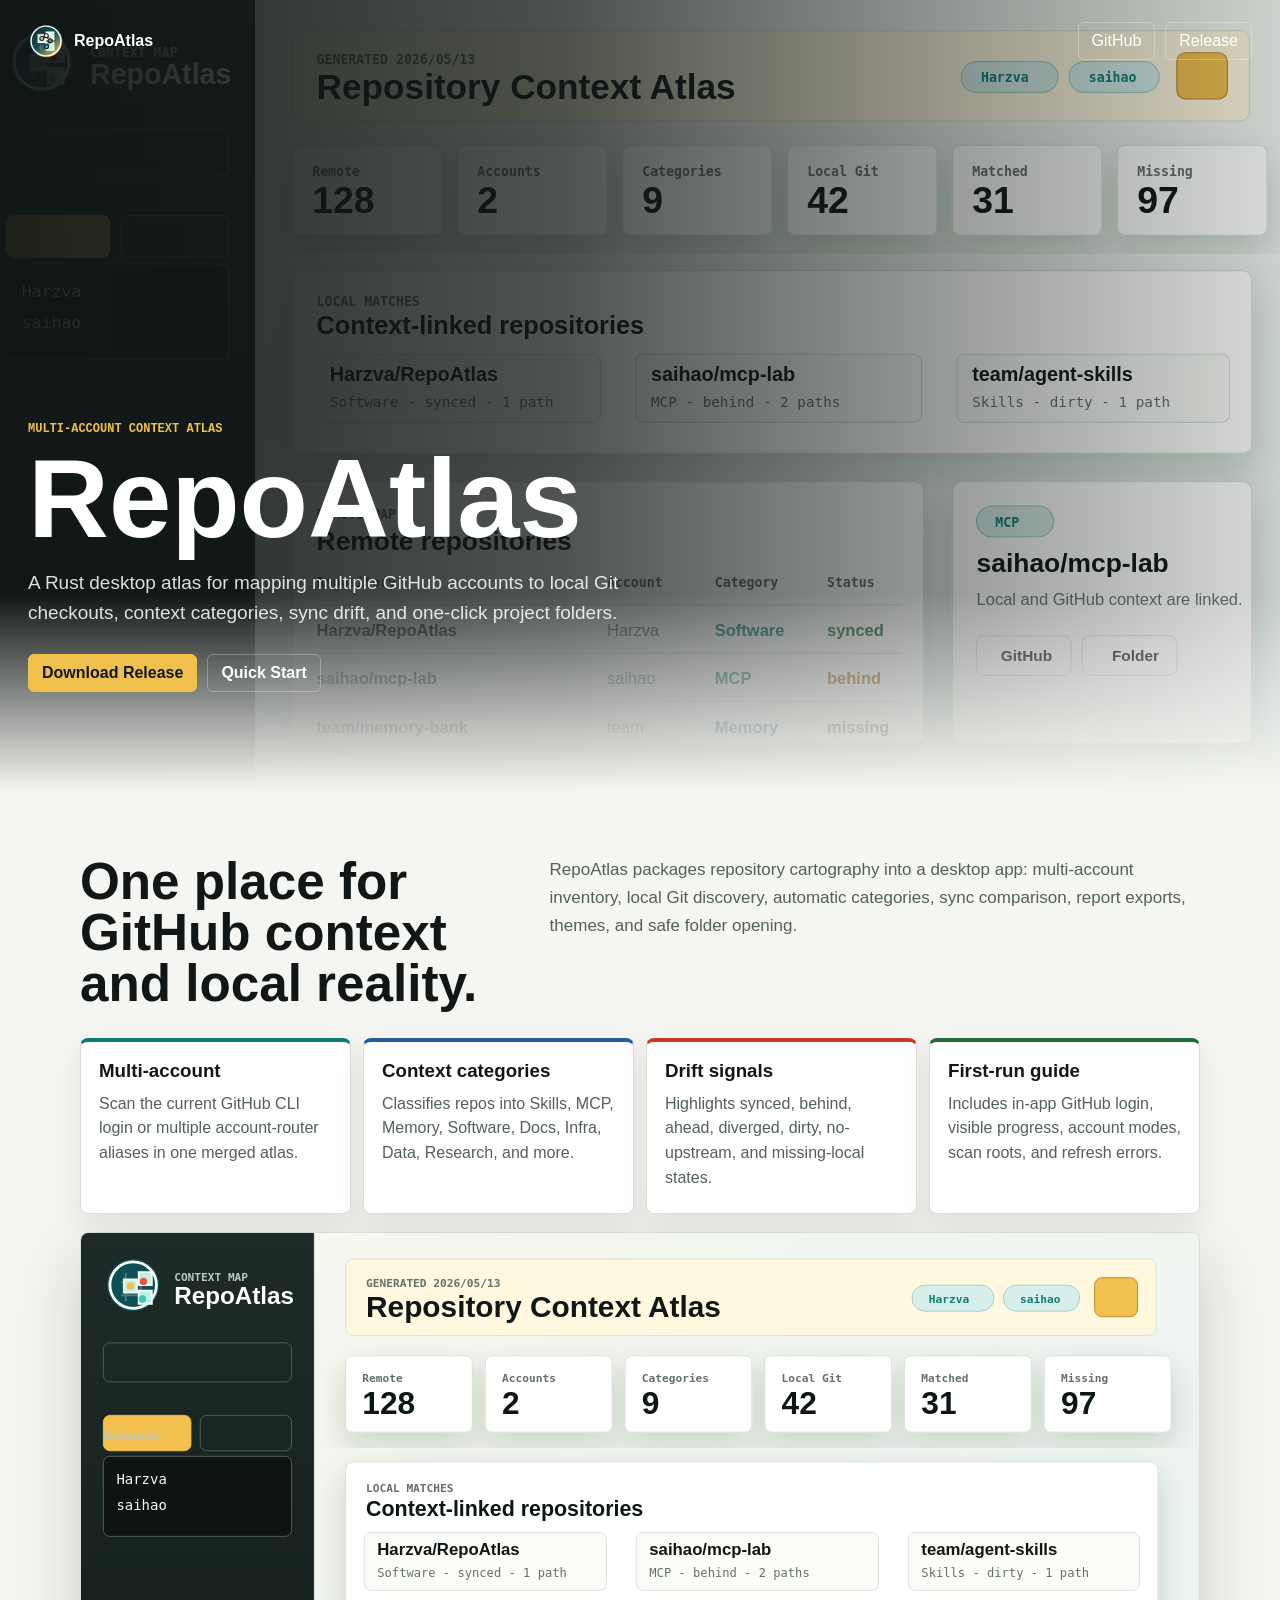
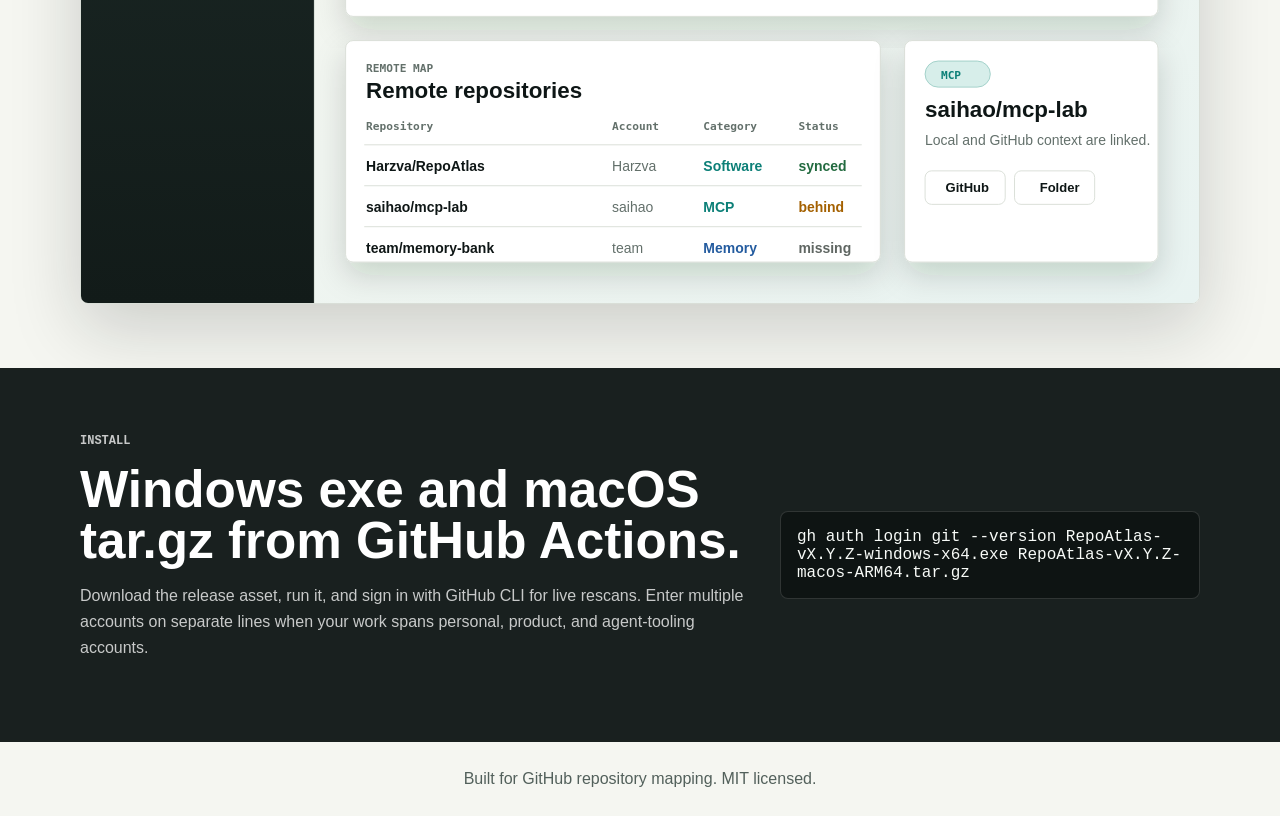
==== docs/index.html @ 1c8bbcbf "Add GitHub login and scan progress" ====
<!doctype html>
<html lang="en">
  <head>
    <meta charset="utf-8" />
    <meta name="viewport" content="width=device-width, initial-scale=1" />
    <title>RepoAtlas</title>
    <meta
      name="description"
      content="RepoAtlas is a Rust desktop app for mapping multiple GitHub accounts to local Git checkouts and repository context categories."
    />
    <style>
      :root {
        --ink: #111716;
        --paper: #f5f6f1;
        --panel: #ffffff;
        --line: #d9ded7;
        --teal: #0b7f77;
        --amber: #f0c04c;
        --red: #c9382a;
        --blue: #245b9f;
        --green: #236b3f;
        --charcoal: #19201f;
      }

      * {
        box-sizing: border-box;
      }

      body {
        margin: 0;
        color: var(--ink);
        background: var(--paper);
        font-family: "Aptos", "Segoe UI", sans-serif;
      }

      a {
        color: inherit;
      }

      .hero {
        position: relative;
        display: grid;
        align-content: end;
        min-height: 88vh;
        padding: 28px;
        color: #fff;
        overflow: hidden;
        background:
          linear-gradient(90deg, rgba(17, 23, 22, 0.94) 0%, rgba(17, 23, 22, 0.74) 44%, rgba(17, 23, 22, 0.16) 100%),
          url("./assets/dashboard-preview.svg") center / cover no-repeat;
      }

      .hero::after {
        content: "";
        position: absolute;
        inset: auto 0 0;
        height: 22vh;
        background: linear-gradient(180deg, transparent, var(--paper));
        pointer-events: none;
      }

      .nav {
        position: absolute;
        top: 22px;
        left: 28px;
        right: 28px;
        z-index: 1;
        display: flex;
        align-items: center;
        justify-content: space-between;
        gap: 16px;
      }

      .mark {
        display: inline-grid;
        grid-template-columns: repeat(2, 16px);
        gap: 4px;
        margin-right: 10px;
      }

      .mark span {
        display: block;
        width: 16px;
        height: 16px;
        background: #fff;
      }

      .mark span:nth-child(2) {
        background: var(--amber);
      }

      .mark span:nth-child(3) {
        background: #36b2a9;
      }

      .mark span:nth-child(4) {
        background: #e65a45;
      }

      .brand,
      .button {
        display: inline-flex;
        align-items: center;
        font-weight: 800;
      }

      .brand {
        font-family: "Bahnschrift", "Segoe UI", sans-serif;
      }

      .brand-logo {
        width: 36px;
        height: 36px;
        margin-right: 10px;
        filter: drop-shadow(0 8px 16px rgba(0, 0, 0, 0.28));
      }

      .nav-links,
      .hero-actions {
        display: flex;
        gap: 10px;
        flex-wrap: wrap;
      }

      .nav-links a,
      .button {
        min-height: 38px;
        padding: 9px 13px;
        border: 1px solid rgba(255, 255, 255, 0.28);
        border-radius: 6px;
        text-decoration: none;
      }

      .nav-links a:hover,
      .button:hover {
        background: rgba(255, 255, 255, 0.12);
      }

      .hero-copy {
        position: relative;
        z-index: 1;
        max-width: 760px;
        padding-bottom: 8vh;
      }

      .eyebrow {
        margin: 0 0 12px;
        color: var(--amber);
        font: 800 12px/1 "Cascadia Code", "Consolas", monospace;
        letter-spacing: 0;
        text-transform: uppercase;
      }

      h1,
      h2,
      h3 {
        margin: 0;
        font-family: "Bahnschrift", "Aptos Display", "Segoe UI", sans-serif;
        letter-spacing: 0;
      }

      h1 {
        max-width: 680px;
        font-size: clamp(52px, 9vw, 112px);
        line-height: 0.92;
      }

      h2 {
        font-size: clamp(30px, 4vw, 54px);
        line-height: 1;
      }

      .lead {
        max-width: 650px;
        margin: 18px 0 0;
        color: rgba(255, 255, 255, 0.86);
        font-size: 19px;
        line-height: 1.58;
      }

      .hero-actions {
        margin-top: 26px;
      }

      .button.primary {
        color: #111716;
        background: var(--amber);
        border-color: var(--amber);
      }

      .page-section {
        padding: 64px 28px;
      }

      .inner {
        width: min(1120px, 100%);
        margin: 0 auto;
      }

      .section-title {
        display: grid;
        grid-template-columns: minmax(0, 0.8fr) minmax(0, 1.2fr);
        gap: 36px;
        align-items: start;
        margin-bottom: 28px;
      }

      .section-title p {
        margin: 0;
        color: #52605b;
        font-size: 17px;
        line-height: 1.65;
      }

      .feature-grid {
        display: grid;
        grid-template-columns: repeat(4, minmax(0, 1fr));
        gap: 12px;
      }

      .feature {
        min-height: 176px;
        padding: 18px;
        background: var(--panel);
        border: 1px solid var(--line);
        border-top: 4px solid var(--teal);
        border-radius: 8px;
        box-shadow: 0 10px 30px rgba(17, 23, 22, 0.08);
      }

      .feature:nth-child(2) {
        border-top-color: var(--blue);
      }

      .feature:nth-child(3) {
        border-top-color: var(--red);
      }

      .feature:nth-child(4) {
        border-top-color: var(--green);
      }

      .feature p {
        margin: 10px 0 0;
        color: #52605b;
        line-height: 1.55;
      }

      .preview {
        display: block;
        width: 100%;
        margin-top: 18px;
        border: 1px solid var(--line);
        border-radius: 8px;
        box-shadow: 0 24px 70px rgba(17, 23, 22, 0.18);
      }

      .install-band {
        color: #fff;
        background: var(--charcoal);
      }

      .install-grid {
        display: grid;
        grid-template-columns: minmax(0, 1fr) minmax(280px, 420px);
        gap: 22px;
        align-items: center;
      }

      .install-grid p {
        color: rgba(255, 255, 255, 0.76);
        line-height: 1.65;
      }

      code {
        display: block;
        padding: 16px;
        overflow: auto;
        color: #f8fbf8;
        background: #0e1413;
        border: 1px solid rgba(255, 255, 255, 0.14);
        border-radius: 8px;
        font-family: "Cascadia Code", "Consolas", monospace;
      }

      footer {
        padding: 28px;
        color: #52605b;
        text-align: center;
      }

      @media (max-width: 840px) {
        .hero {
          min-height: 82vh;
          padding: 20px;
        }

        .nav {
          left: 20px;
          right: 20px;
          align-items: flex-start;
        }

        .section-title,
        .install-grid,
        .feature-grid {
          grid-template-columns: 1fr;
        }
      }
    </style>
  </head>
  <body>
    <header class="hero">
      <nav class="nav" aria-label="Primary">
        <div class="brand">
          <img class="brand-logo" src="./assets/logo.svg" alt="" aria-hidden="true" />
          RepoAtlas
        </div>
        <div class="nav-links">
          <a href="https://github.com/Harzva/RepoAtlas">GitHub</a>
          <a href="https://github.com/Harzva/RepoAtlas/releases/latest">Release</a>
        </div>
      </nav>
      <div class="hero-copy">
        <p class="eyebrow">Multi-account context atlas</p>
        <h1>RepoAtlas</h1>
        <p class="lead">
          A Rust desktop atlas for mapping multiple GitHub accounts to local Git checkouts, context categories, sync
          drift, and one-click project folders.
        </p>
        <div class="hero-actions">
          <a class="button primary" href="https://github.com/Harzva/RepoAtlas/releases/latest">Download Release</a>
          <a class="button" href="https://github.com/Harzva/RepoAtlas#quick-start">Quick Start</a>
        </div>
      </div>
    </header>

    <section class="page-section">
      <div class="inner">
        <div class="section-title">
          <h2>One place for GitHub context and local reality.</h2>
          <p>
            RepoAtlas packages repository cartography into a desktop app: multi-account inventory, local Git discovery,
            automatic categories, sync comparison, report exports, themes, and safe folder opening.
          </p>
        </div>
        <div class="feature-grid">
          <article class="feature">
            <h3>Multi-account</h3>
            <p>Scan the current GitHub CLI login or multiple account-router aliases in one merged atlas.</p>
          </article>
          <article class="feature">
            <h3>Context categories</h3>
            <p>Classifies repos into Skills, MCP, Memory, Software, Docs, Infra, Data, Research, and more.</p>
          </article>
          <article class="feature">
            <h3>Drift signals</h3>
            <p>Highlights synced, behind, ahead, diverged, dirty, no-upstream, and missing-local states.</p>
          </article>
          <article class="feature">
            <h3>First-run guide</h3>
            <p>Includes in-app GitHub login, visible progress, account modes, scan roots, and refresh errors.</p>
          </article>
        </div>
        <img class="preview" src="./assets/dashboard-preview.svg" alt="RepoAtlas dashboard preview" />
      </div>
    </section>

    <section class="page-section install-band">
      <div class="inner install-grid">
        <div>
          <p class="eyebrow">Install</p>
          <h2>Windows exe and macOS tar.gz from GitHub Actions.</h2>
          <p>
            Download the release asset, run it, and sign in with GitHub CLI for live rescans. Enter multiple accounts on
            separate lines when your work spans personal, product, and agent-tooling accounts.
          </p>
        </div>
        <code>gh auth login
git --version
RepoAtlas-vX.Y.Z-windows-x64.exe
RepoAtlas-vX.Y.Z-macos-ARM64.tar.gz</code>
      </div>
    </section>

    <footer>
      Built for GitHub repository mapping. MIT licensed.
    </footer>
  </body>
</html>
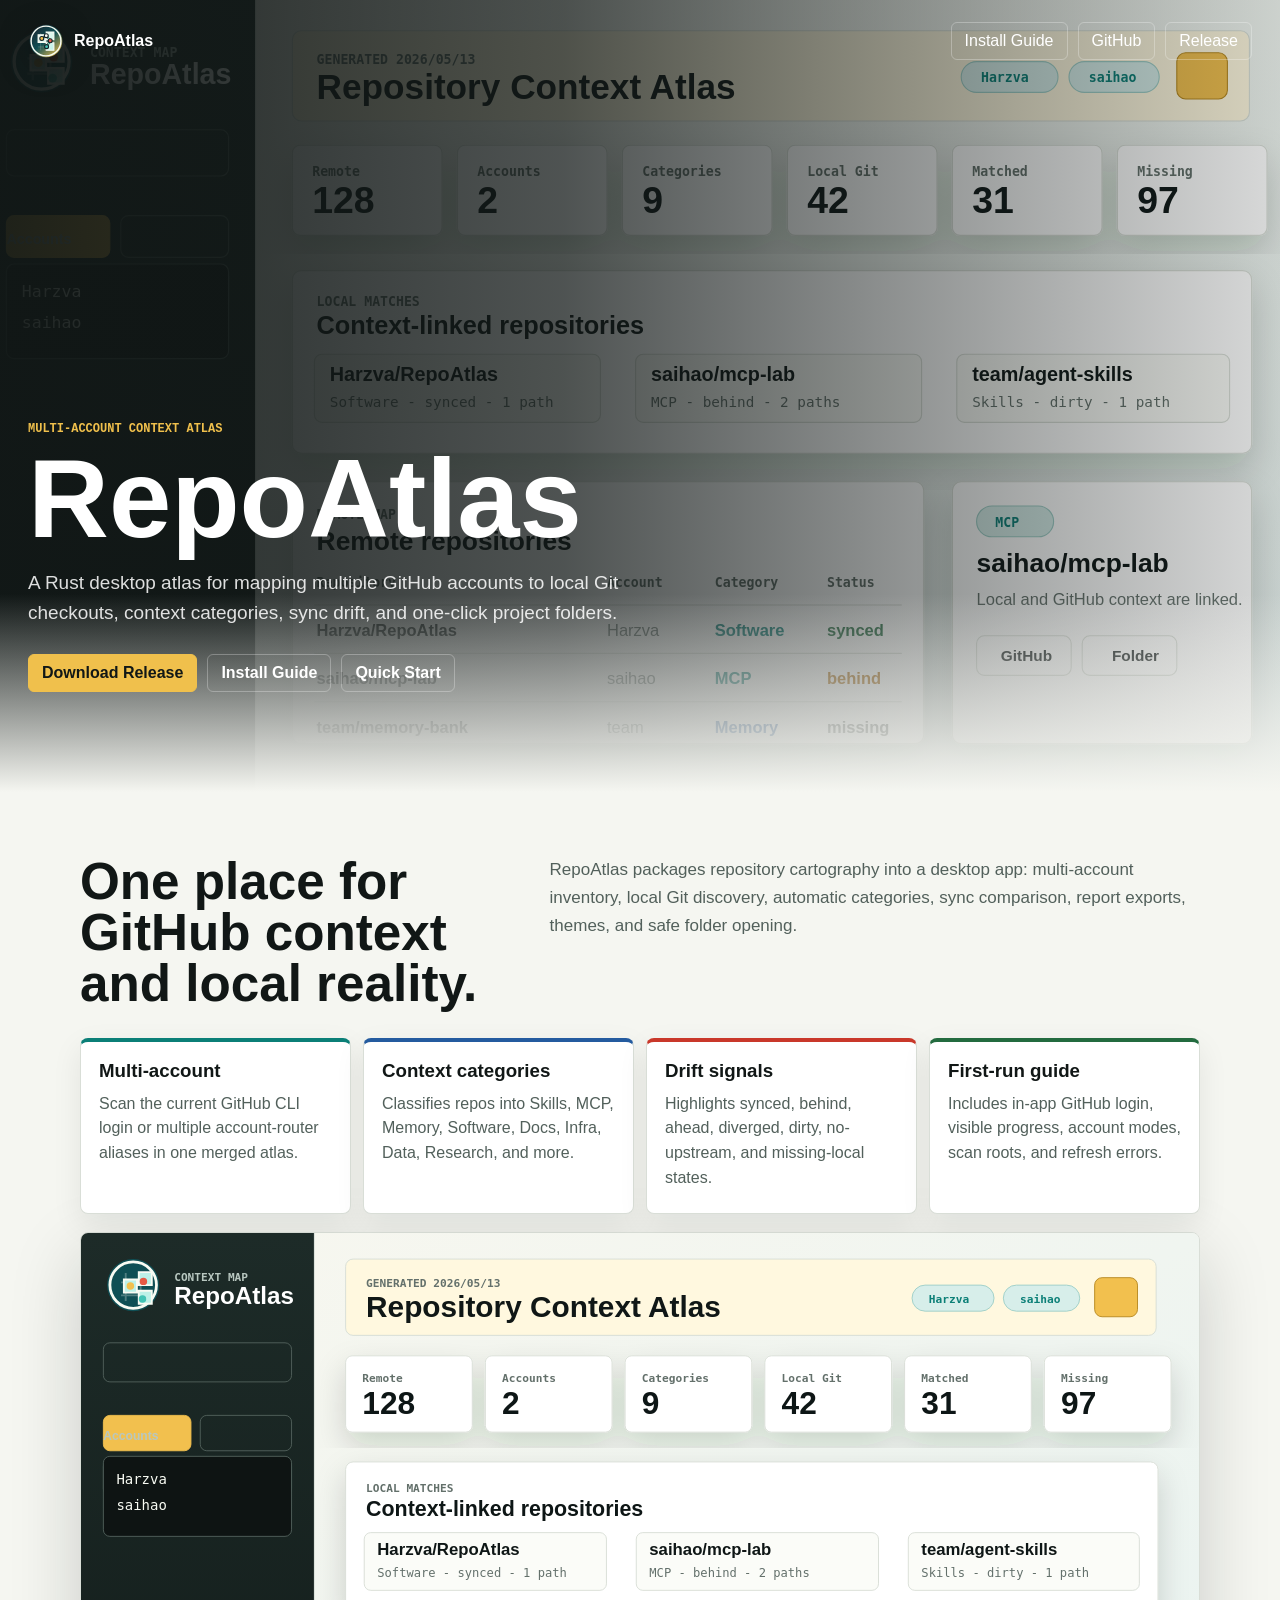
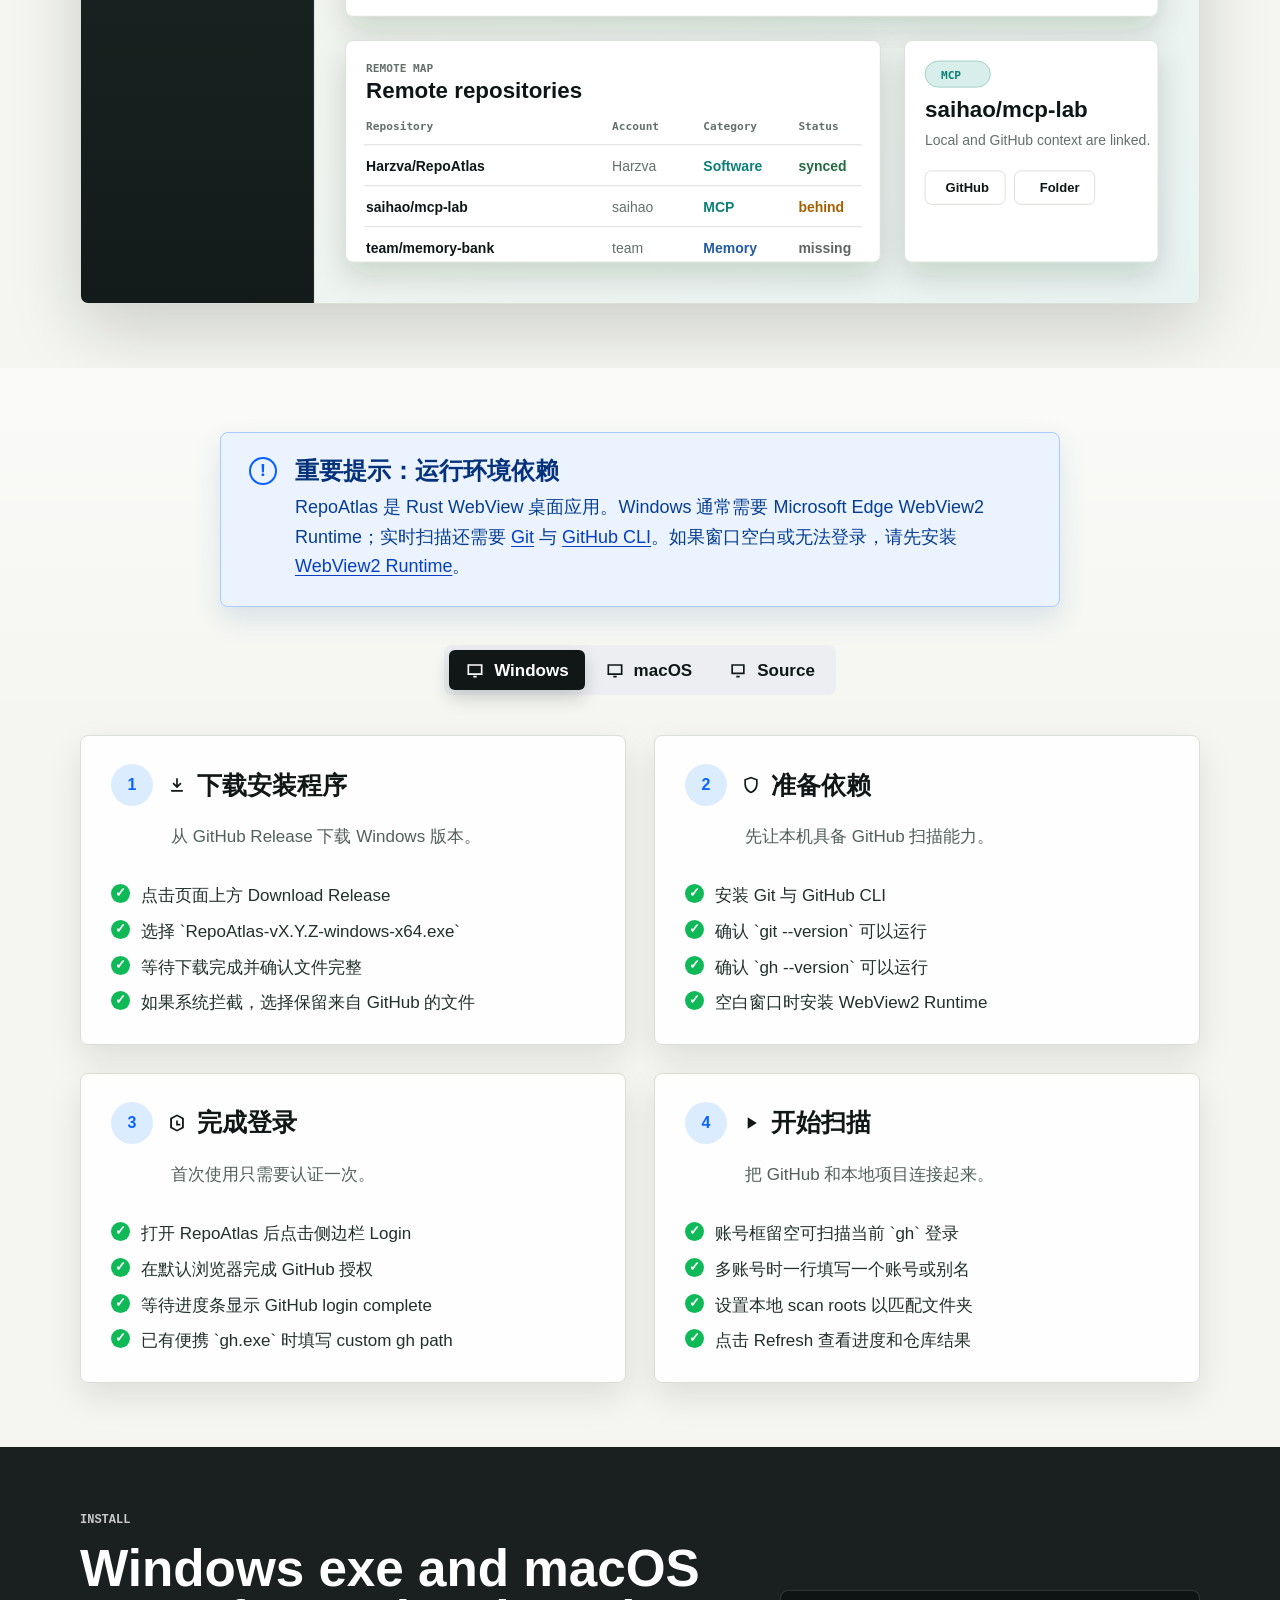
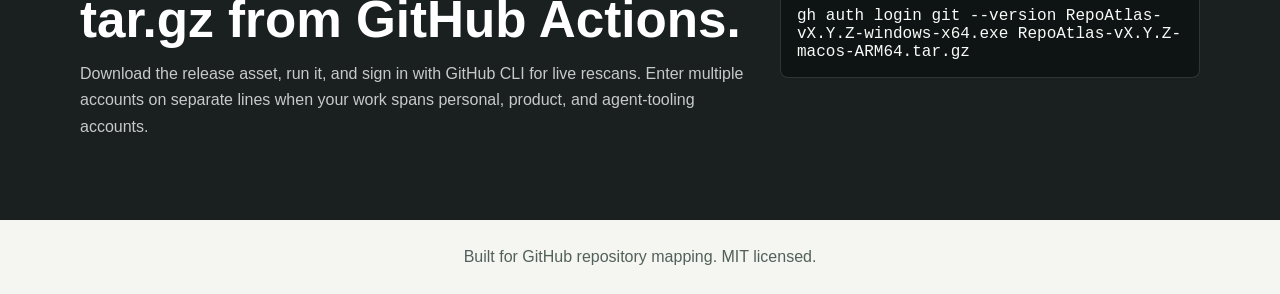
==== commit 62c3978c: "Add install guide to docs and README" ====
--- a/docs/index.html
+++ b/docs/index.html
@@ -255,6 +255,180 @@
         box-shadow: 0 24px 70px rgba(17, 23, 22, 0.18);
       }
 
+      .setup-guide {
+        background:
+          linear-gradient(180deg, rgba(255, 255, 255, 0.55), transparent 34%),
+          var(--paper);
+      }
+
+      .runtime-note {
+        display: grid;
+        grid-template-columns: auto minmax(0, 1fr);
+        gap: 18px;
+        width: min(840px, 100%);
+        margin: 0 auto 38px;
+        padding: 24px 28px;
+        color: #073f82;
+        background: #eaf3ff;
+        border: 1px solid #a8ccff;
+        border-radius: 8px;
+        box-shadow: 0 12px 28px rgba(36, 91, 159, 0.14);
+      }
+
+      .note-icon {
+        display: grid;
+        place-items: center;
+        width: 28px;
+        height: 28px;
+        color: #075fff;
+        border: 2px solid currentColor;
+        border-radius: 50%;
+        font: 900 18px/1 "Cascadia Code", "Consolas", monospace;
+      }
+
+      .runtime-note strong {
+        display: block;
+        margin-bottom: 8px;
+        color: #05327a;
+        font: 900 24px/1.15 "Bahnschrift", "Aptos Display", sans-serif;
+      }
+
+      .runtime-note p {
+        margin: 0;
+        color: #083e91;
+        font-size: 18px;
+        line-height: 1.65;
+      }
+
+      .runtime-note a {
+        color: #063fc2;
+        text-underline-offset: 3px;
+      }
+
+      .guide-switch {
+        display: flex;
+        justify-content: center;
+        margin-bottom: 40px;
+      }
+
+      .os-tabs {
+        display: inline-flex;
+        flex-wrap: wrap;
+        gap: 4px;
+        padding: 5px;
+        background: #eceef1;
+        border-radius: 8px;
+      }
+
+      .os-tabs button {
+        display: inline-flex;
+        align-items: center;
+        gap: 9px;
+        min-height: 40px;
+        padding: 9px 16px;
+        color: #111716;
+        background: transparent;
+        border: 0;
+        border-radius: 6px;
+        cursor: pointer;
+        font: 800 17px/1 "Aptos", "Segoe UI", sans-serif;
+      }
+
+      .os-tabs button.active {
+        color: #fff;
+        background: #111716;
+        box-shadow: 0 8px 18px rgba(17, 23, 22, 0.18);
+      }
+
+      .os-tabs svg,
+      .guide-card svg {
+        width: 20px;
+        height: 20px;
+        fill: currentColor;
+      }
+
+      .guide-panel {
+        display: none;
+      }
+
+      .guide-panel.active {
+        display: grid;
+        grid-template-columns: repeat(2, minmax(0, 1fr));
+        gap: 28px;
+      }
+
+      .guide-card {
+        min-height: 286px;
+        padding: 28px 30px;
+        background: rgba(255, 255, 255, 0.9);
+        border: 1px solid var(--line);
+        border-radius: 8px;
+        box-shadow: 0 14px 34px rgba(17, 23, 22, 0.1);
+      }
+
+      .card-title {
+        display: flex;
+        align-items: center;
+        gap: 14px;
+      }
+
+      .step-number {
+        display: grid;
+        place-items: center;
+        width: 42px;
+        height: 42px;
+        color: #0a65ff;
+        background: #dcecff;
+        border-radius: 50%;
+        font-weight: 900;
+      }
+
+      .guide-card h3 {
+        display: inline-flex;
+        align-items: center;
+        gap: 10px;
+        font-size: 25px;
+      }
+
+      .guide-card p {
+        margin: 18px 0 34px 60px;
+        color: #52605b;
+        font-size: 17px;
+        line-height: 1.55;
+      }
+
+      .guide-card ul {
+        display: grid;
+        gap: 11px;
+        margin: 0;
+        padding: 0;
+        list-style: none;
+      }
+
+      .guide-card li {
+        position: relative;
+        padding-left: 30px;
+        color: #21302d;
+        font-size: 17px;
+        line-height: 1.45;
+      }
+
+      .guide-card li::before {
+        content: "✓";
+        position: absolute;
+        left: 0;
+        top: 0;
+        display: grid;
+        place-items: center;
+        width: 19px;
+        height: 19px;
+        color: #fff;
+        background: #10b957;
+        border-radius: 50%;
+        font-size: 13px;
+        font-weight: 900;
+      }
+
       .install-band {
         color: #fff;
         background: var(--charcoal);
@@ -303,8 +477,18 @@
 
         .section-title,
         .install-grid,
-        .feature-grid {
+        .feature-grid,
+        .guide-panel.active {
           grid-template-columns: 1fr;
+        }
+
+        .runtime-note {
+          grid-template-columns: 1fr;
+          padding: 20px;
+        }
+
+        .guide-card p {
+          margin-left: 0;
         }
       }
     </style>
@@ -317,6 +501,7 @@
           RepoAtlas
         </div>
         <div class="nav-links">
+          <a href="#install-guide">Install Guide</a>
           <a href="https://github.com/Harzva/RepoAtlas">GitHub</a>
           <a href="https://github.com/Harzva/RepoAtlas/releases/latest">Release</a>
         </div>
@@ -330,6 +515,7 @@
         </p>
         <div class="hero-actions">
           <a class="button primary" href="https://github.com/Harzva/RepoAtlas/releases/latest">Download Release</a>
+          <a class="button" href="#install-guide">Install Guide</a>
           <a class="button" href="https://github.com/Harzva/RepoAtlas#quick-start">Quick Start</a>
         </div>
       </div>
@@ -363,6 +549,220 @@
           </article>
         </div>
         <img class="preview" src="./assets/dashboard-preview.svg" alt="RepoAtlas dashboard preview" />
+      </div>
+    </section>
+
+    <section id="install-guide" class="page-section setup-guide">
+      <div class="inner">
+        <aside class="runtime-note" aria-label="Runtime dependency note">
+          <span class="note-icon" aria-hidden="true">!</span>
+          <div>
+            <strong>重要提示：运行环境依赖</strong>
+            <p>
+              RepoAtlas 是 Rust WebView 桌面应用。Windows 通常需要 Microsoft Edge WebView2 Runtime；实时扫描还需要
+              <a href="https://git-scm.com/downloads">Git</a> 与
+              <a href="https://cli.github.com/">GitHub CLI</a>。如果窗口空白或无法登录，请先安装
+              <a href="https://developer.microsoft.com/microsoft-edge/webview2/">WebView2 Runtime</a>。
+            </p>
+          </div>
+        </aside>
+
+        <div class="guide-switch">
+          <div class="os-tabs" role="tablist" aria-label="Installation guides">
+            <button class="active" type="button" data-install-tab="windows" aria-selected="true">
+              <svg viewBox="0 0 24 24" aria-hidden="true"><path d="M3 5h18v13H3V5Zm2 2v9h14V7H5Zm5 12h4v2h-4v-2Z" /></svg>
+              Windows
+            </button>
+            <button type="button" data-install-tab="macos" aria-selected="false">
+              <svg viewBox="0 0 24 24" aria-hidden="true"><path d="M3 5h18v13H3V5Zm2 2v9h14V7H5Zm5 12h4v2h-4v-2Z" /></svg>
+              macOS
+            </button>
+            <button type="button" data-install-tab="source" aria-selected="false">
+              <svg viewBox="0 0 24 24" aria-hidden="true"><path d="M4 5h16v12H4V5Zm2 2v8h12V7H6Zm4 12h4v2h-4v-2Z" /></svg>
+              Source
+            </button>
+          </div>
+        </div>
+
+        <div class="guide-panel active" data-install-panel="windows">
+          <article class="guide-card">
+            <div class="card-title">
+              <span class="step-number">1</span>
+              <h3>
+                <svg viewBox="0 0 24 24" aria-hidden="true"><path d="M11 4h2v8l3-3 1.4 1.4L12 15.8l-5.4-5.4L8 9l3 3V4ZM5 18h14v2H5v-2Z" /></svg>
+                下载安装程序
+              </h3>
+            </div>
+            <p>从 GitHub Release 下载 Windows 版本。</p>
+            <ul>
+              <li>点击页面上方 Download Release</li>
+              <li>选择 `RepoAtlas-vX.Y.Z-windows-x64.exe`</li>
+              <li>等待下载完成并确认文件完整</li>
+              <li>如果系统拦截，选择保留来自 GitHub 的文件</li>
+            </ul>
+          </article>
+
+          <article class="guide-card">
+            <div class="card-title">
+              <span class="step-number">2</span>
+              <h3>
+                <svg viewBox="0 0 24 24" aria-hidden="true"><path d="M12 2 20 5v6c0 5-3.4 9.4-8 11-4.6-1.6-8-6-8-11V5l8-3Zm0 2.2L6 6.4V11c0 3.8 2.4 7.2 6 8.8 3.6-1.6 6-5 6-8.8V6.4l-6-2.2Z" /></svg>
+                准备依赖
+              </h3>
+            </div>
+            <p>先让本机具备 GitHub 扫描能力。</p>
+            <ul>
+              <li>安装 Git 与 GitHub CLI</li>
+              <li>确认 `git --version` 可以运行</li>
+              <li>确认 `gh --version` 可以运行</li>
+              <li>空白窗口时安装 WebView2 Runtime</li>
+            </ul>
+          </article>
+
+          <article class="guide-card">
+            <div class="card-title">
+              <span class="step-number">3</span>
+              <h3>
+                <svg viewBox="0 0 24 24" aria-hidden="true"><path d="M12 1.8 20.2 6v12L12 22.2 3.8 18V6L12 1.8Zm0 2.2L6 7.1v9.8l6 3.1 6-3.1V7.1L12 4Zm-1 5h2v4h3v2h-5V9Z" /></svg>
+                完成登录
+              </h3>
+            </div>
+            <p>首次使用只需要认证一次。</p>
+            <ul>
+              <li>打开 RepoAtlas 后点击侧边栏 Login</li>
+              <li>在默认浏览器完成 GitHub 授权</li>
+              <li>等待进度条显示 GitHub login complete</li>
+              <li>已有便携 `gh.exe` 时填写 custom gh path</li>
+            </ul>
+          </article>
+
+          <article class="guide-card">
+            <div class="card-title">
+              <span class="step-number">4</span>
+              <h3>
+                <svg viewBox="0 0 24 24" aria-hidden="true"><path d="m8 5 11 7-11 7V5Z" /></svg>
+                开始扫描
+              </h3>
+            </div>
+            <p>把 GitHub 和本地项目连接起来。</p>
+            <ul>
+              <li>账号框留空可扫描当前 `gh` 登录</li>
+              <li>多账号时一行填写一个账号或别名</li>
+              <li>设置本地 scan roots 以匹配文件夹</li>
+              <li>点击 Refresh 查看进度和仓库结果</li>
+            </ul>
+          </article>
+        </div>
+
+        <div class="guide-panel" data-install-panel="macos">
+          <article class="guide-card">
+            <div class="card-title">
+              <span class="step-number">1</span>
+              <h3>下载 macOS 包</h3>
+            </div>
+            <p>从 Release 页面下载 macOS artifact。</p>
+            <ul>
+              <li>选择 `RepoAtlas-vX.Y.Z-macos-ARM64.tar.gz`</li>
+              <li>解压到一个固定目录</li>
+              <li>保留包内 README.txt</li>
+              <li>当前 Release 面向 Apple Silicon runner 构建</li>
+            </ul>
+          </article>
+          <article class="guide-card">
+            <div class="card-title">
+              <span class="step-number">2</span>
+              <h3>准备命令行工具</h3>
+            </div>
+            <p>macOS 使用系统 WebKit，实时扫描仍依赖 Git 与 GitHub CLI。</p>
+            <ul>
+              <li>安装 Git 与 GitHub CLI</li>
+              <li>运行 `gh auth login --web` 或在应用内 Login</li>
+              <li>确认 `gh auth status` 显示已登录</li>
+              <li>准备需要扫描的本地项目目录</li>
+            </ul>
+          </article>
+          <article class="guide-card">
+            <div class="card-title">
+              <span class="step-number">3</span>
+              <h3>启动 RepoAtlas</h3>
+            </div>
+            <p>从 Terminal 运行包内二进制。</p>
+            <ul>
+              <li>进入解压目录</li>
+              <li>执行 `./RepoAtlas`</li>
+              <li>如被 Gatekeeper 拦截，在系统设置中允许打开</li>
+              <li>首次打开后完成新手教程</li>
+            </ul>
+          </article>
+          <article class="guide-card">
+            <div class="card-title">
+              <span class="step-number">4</span>
+              <h3>配置扫描</h3>
+            </div>
+            <p>把账号与本地目录交给扫描台。</p>
+            <ul>
+              <li>多账号一行一个：例如 Harzva、saihao</li>
+              <li>scan roots 填写本地代码目录</li>
+              <li>需要最新分支状态时开启 Fetch</li>
+              <li>点击 Refresh 查看匹配结果</li>
+            </ul>
+          </article>
+        </div>
+
+        <div class="guide-panel" data-install-panel="source">
+          <article class="guide-card">
+            <div class="card-title">
+              <span class="step-number">1</span>
+              <h3>克隆源码</h3>
+            </div>
+            <p>适合开发者或暂未覆盖的系统。</p>
+            <ul>
+              <li>`git clone https://github.com/Harzva/RepoAtlas.git`</li>
+              <li>`cd RepoAtlas`</li>
+              <li>安装稳定版 Rust 工具链</li>
+              <li>确认平台具备 Wry/WebView 依赖</li>
+            </ul>
+          </article>
+          <article class="guide-card">
+            <div class="card-title">
+              <span class="step-number">2</span>
+              <h3>运行开发版</h3>
+            </div>
+            <p>本地启动桌面应用并嵌入 dashboard。</p>
+            <ul>
+              <li>执行 `cargo run`</li>
+              <li>等待 Rust 编译完成</li>
+              <li>应用会打开本地 WebView 窗口</li>
+              <li>扫描需要本机 Git 和 GitHub CLI</li>
+            </ul>
+          </article>
+          <article class="guide-card">
+            <div class="card-title">
+              <span class="step-number">3</span>
+              <h3>执行检查</h3>
+            </div>
+            <p>提交前先做基本回归。</p>
+            <ul>
+              <li>`cargo fmt --all -- --check`</li>
+              <li>`cargo check --locked`</li>
+              <li>`cargo test --locked`</li>
+              <li>`node --check public/app.js`</li>
+            </ul>
+          </article>
+          <article class="guide-card">
+            <div class="card-title">
+              <span class="step-number">4</span>
+              <h3>构建发布包</h3>
+            </div>
+            <p>Release 仍推荐交给 GitHub Actions。</p>
+            <ul>
+              <li>本地可执行 `cargo build --release`</li>
+              <li>Windows/macOS artifact 由 tag workflow 产出</li>
+              <li>推送 `v*` 标签会创建 GitHub Release</li>
+              <li>不要提交本地 inventory 或凭证</li>
+            </ul>
+          </article>
+        </div>
       </div>
     </section>
 
@@ -386,5 +786,20 @@
     <footer>
       Built for GitHub repository mapping. MIT licensed.
     </footer>
+    <script>
+      document.querySelectorAll("[data-install-tab]").forEach((button) => {
+        button.addEventListener("click", () => {
+          const target = button.dataset.installTab;
+          document.querySelectorAll("[data-install-tab]").forEach((item) => {
+            const active = item === button;
+            item.classList.toggle("active", active);
+            item.setAttribute("aria-selected", active ? "true" : "false");
+          });
+          document.querySelectorAll("[data-install-panel]").forEach((panel) => {
+            panel.classList.toggle("active", panel.dataset.installPanel === target);
+          });
+        });
+      });
+    </script>
   </body>
 </html>
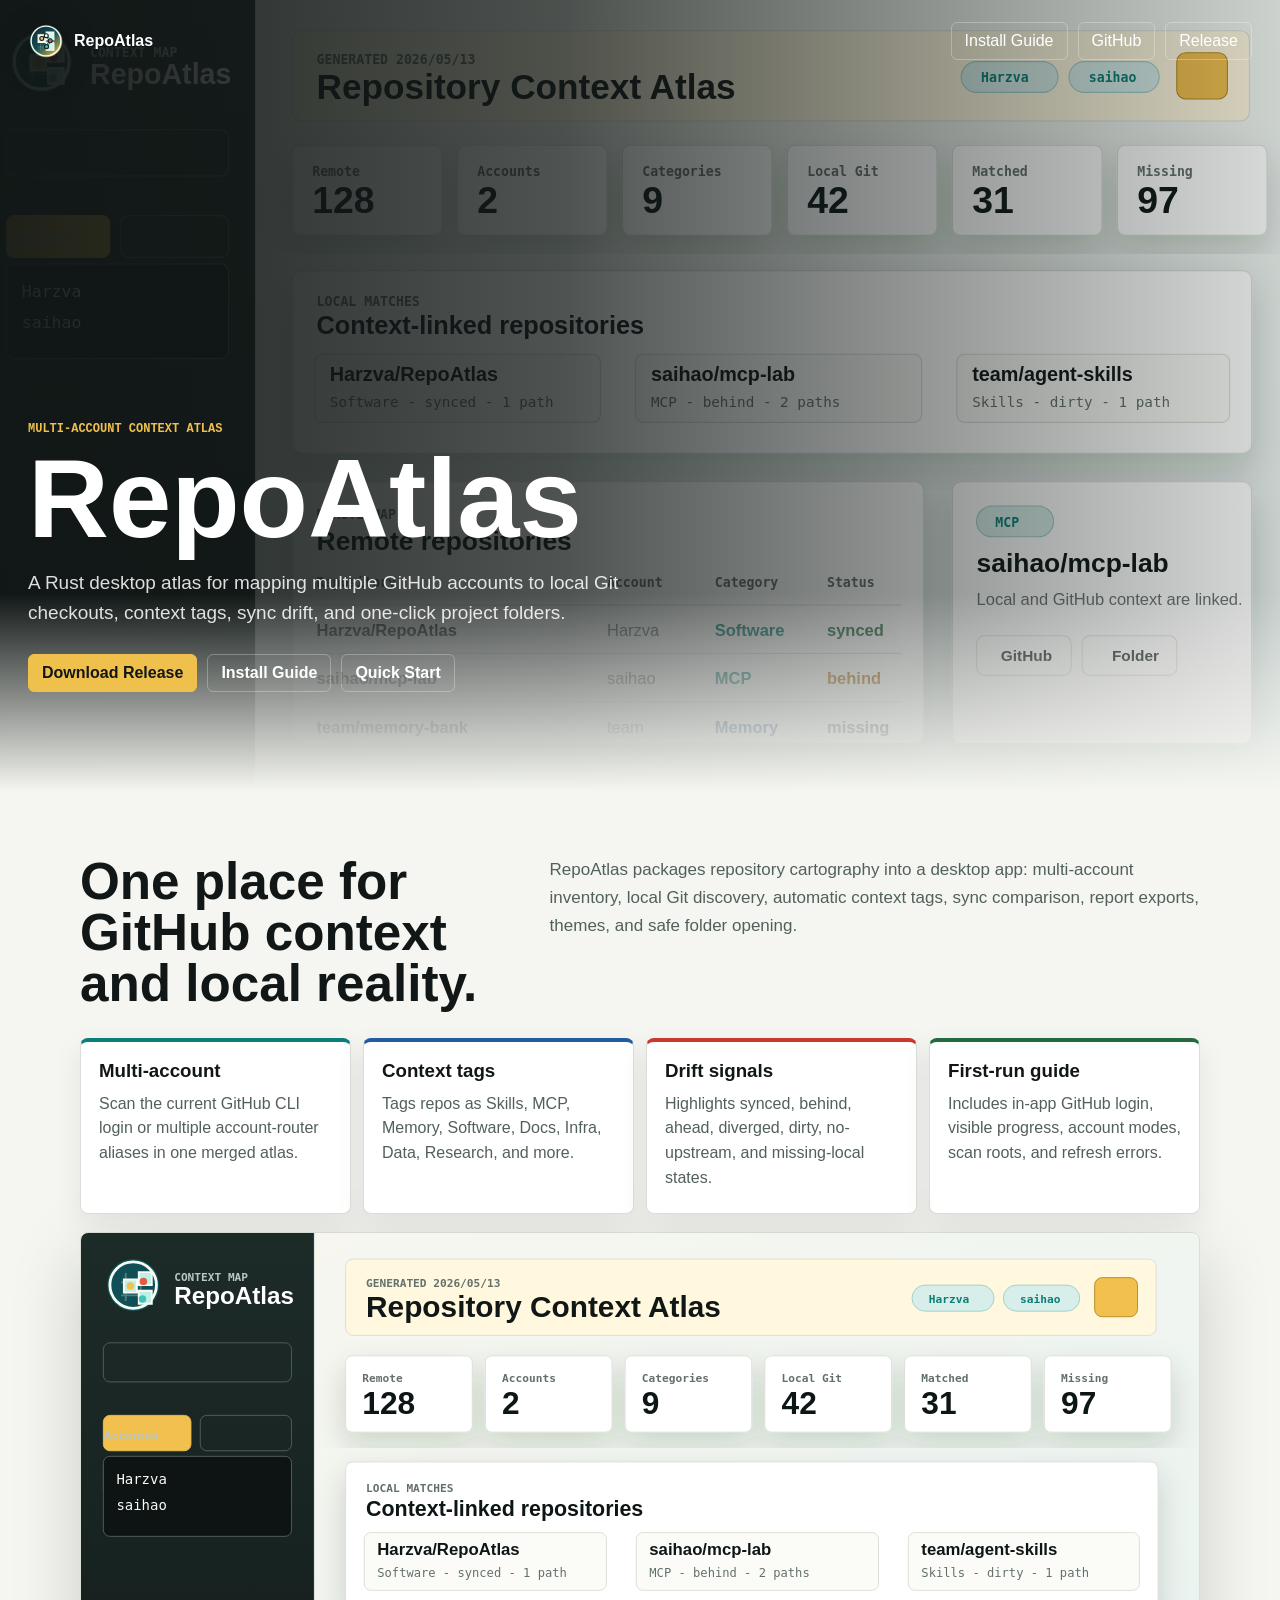
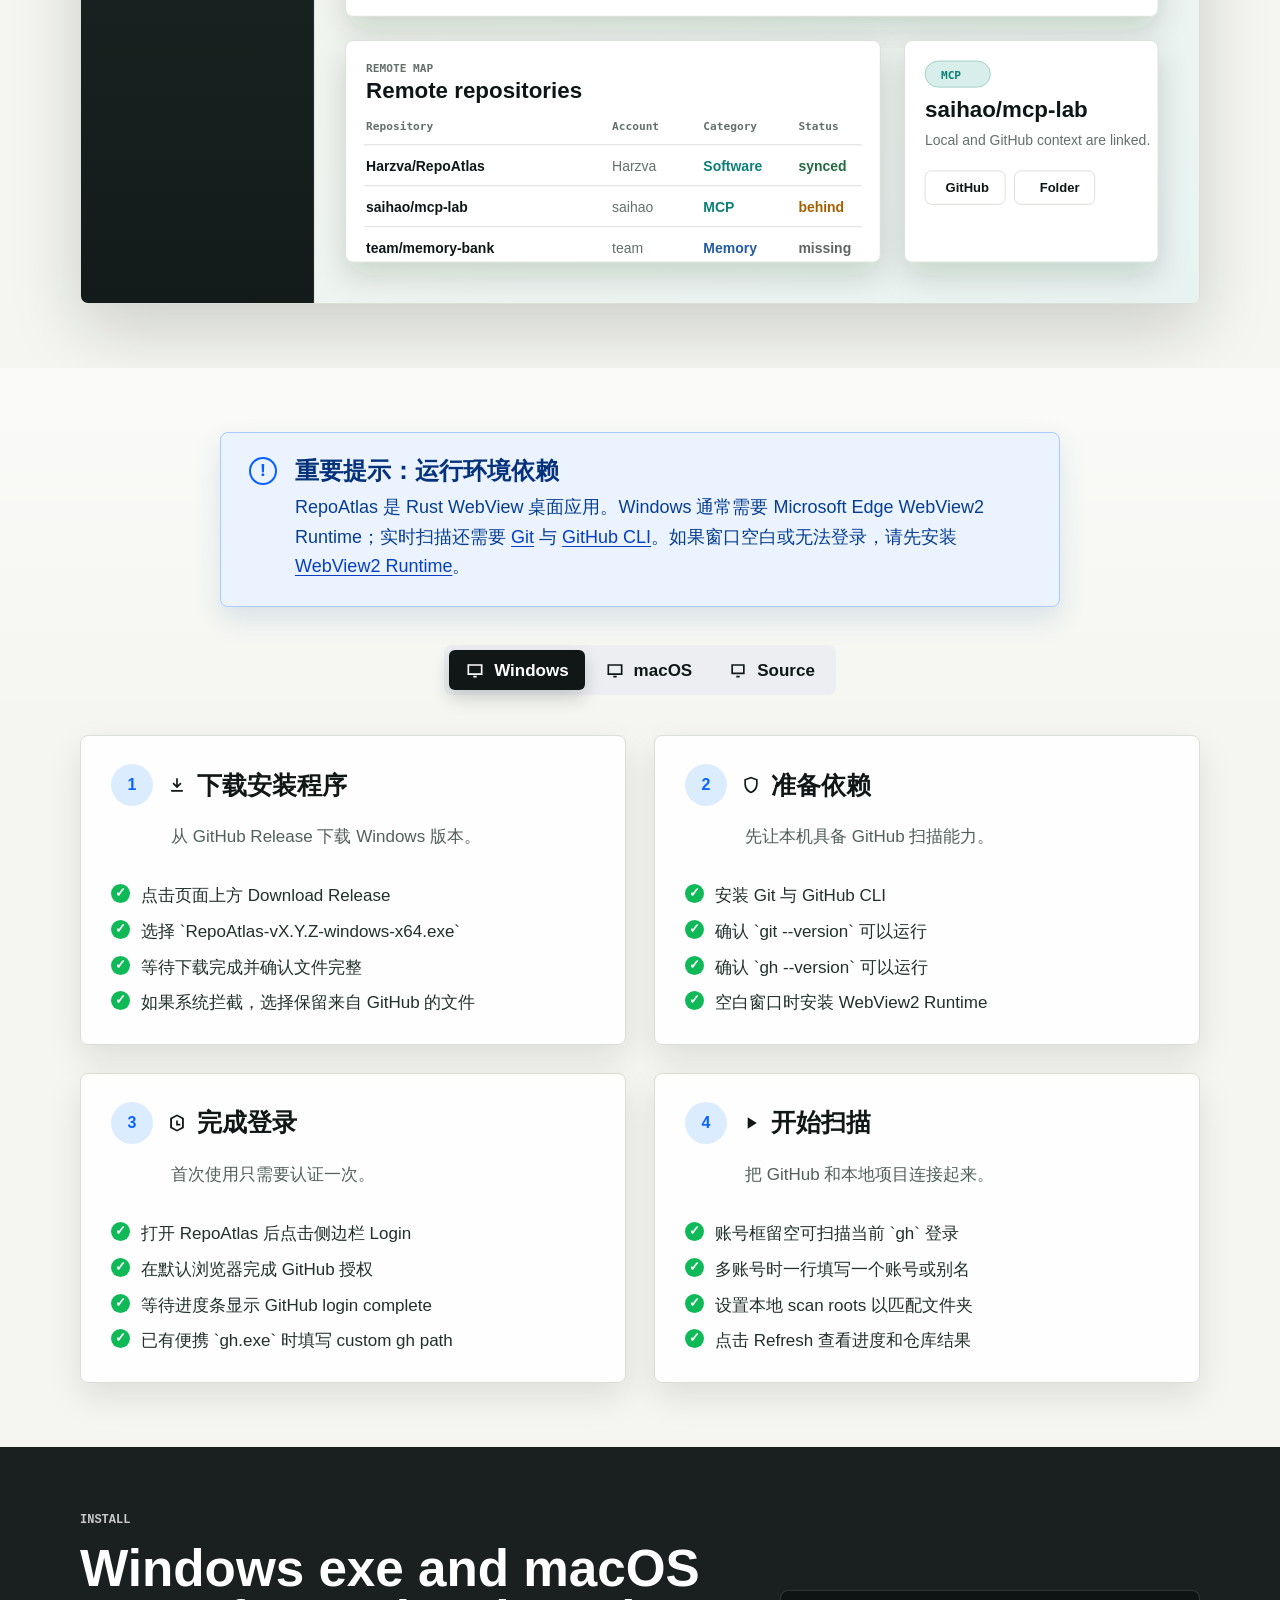
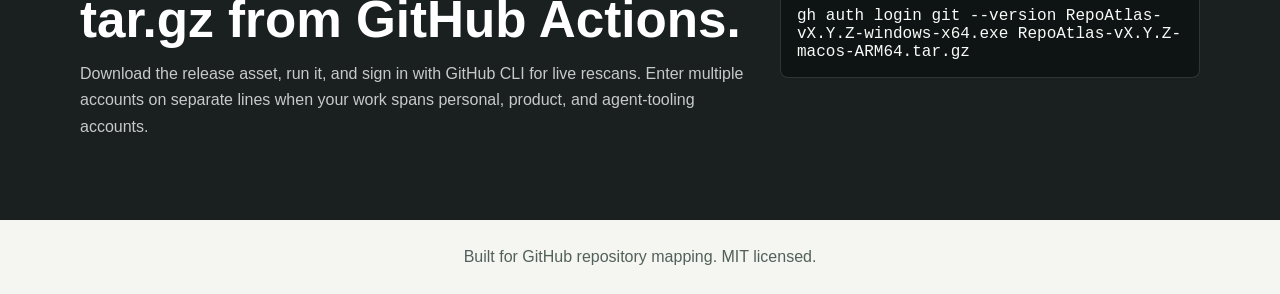
==== commit 0e89ee6a: "Fix local matching roots and multi-tag categories" ====
--- a/docs/index.html
+++ b/docs/index.html
@@ -6,7 +6,7 @@
     <title>RepoAtlas</title>
     <meta
       name="description"
-      content="RepoAtlas is a Rust desktop app for mapping multiple GitHub accounts to local Git checkouts and repository context categories."
+      content="RepoAtlas is a Rust desktop app for mapping multiple GitHub accounts to local Git checkouts and repository context tags."
     />
     <style>
       :root {
@@ -510,7 +510,7 @@
         <p class="eyebrow">Multi-account context atlas</p>
         <h1>RepoAtlas</h1>
         <p class="lead">
-          A Rust desktop atlas for mapping multiple GitHub accounts to local Git checkouts, context categories, sync
+          A Rust desktop atlas for mapping multiple GitHub accounts to local Git checkouts, context tags, sync
           drift, and one-click project folders.
         </p>
         <div class="hero-actions">
@@ -527,7 +527,7 @@
           <h2>One place for GitHub context and local reality.</h2>
           <p>
             RepoAtlas packages repository cartography into a desktop app: multi-account inventory, local Git discovery,
-            automatic categories, sync comparison, report exports, themes, and safe folder opening.
+            automatic context tags, sync comparison, report exports, themes, and safe folder opening.
           </p>
         </div>
         <div class="feature-grid">
@@ -536,8 +536,8 @@
             <p>Scan the current GitHub CLI login or multiple account-router aliases in one merged atlas.</p>
           </article>
           <article class="feature">
-            <h3>Context categories</h3>
-            <p>Classifies repos into Skills, MCP, Memory, Software, Docs, Infra, Data, Research, and more.</p>
+            <h3>Context tags</h3>
+            <p>Tags repos as Skills, MCP, Memory, Software, Docs, Infra, Data, Research, and more.</p>
           </article>
           <article class="feature">
             <h3>Drift signals</h3>
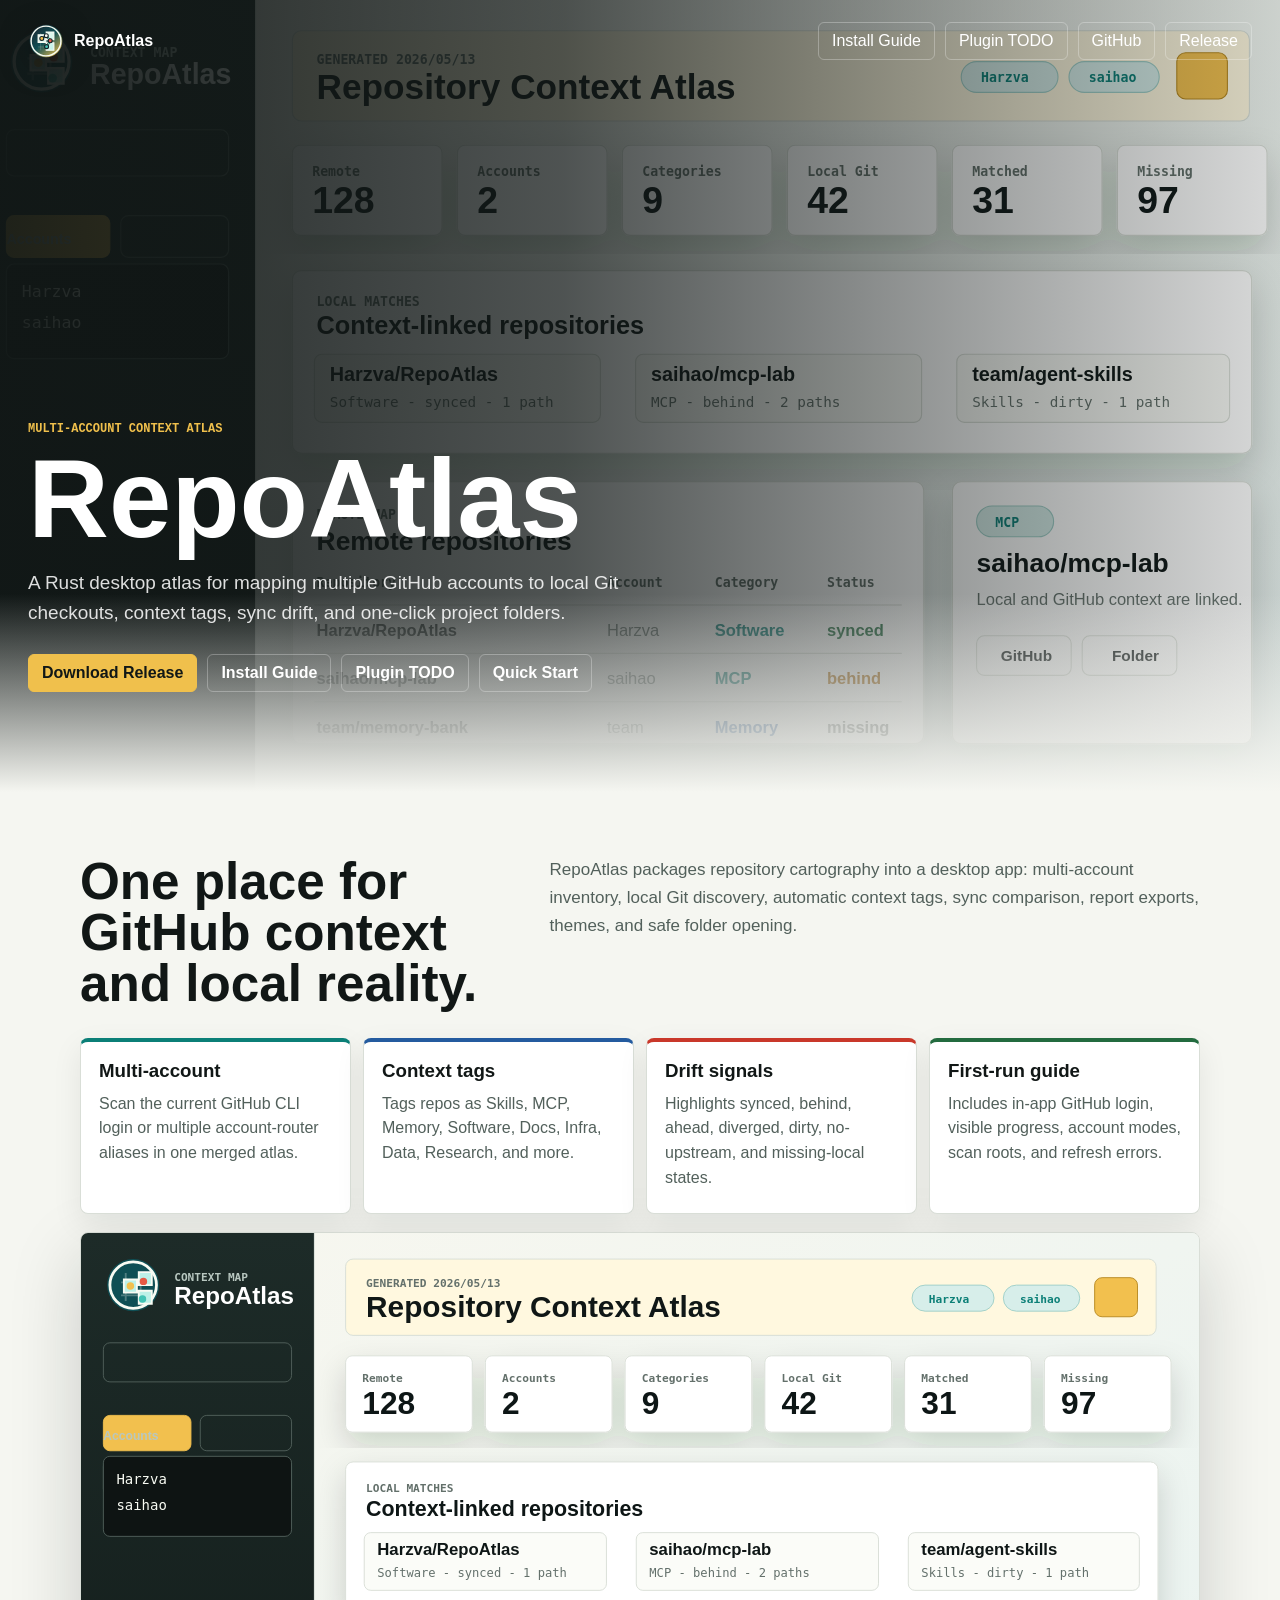
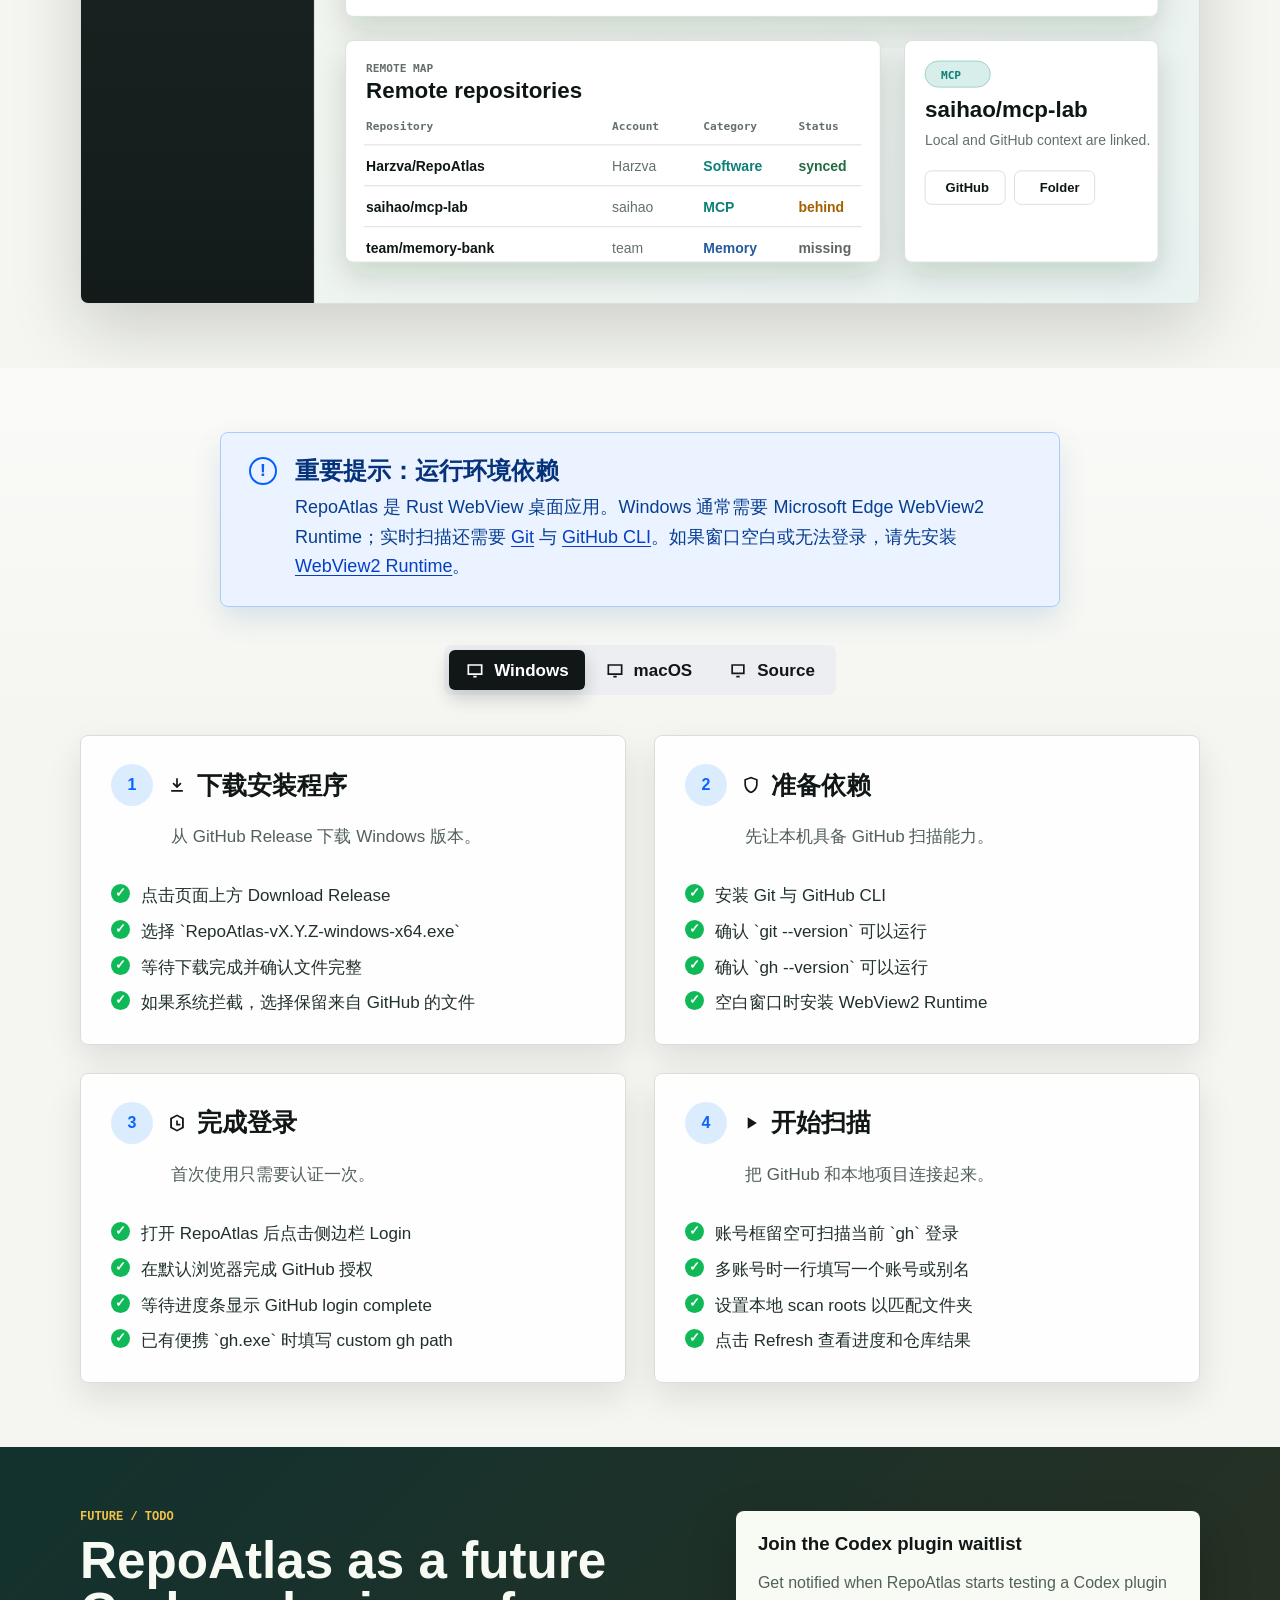
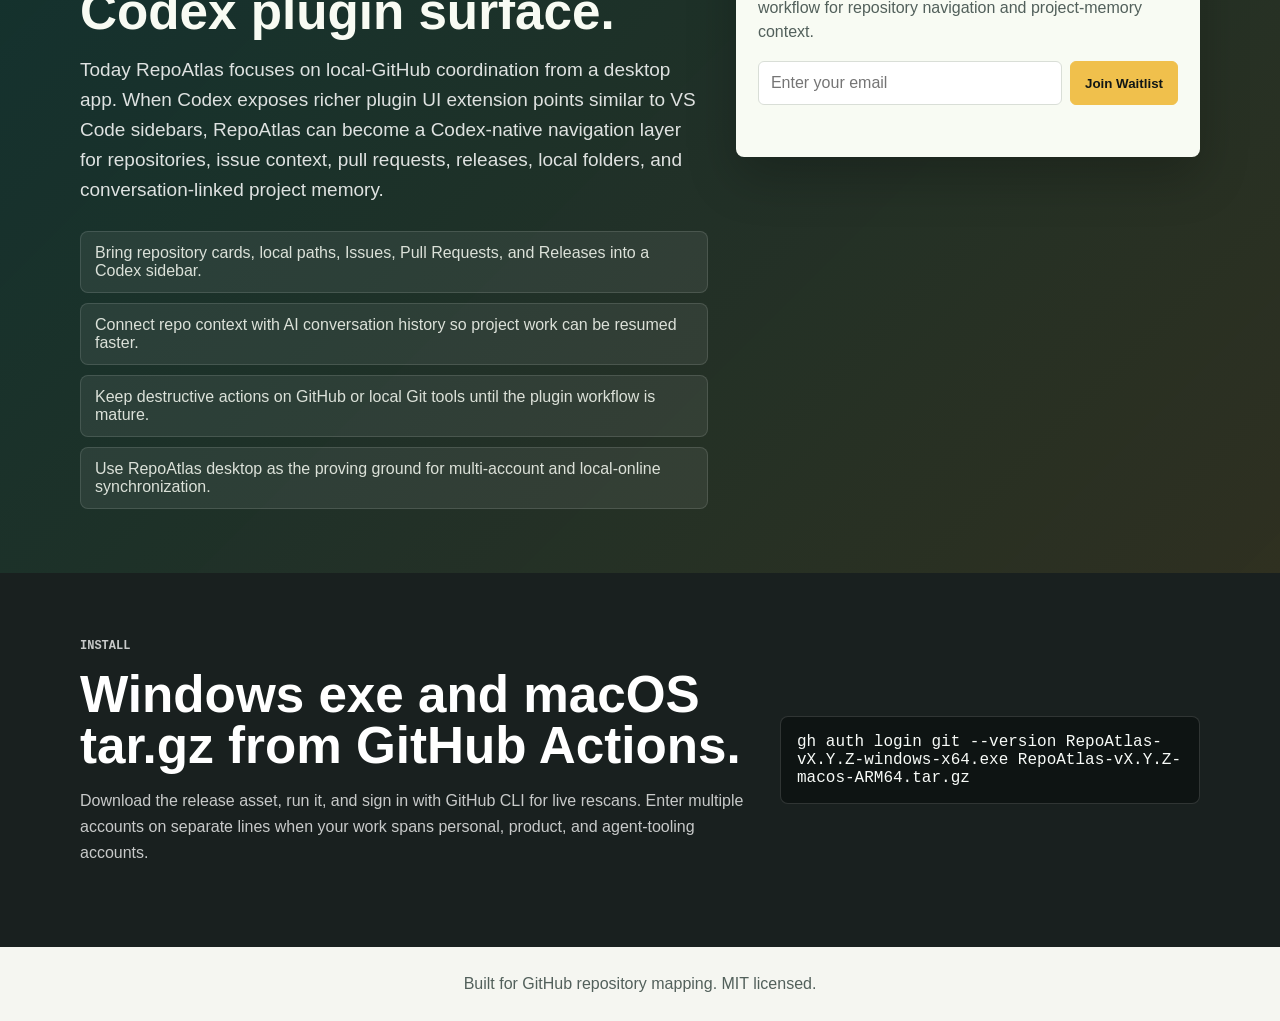
==== commit 316ec1d3: "Add Login+ and GitHub live details" ====
--- a/docs/index.html
+++ b/docs/index.html
@@ -434,6 +434,81 @@
         background: var(--charcoal);
       }
 
+      .vision-band {
+        color: #f8fbf3;
+        background:
+          linear-gradient(135deg, rgba(11, 127, 119, 0.22), rgba(240, 192, 76, 0.12)),
+          #141c1a;
+      }
+
+      .vision-grid {
+        display: grid;
+        grid-template-columns: minmax(0, 0.92fr) minmax(300px, 0.68fr);
+        gap: 28px;
+        align-items: start;
+      }
+
+      .todo-list {
+        display: grid;
+        gap: 10px;
+        margin: 26px 0 0;
+        padding: 0;
+        list-style: none;
+      }
+
+      .todo-list li {
+        padding: 12px 14px;
+        color: rgba(248, 251, 243, 0.86);
+        background: rgba(255, 255, 255, 0.07);
+        border: 1px solid rgba(255, 255, 255, 0.12);
+        border-radius: 8px;
+      }
+
+      .waitlist-card {
+        padding: 22px;
+        color: var(--ink);
+        background: #f8fbf3;
+        border-radius: 8px;
+        box-shadow: 0 20px 50px rgba(0, 0, 0, 0.22);
+      }
+
+      .waitlist-card p {
+        color: #52605b;
+        line-height: 1.55;
+      }
+
+      .waitlist-form {
+        display: grid;
+        grid-template-columns: minmax(0, 1fr) auto;
+        gap: 8px;
+        margin-top: 14px;
+      }
+
+      .waitlist-form input {
+        min-height: 44px;
+        padding: 10px 12px;
+        border: 1px solid var(--line);
+        border-radius: 6px;
+        font: inherit;
+      }
+
+      .waitlist-form button {
+        min-height: 44px;
+        padding: 10px 14px;
+        color: var(--accent-ink);
+        background: var(--amber);
+        border: 1px solid var(--amber);
+        border-radius: 6px;
+        font-weight: 900;
+      }
+
+      .waitlist-note {
+        min-height: 20px;
+        margin-top: 10px;
+        color: var(--teal);
+        font-weight: 800;
+      }
+
       .install-grid {
         display: grid;
         grid-template-columns: minmax(0, 1fr) minmax(280px, 420px);
@@ -478,7 +553,12 @@
         .section-title,
         .install-grid,
         .feature-grid,
+        .vision-grid,
         .guide-panel.active {
+          grid-template-columns: 1fr;
+        }
+
+        .waitlist-form {
           grid-template-columns: 1fr;
         }
 
@@ -502,6 +582,7 @@
         </div>
         <div class="nav-links">
           <a href="#install-guide">Install Guide</a>
+          <a href="#codex-plugin-roadmap">Plugin TODO</a>
           <a href="https://github.com/Harzva/RepoAtlas">GitHub</a>
           <a href="https://github.com/Harzva/RepoAtlas/releases/latest">Release</a>
         </div>
@@ -516,6 +597,7 @@
         <div class="hero-actions">
           <a class="button primary" href="https://github.com/Harzva/RepoAtlas/releases/latest">Download Release</a>
           <a class="button" href="#install-guide">Install Guide</a>
+          <a class="button" href="#codex-plugin-roadmap">Plugin TODO</a>
           <a class="button" href="https://github.com/Harzva/RepoAtlas#quick-start">Quick Start</a>
         </div>
       </div>
@@ -763,6 +845,35 @@
             </ul>
           </article>
         </div>
+      </div>
+    </section>
+
+    <section class="page-section vision-band" id="codex-plugin-roadmap">
+      <div class="inner vision-grid">
+        <div>
+          <p class="eyebrow">Future / TODO</p>
+          <h2>RepoAtlas as a future Codex plugin surface.</h2>
+          <p class="lead">
+            Today RepoAtlas focuses on local-GitHub coordination from a desktop app. When Codex exposes richer plugin UI
+            extension points similar to VS Code sidebars, RepoAtlas can become a Codex-native navigation layer for
+            repositories, issue context, pull requests, releases, local folders, and conversation-linked project memory.
+          </p>
+          <ul class="todo-list">
+            <li>Bring repository cards, local paths, Issues, Pull Requests, and Releases into a Codex sidebar.</li>
+            <li>Connect repo context with AI conversation history so project work can be resumed faster.</li>
+            <li>Keep destructive actions on GitHub or local Git tools until the plugin workflow is mature.</li>
+            <li>Use RepoAtlas desktop as the proving ground for multi-account and local-online synchronization.</li>
+          </ul>
+        </div>
+        <aside class="waitlist-card">
+          <h3>Join the Codex plugin waitlist</h3>
+          <p>Get notified when RepoAtlas starts testing a Codex plugin workflow for repository navigation and project-memory context.</p>
+          <form id="waitlistForm" class="waitlist-form">
+            <input id="waitlistEmail" type="email" required placeholder="Enter your email" />
+            <button type="submit">Join Waitlist</button>
+          </form>
+          <div id="waitlistNote" class="waitlist-note" aria-live="polite"></div>
+        </aside>
       </div>
     </section>
 
@@ -800,6 +911,16 @@
           });
         });
       });
+      document.querySelector("#waitlistForm")?.addEventListener("submit", (event) => {
+        event.preventDefault();
+        const email = document.querySelector("#waitlistEmail").value.trim();
+        if (!email) return;
+        localStorage.setItem("repoatlas-waitlist-email", email);
+        document.querySelector("#waitlistNote").textContent = "Thanks. Opening an email draft so we can actually receive it.";
+        const subject = encodeURIComponent("RepoAtlas Codex plugin waitlist");
+        const body = encodeURIComponent(`Please add ${email} to the RepoAtlas Codex plugin waitlist.`);
+        window.location.href = `mailto:?subject=${subject}&body=${body}`;
+      });
     </script>
   </body>
 </html>
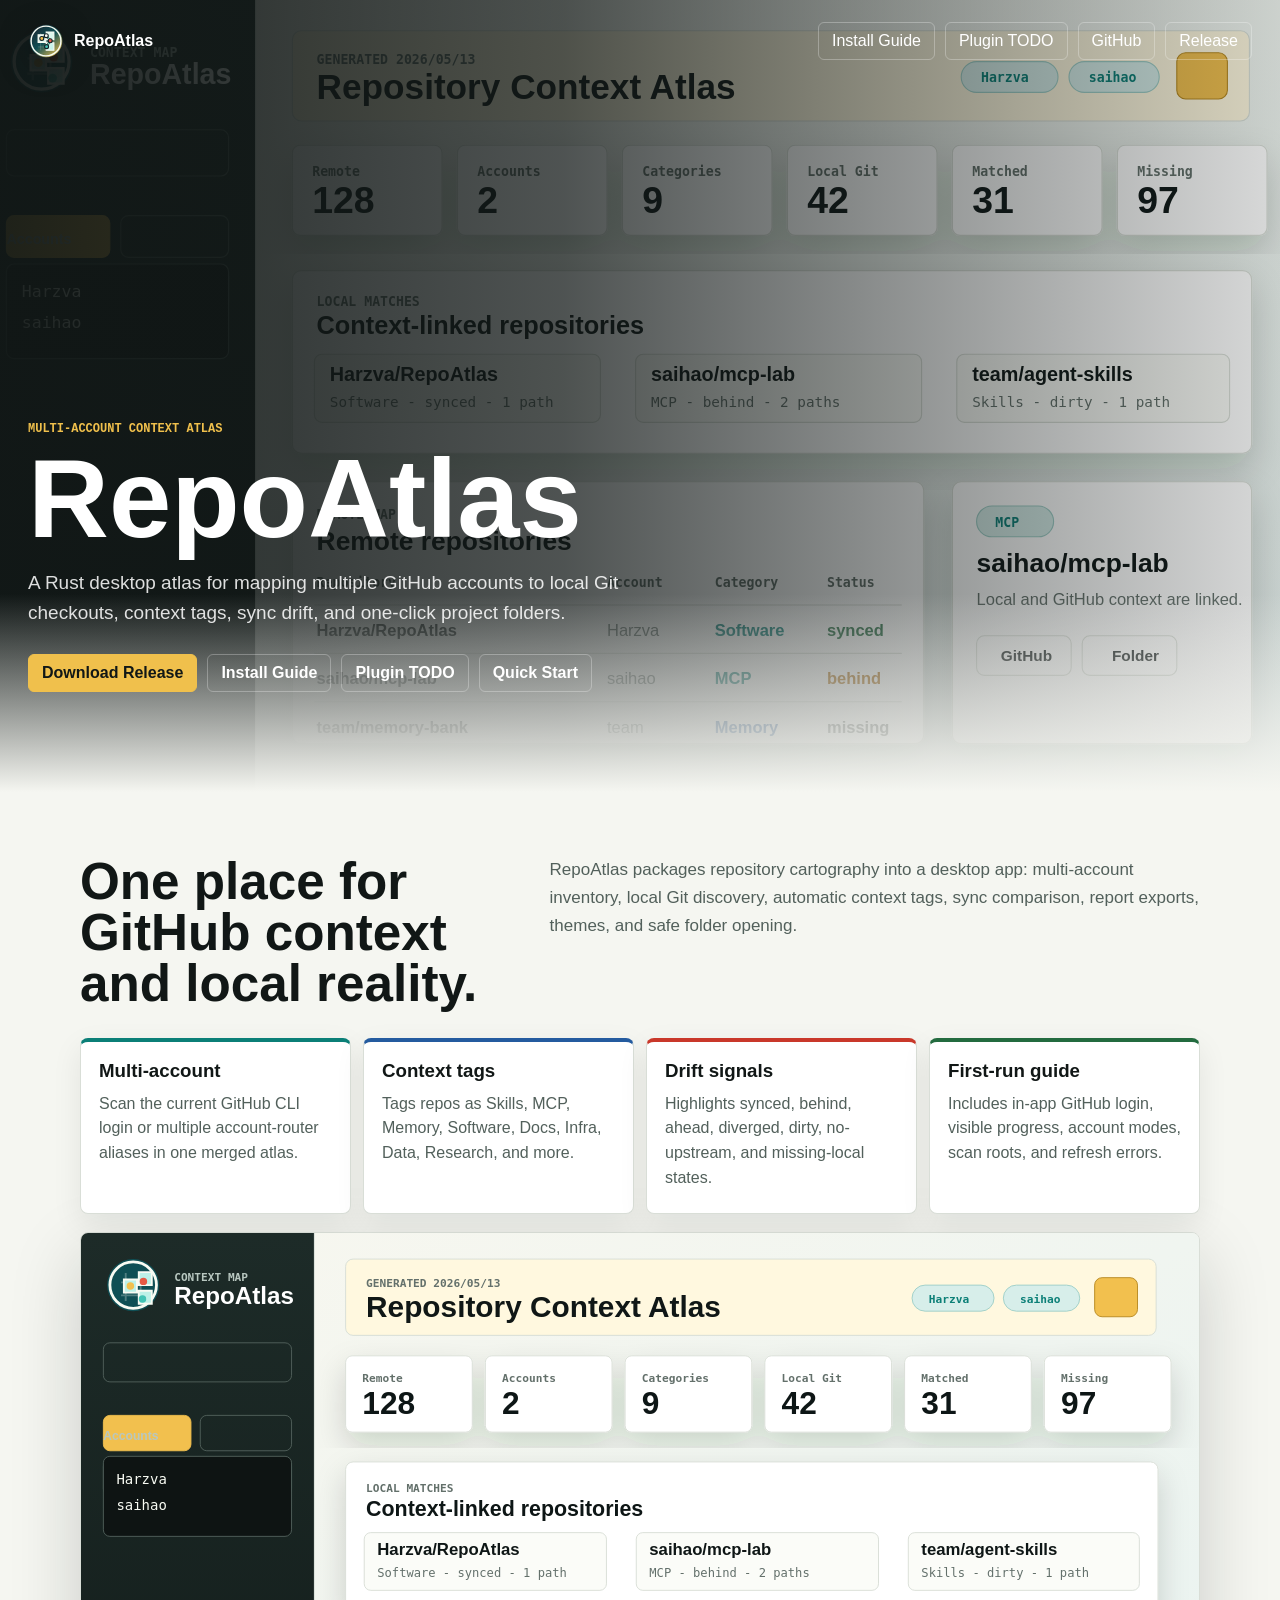
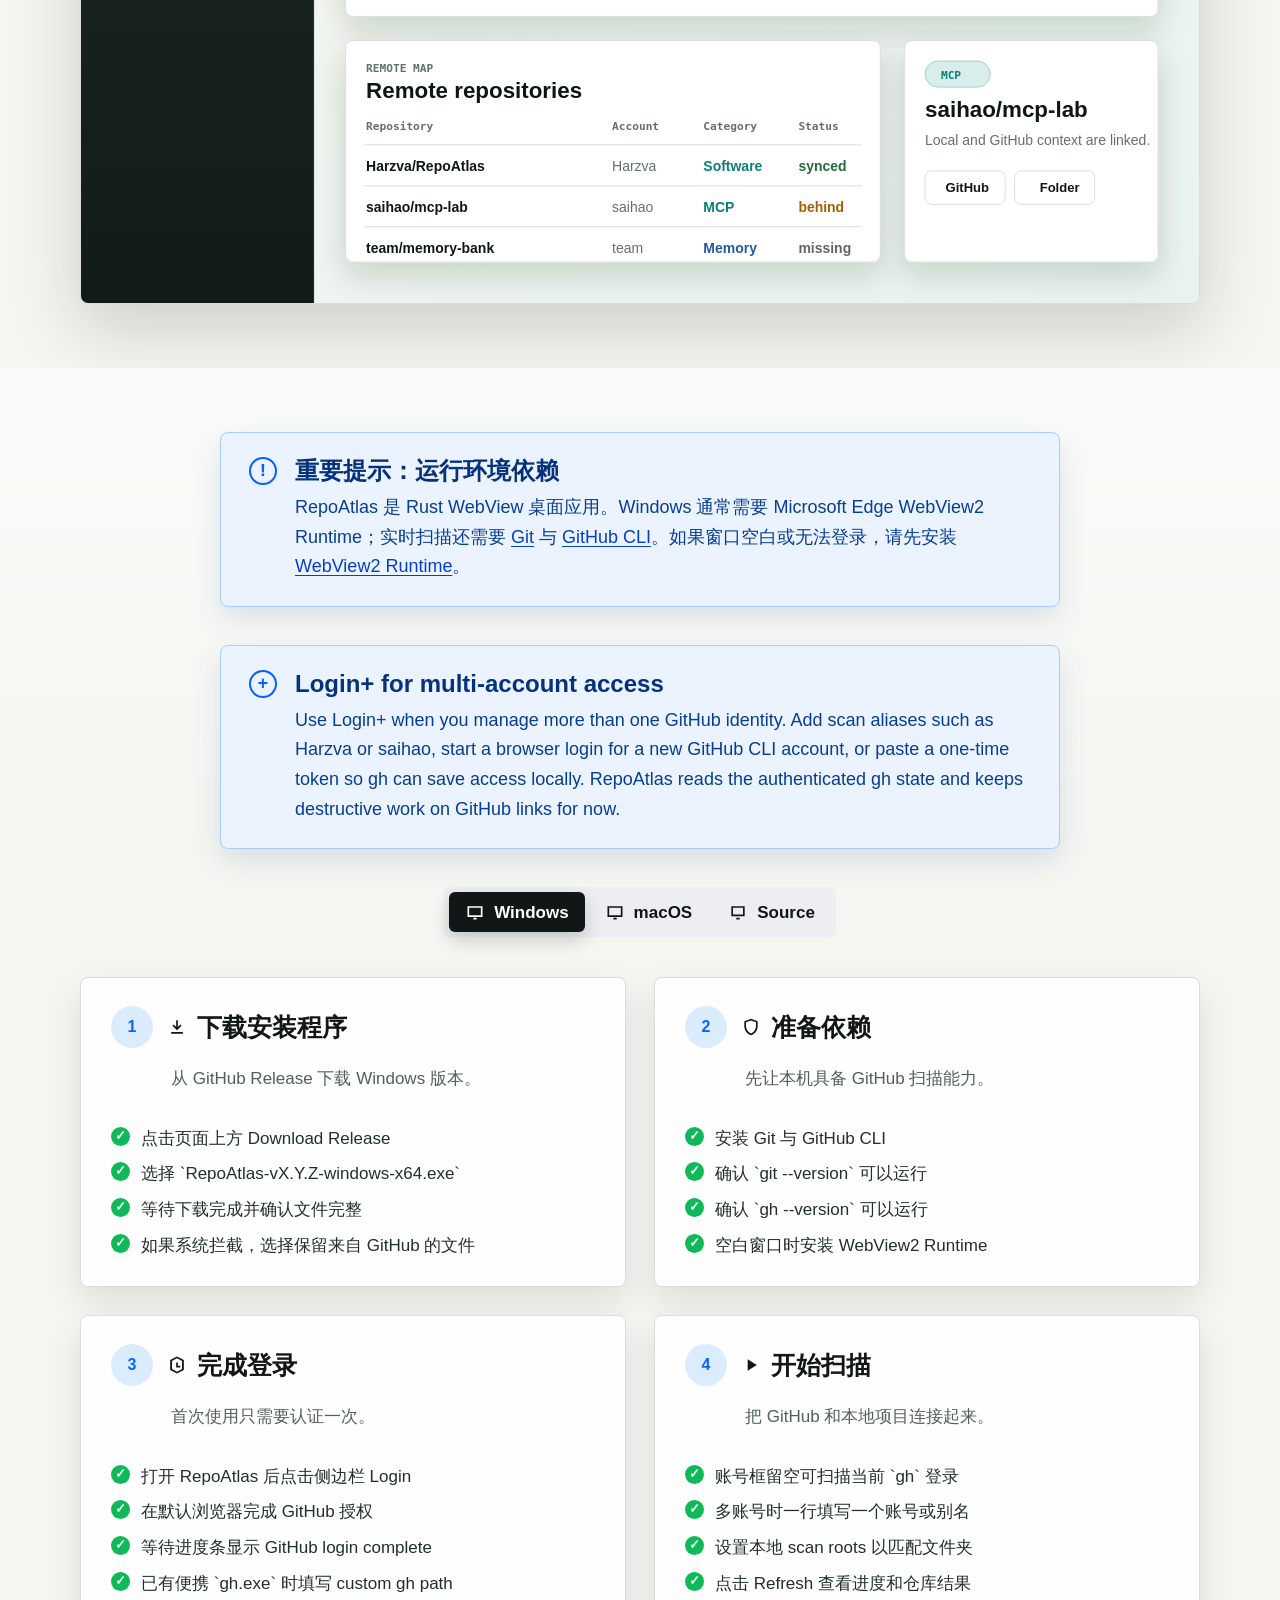
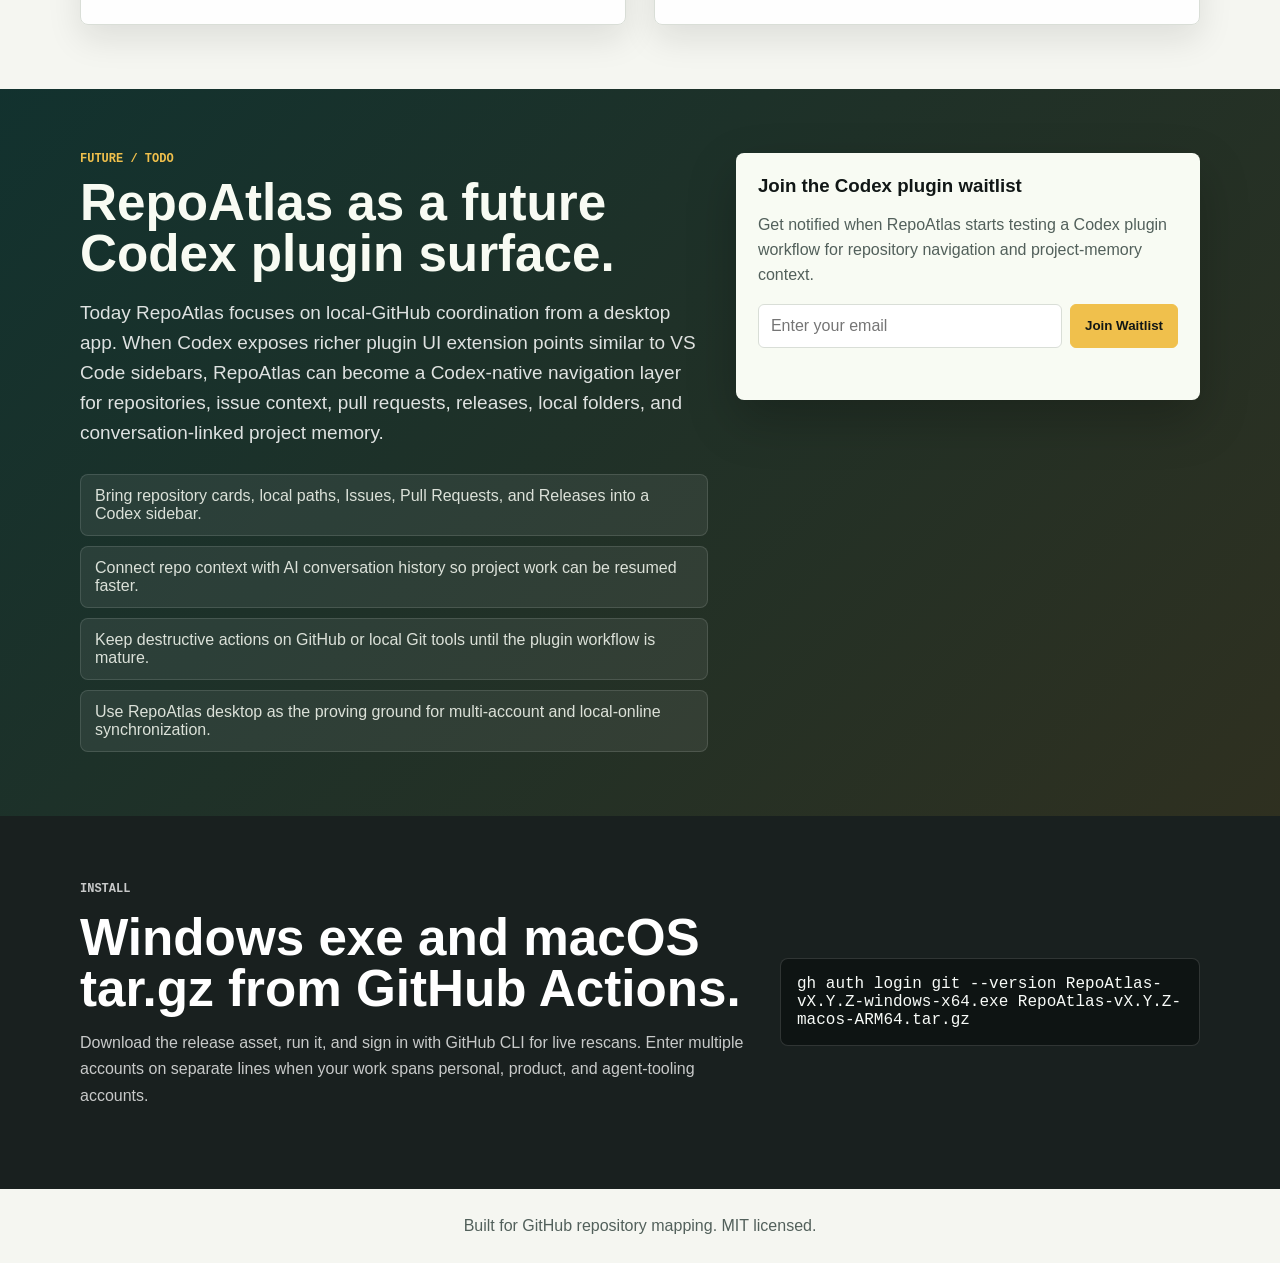
==== commit 6bcf1a24: "Document Login+ on GitHub Pages" ====
--- a/docs/index.html
+++ b/docs/index.html
@@ -645,6 +645,18 @@
               <a href="https://git-scm.com/downloads">Git</a> 与
               <a href="https://cli.github.com/">GitHub CLI</a>。如果窗口空白或无法登录，请先安装
               <a href="https://developer.microsoft.com/microsoft-edge/webview2/">WebView2 Runtime</a>。
+            </p>
+          </div>
+        </aside>
+
+        <aside class="runtime-note login-plus-note" aria-label="Login plus guide">
+          <span class="note-icon" aria-hidden="true">+</span>
+          <div>
+            <strong>Login+ for multi-account access</strong>
+            <p>
+              Use Login+ when you manage more than one GitHub identity. Add scan aliases such as Harzva or saihao,
+              start a browser login for a new GitHub CLI account, or paste a one-time token so gh can save access
+              locally. RepoAtlas reads the authenticated gh state and keeps destructive work on GitHub links for now.
             </p>
           </div>
         </aside>
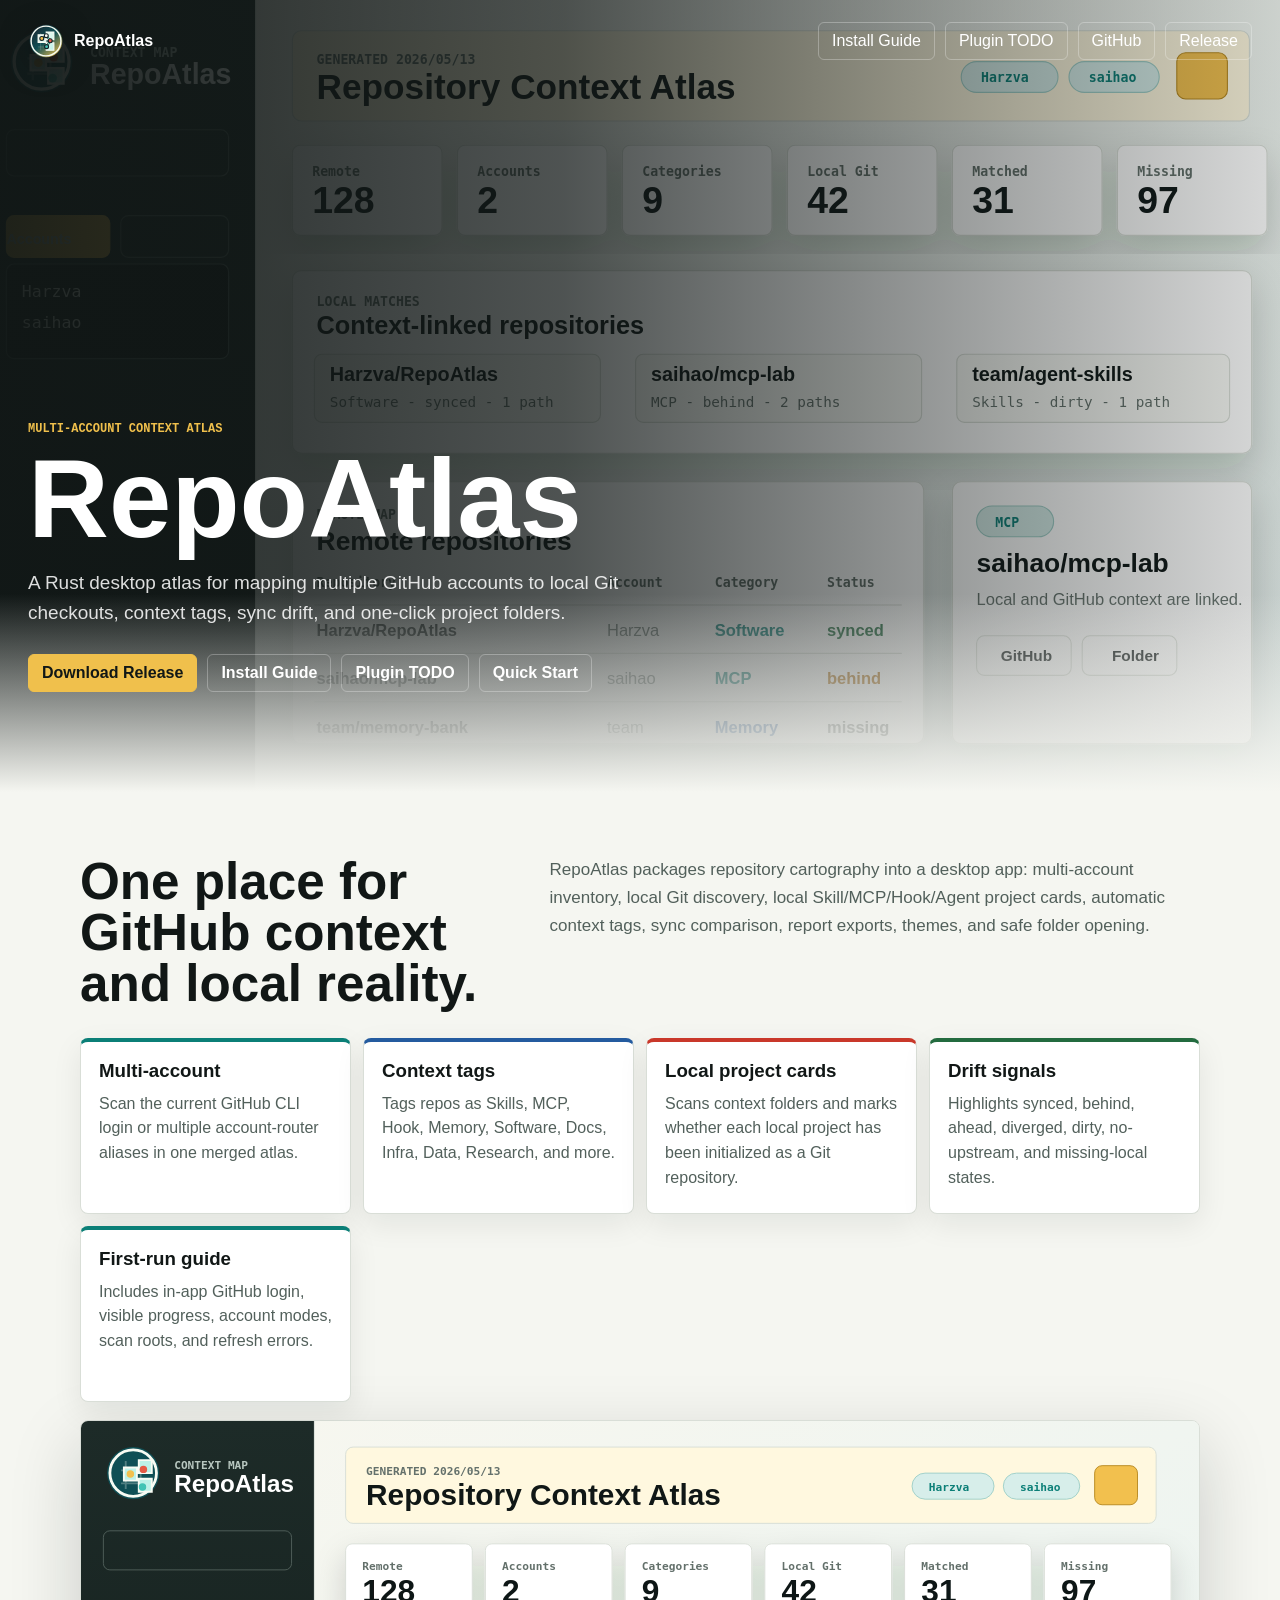
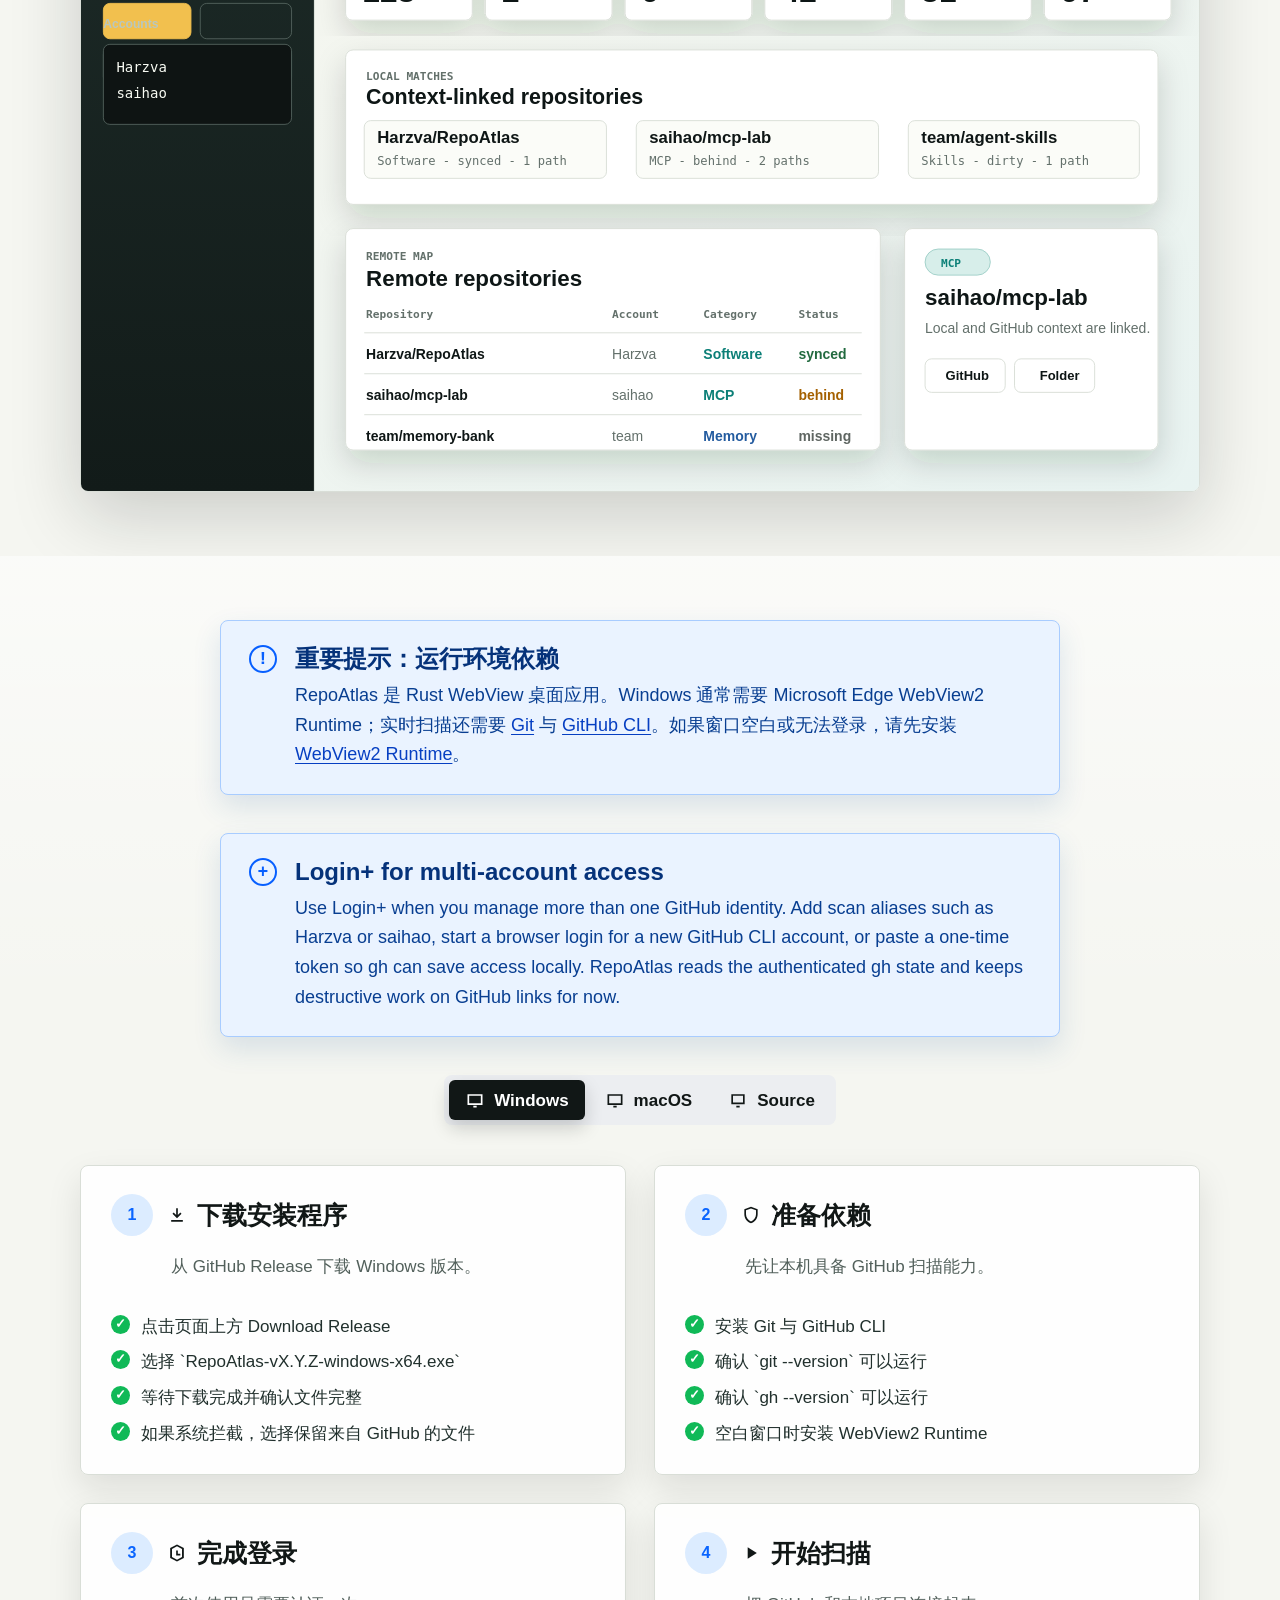
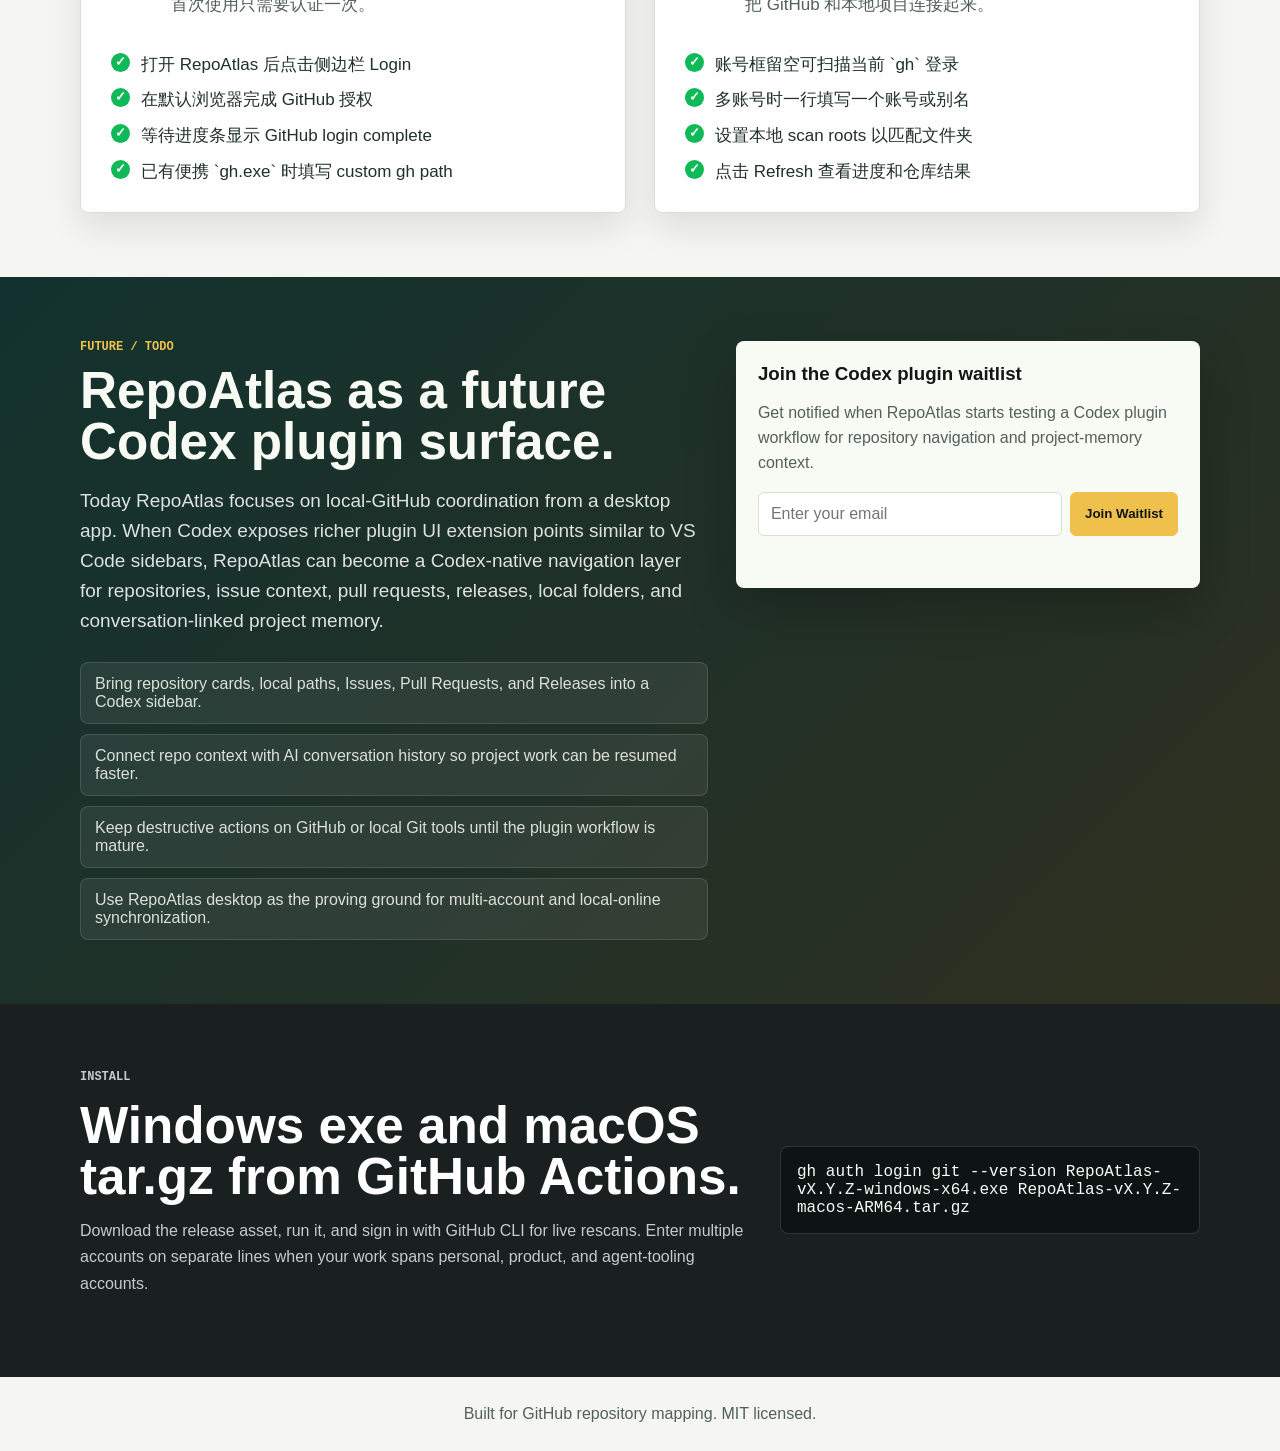
==== commit ba274d62: "Add hook and local context project scanning" ====
--- a/docs/index.html
+++ b/docs/index.html
@@ -609,7 +609,8 @@
           <h2>One place for GitHub context and local reality.</h2>
           <p>
             RepoAtlas packages repository cartography into a desktop app: multi-account inventory, local Git discovery,
-            automatic context tags, sync comparison, report exports, themes, and safe folder opening.
+            local Skill/MCP/Hook/Agent project cards, automatic context tags, sync comparison, report exports, themes,
+            and safe folder opening.
           </p>
         </div>
         <div class="feature-grid">
@@ -619,7 +620,11 @@
           </article>
           <article class="feature">
             <h3>Context tags</h3>
-            <p>Tags repos as Skills, MCP, Memory, Software, Docs, Infra, Data, Research, and more.</p>
+            <p>Tags repos as Skills, MCP, Hook, Memory, Software, Docs, Infra, Data, Research, and more.</p>
+          </article>
+          <article class="feature">
+            <h3>Local project cards</h3>
+            <p>Scans context folders and marks whether each local project has been initialized as a Git repository.</p>
           </article>
           <article class="feature">
             <h3>Drift signals</h3>
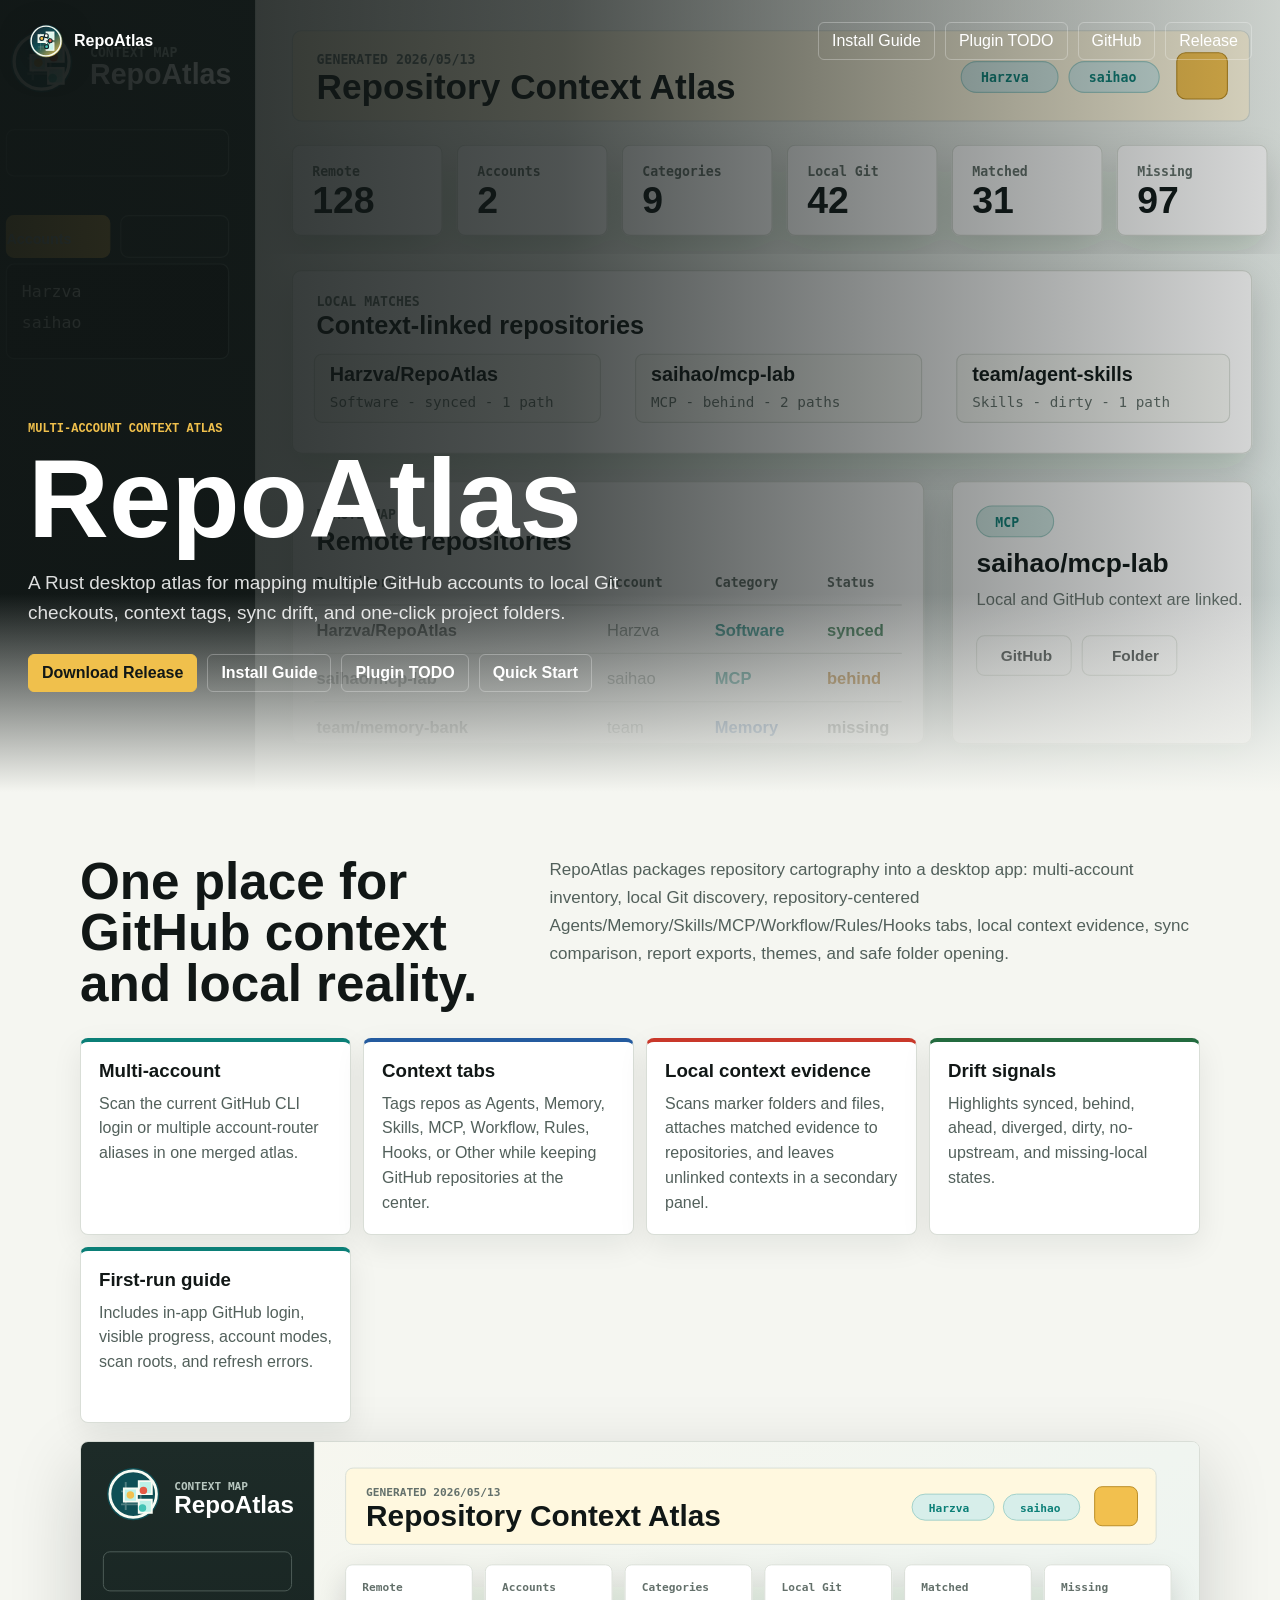
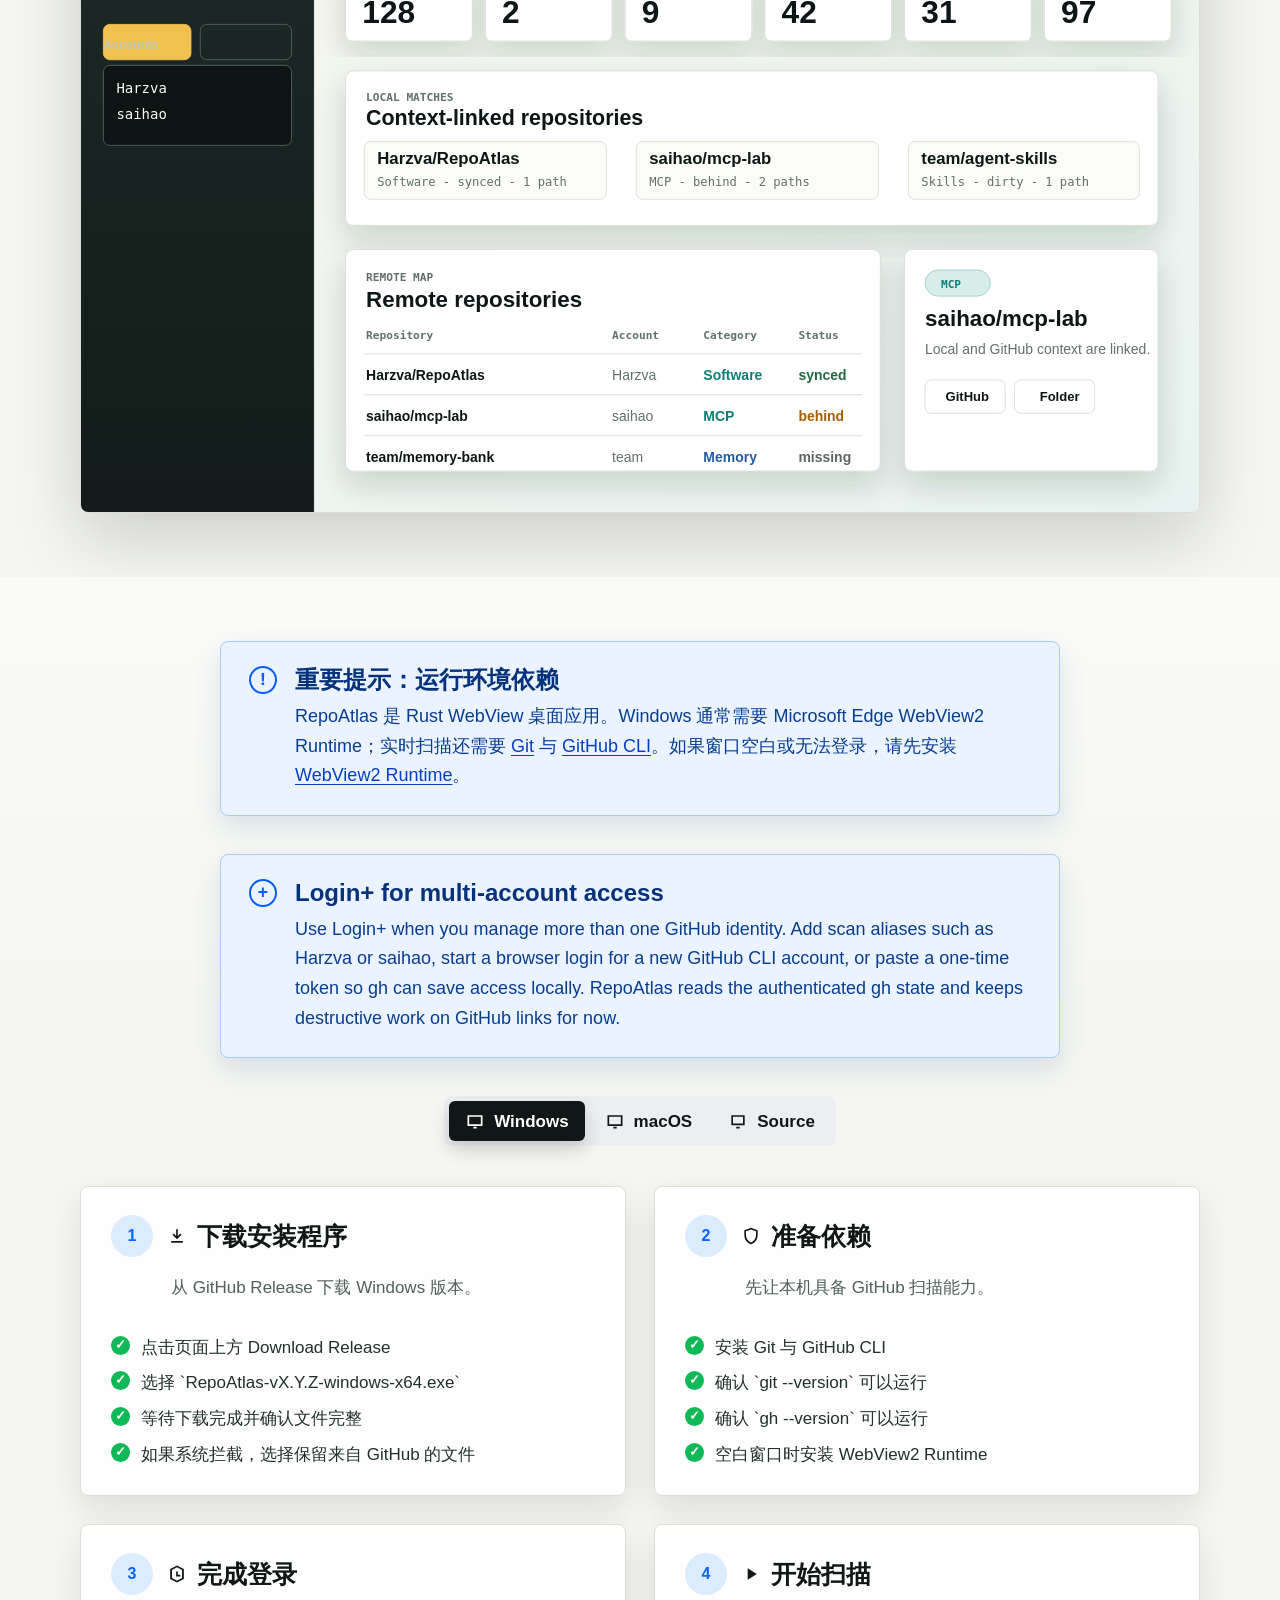
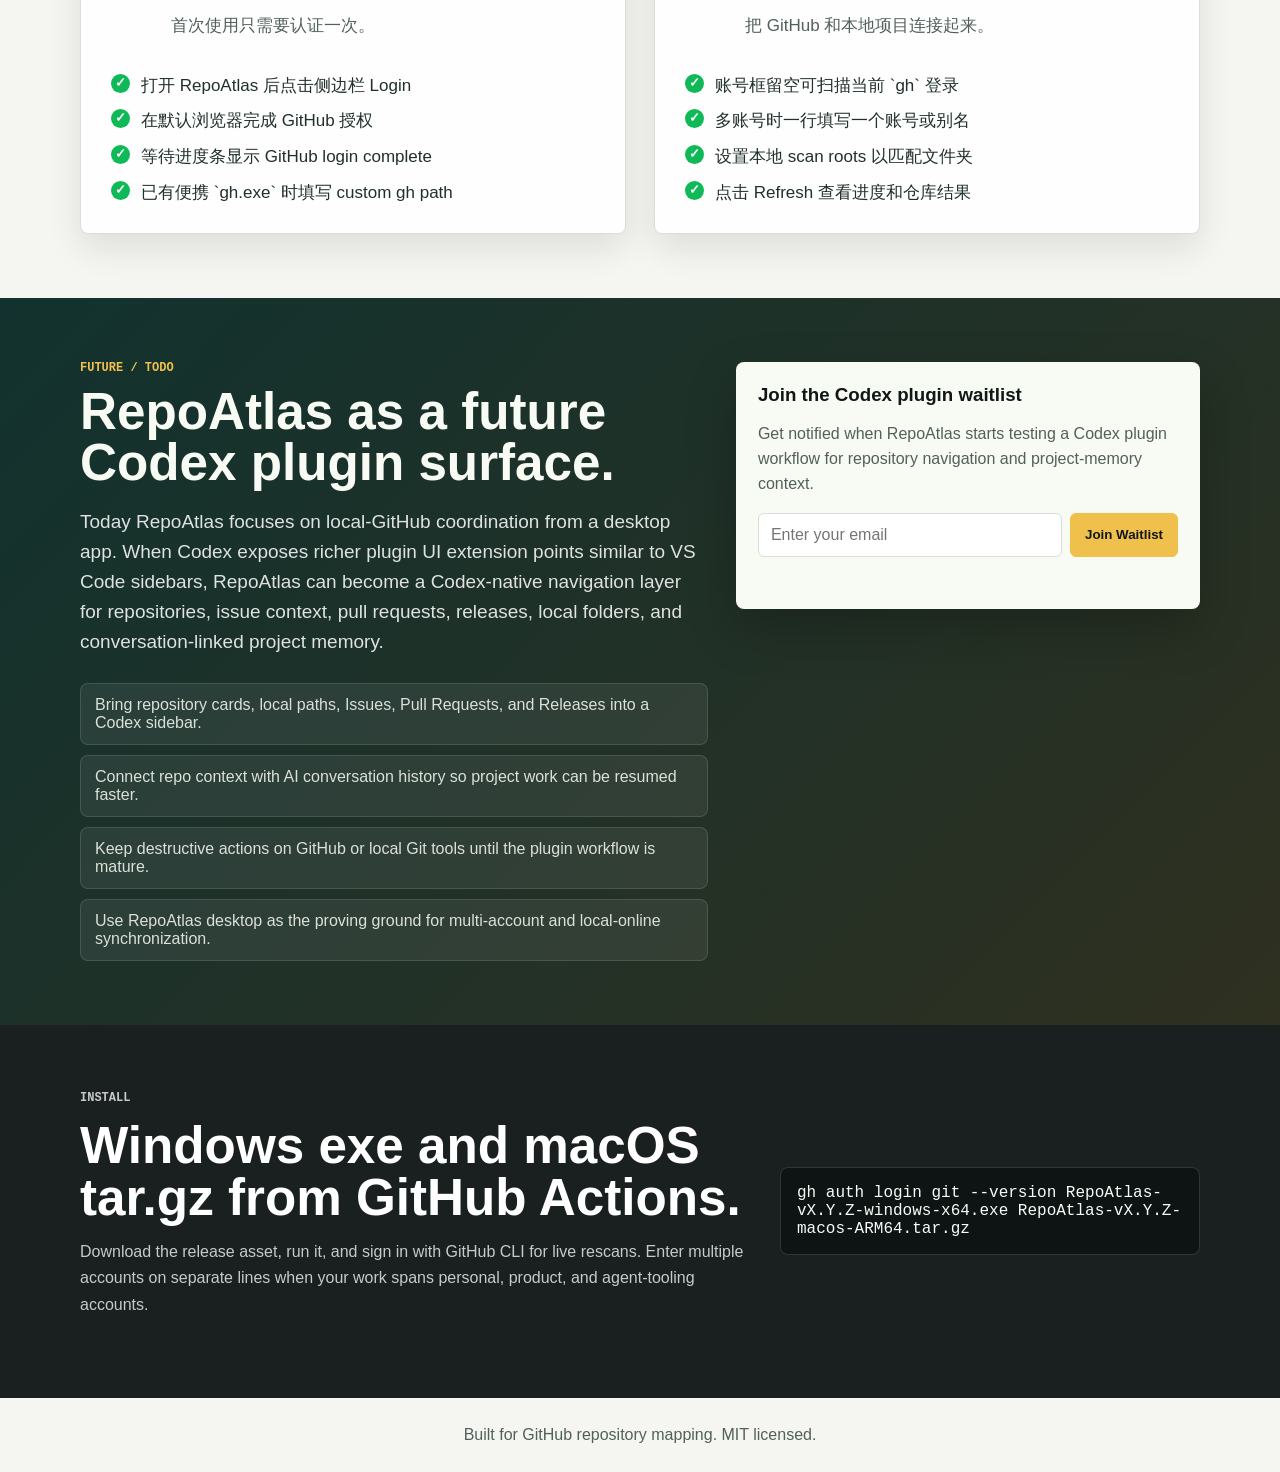
==== commit 6fe432c5: "Add repository context tabs" ====
--- a/docs/index.html
+++ b/docs/index.html
@@ -609,7 +609,7 @@
           <h2>One place for GitHub context and local reality.</h2>
           <p>
             RepoAtlas packages repository cartography into a desktop app: multi-account inventory, local Git discovery,
-            local Skill/MCP/Hook/Agent project cards, automatic context tags, sync comparison, report exports, themes,
+            repository-centered Agents/Memory/Skills/MCP/Workflow/Rules/Hooks tabs, local context evidence, sync comparison, report exports, themes,
             and safe folder opening.
           </p>
         </div>
@@ -619,12 +619,12 @@
             <p>Scan the current GitHub CLI login or multiple account-router aliases in one merged atlas.</p>
           </article>
           <article class="feature">
-            <h3>Context tags</h3>
-            <p>Tags repos as Skills, MCP, Hook, Memory, Software, Docs, Infra, Data, Research, and more.</p>
+            <h3>Context tabs</h3>
+            <p>Tags repos as Agents, Memory, Skills, MCP, Workflow, Rules, Hooks, or Other while keeping GitHub repositories at the center.</p>
           </article>
           <article class="feature">
-            <h3>Local project cards</h3>
-            <p>Scans context folders and marks whether each local project has been initialized as a Git repository.</p>
+            <h3>Local context evidence</h3>
+            <p>Scans marker folders and files, attaches matched evidence to repositories, and leaves unlinked contexts in a secondary panel.</p>
           </article>
           <article class="feature">
             <h3>Drift signals</h3>
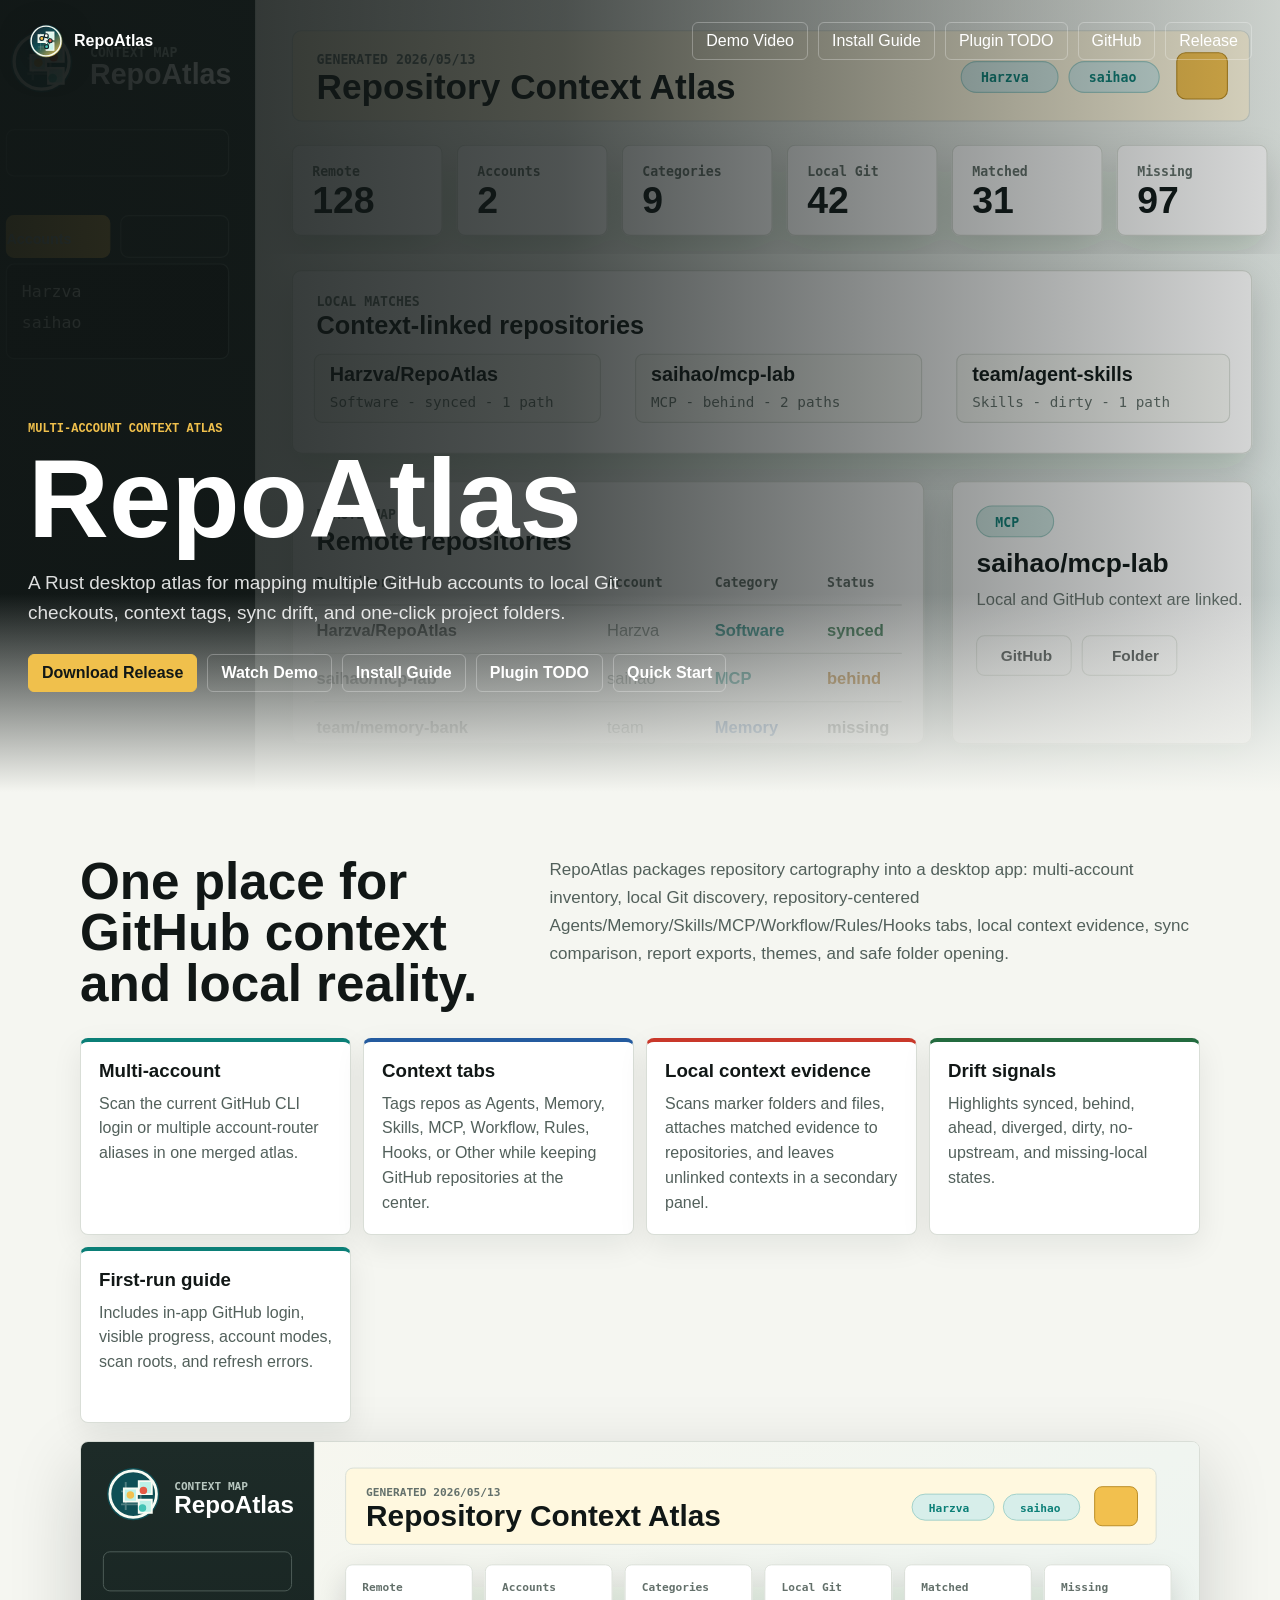
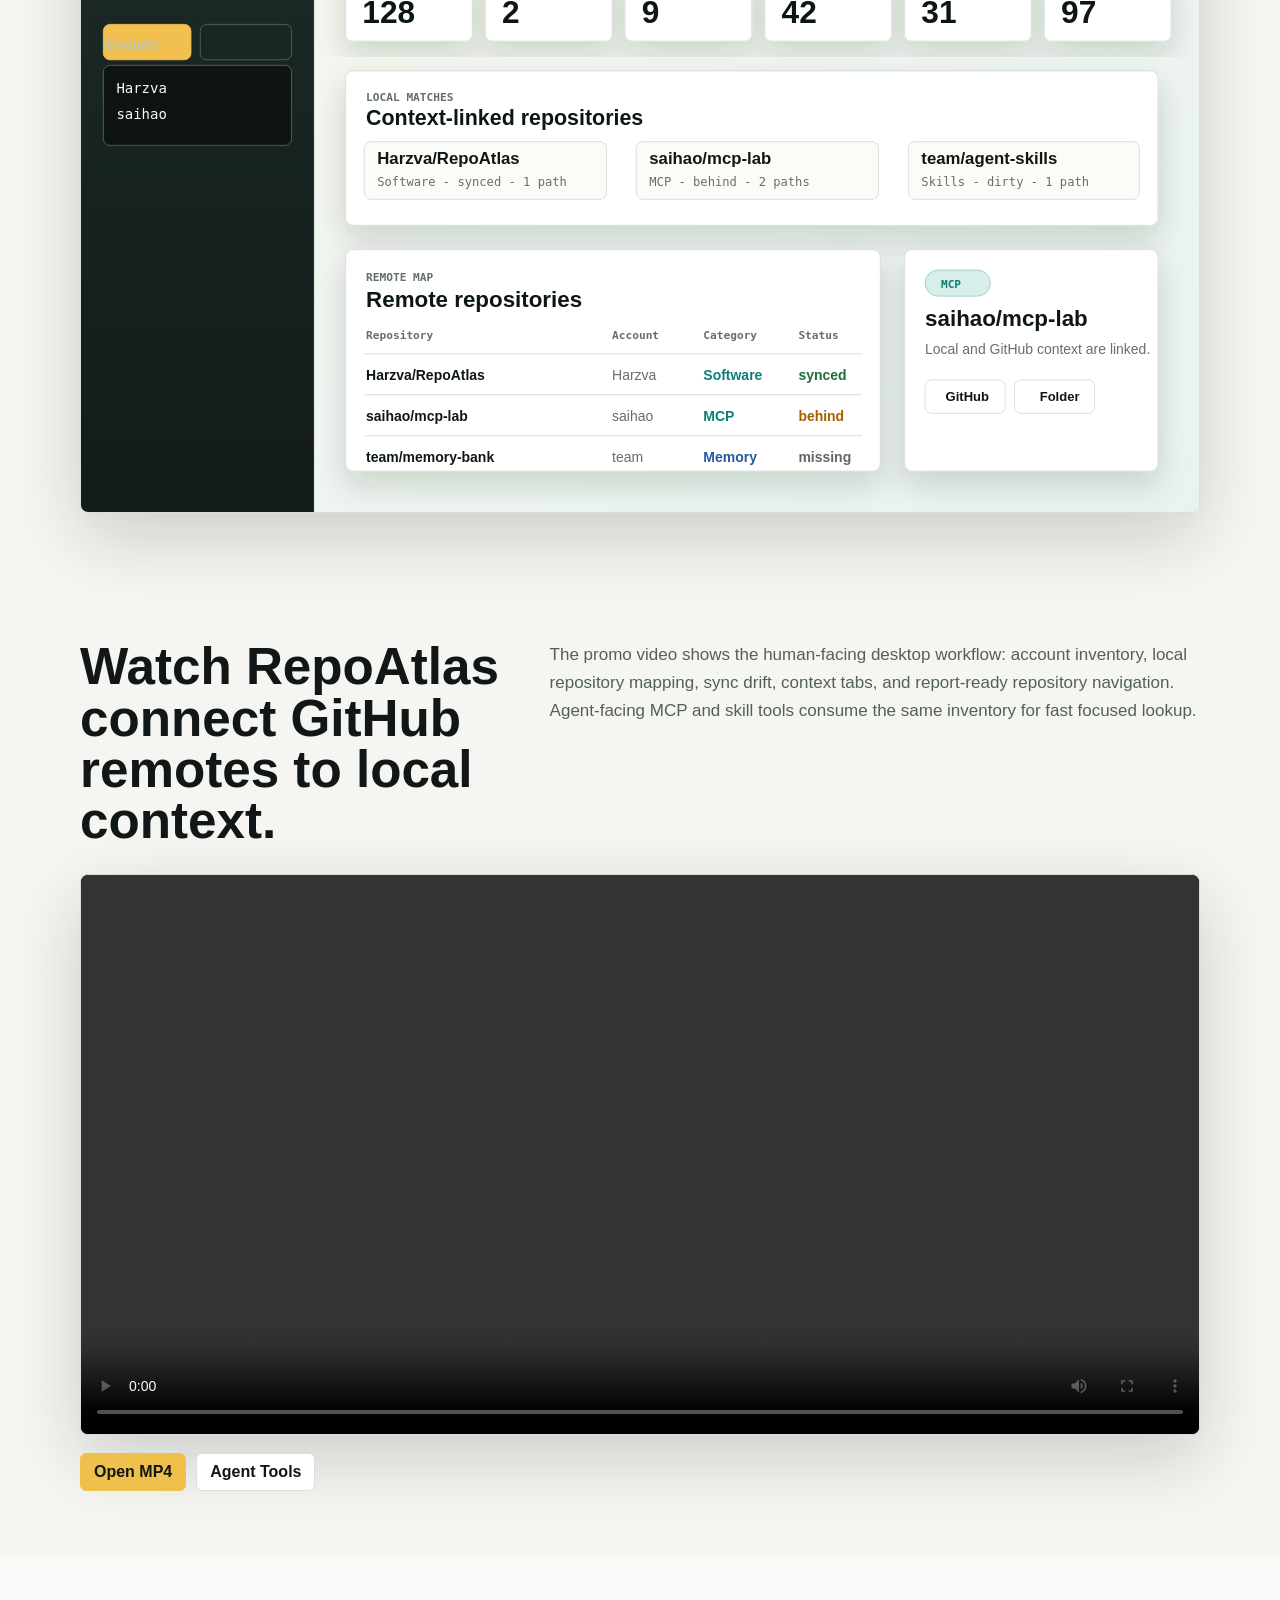
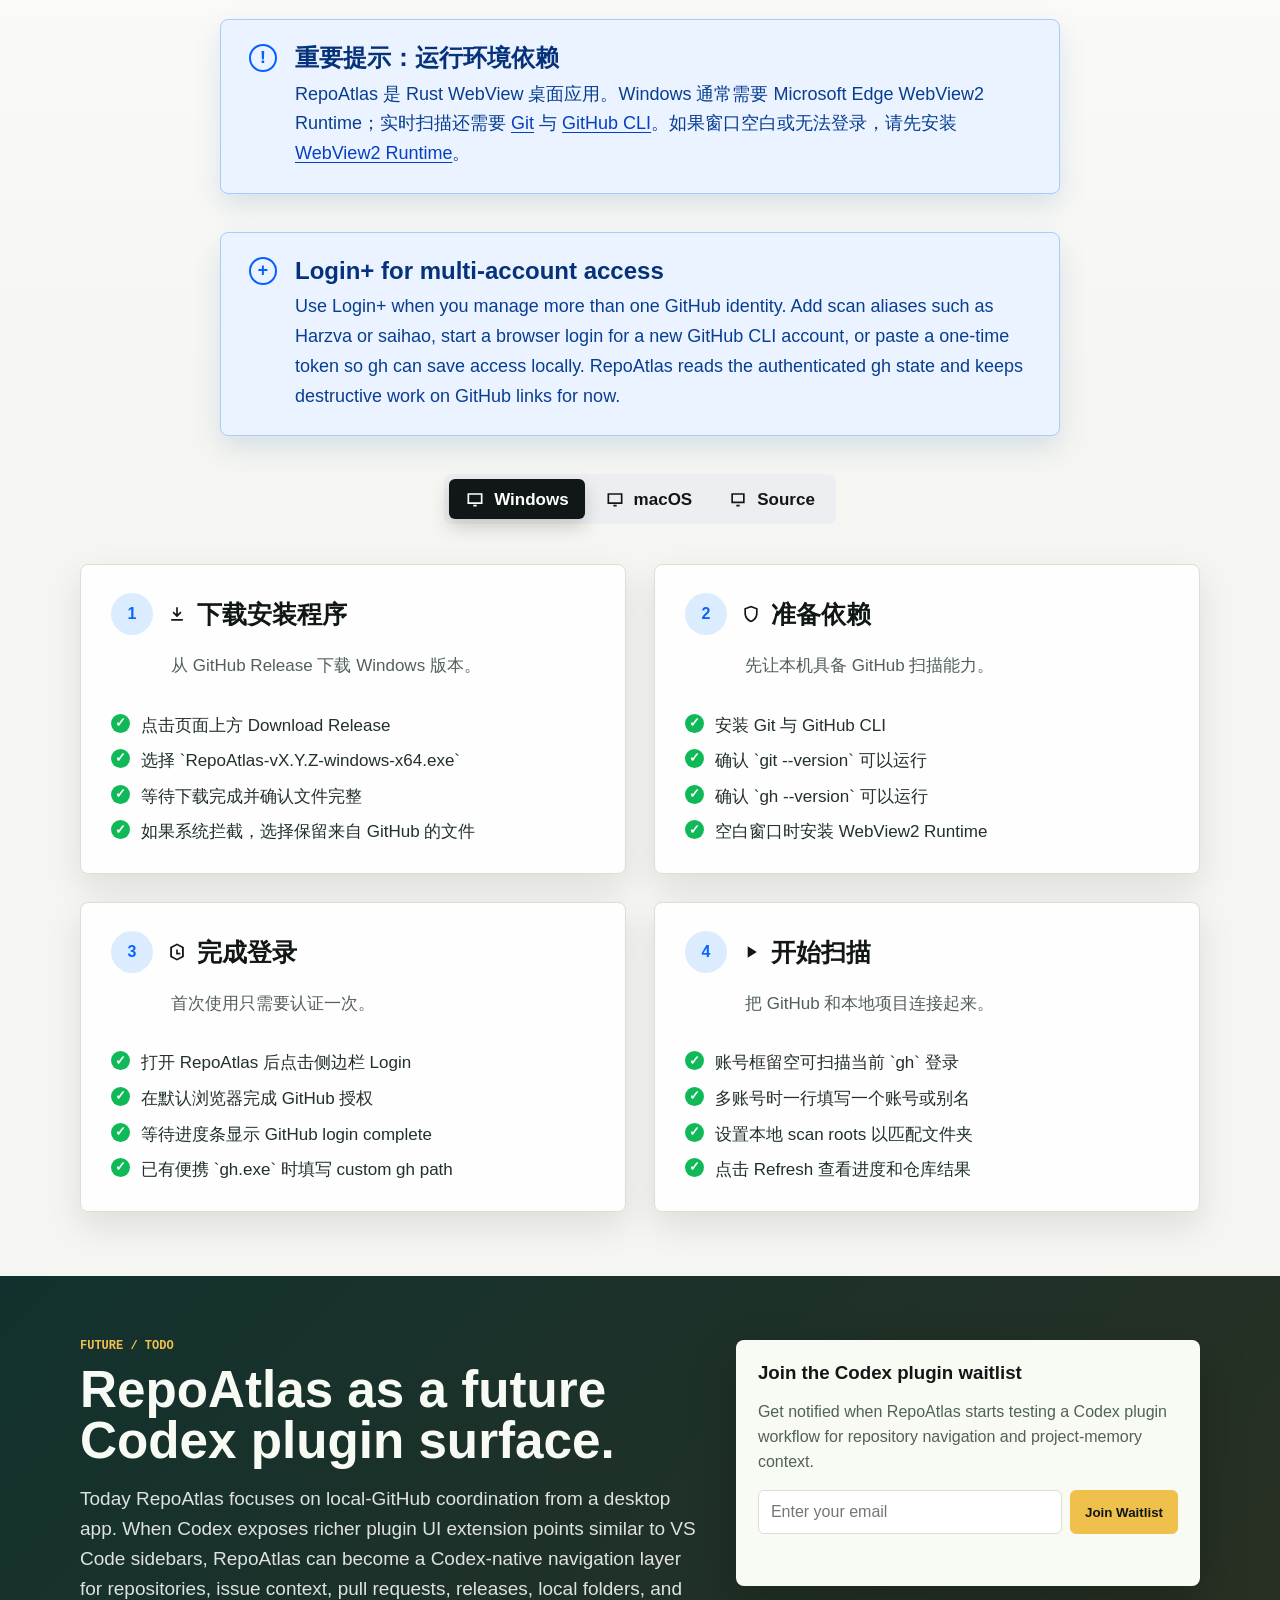
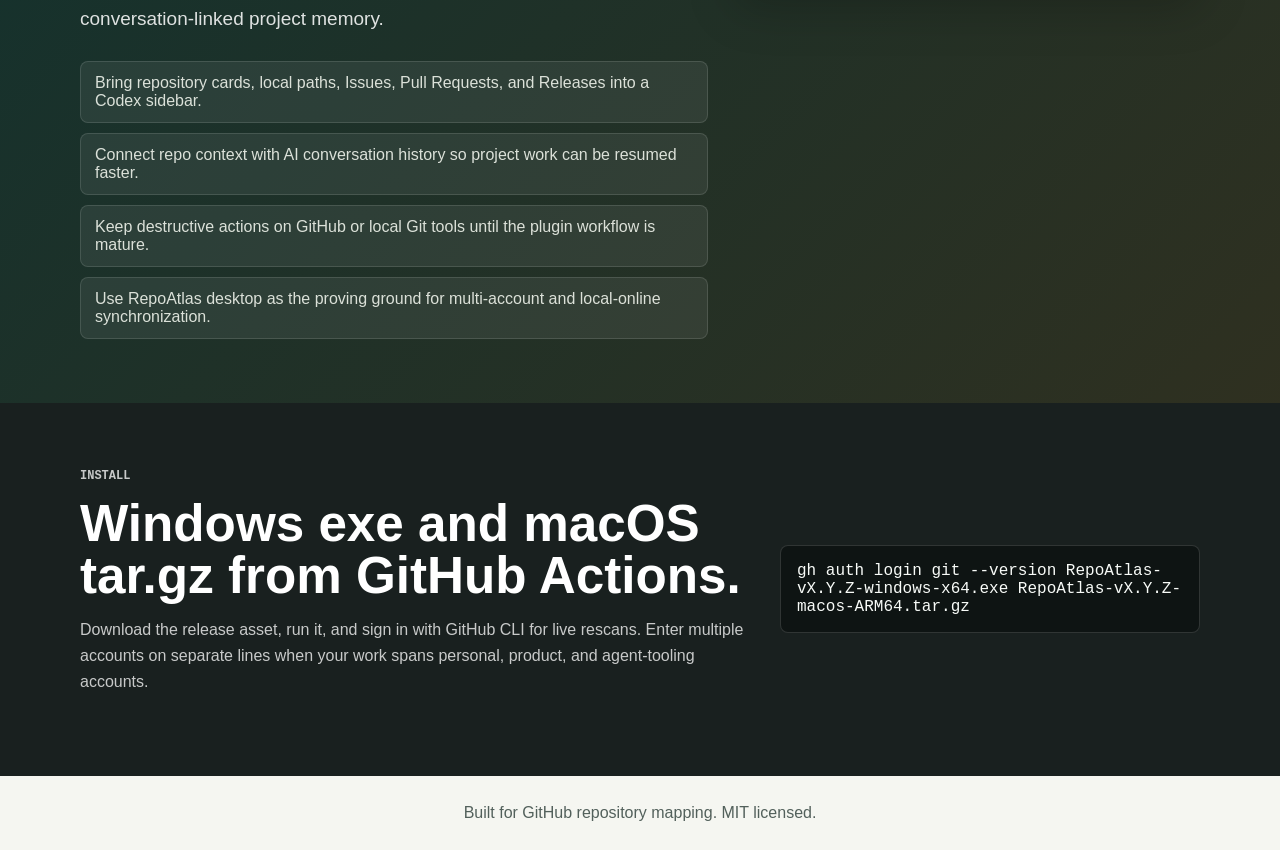
==== commit 91256a04: "Add Pages demo video player" ====
--- a/docs/index.html
+++ b/docs/index.html
@@ -1,251 +1,251 @@
-<!doctype html>
-<html lang="en">
-  <head>
-    <meta charset="utf-8" />
-    <meta name="viewport" content="width=device-width, initial-scale=1" />
-    <title>RepoAtlas</title>
-    <meta
-      name="description"
-      content="RepoAtlas is a Rust desktop app for mapping multiple GitHub accounts to local Git checkouts and repository context tags."
-    />
-    <style>
-      :root {
-        --ink: #111716;
-        --paper: #f5f6f1;
-        --panel: #ffffff;
-        --line: #d9ded7;
-        --teal: #0b7f77;
-        --amber: #f0c04c;
-        --red: #c9382a;
-        --blue: #245b9f;
-        --green: #236b3f;
-        --charcoal: #19201f;
-      }
-
-      * {
-        box-sizing: border-box;
-      }
-
-      body {
-        margin: 0;
-        color: var(--ink);
-        background: var(--paper);
-        font-family: "Aptos", "Segoe UI", sans-serif;
-      }
-
-      a {
-        color: inherit;
-      }
-
-      .hero {
-        position: relative;
-        display: grid;
-        align-content: end;
-        min-height: 88vh;
-        padding: 28px;
-        color: #fff;
-        overflow: hidden;
-        background:
-          linear-gradient(90deg, rgba(17, 23, 22, 0.94) 0%, rgba(17, 23, 22, 0.74) 44%, rgba(17, 23, 22, 0.16) 100%),
-          url("./assets/dashboard-preview.svg") center / cover no-repeat;
-      }
-
-      .hero::after {
-        content: "";
-        position: absolute;
-        inset: auto 0 0;
-        height: 22vh;
-        background: linear-gradient(180deg, transparent, var(--paper));
-        pointer-events: none;
-      }
-
-      .nav {
-        position: absolute;
-        top: 22px;
-        left: 28px;
-        right: 28px;
-        z-index: 1;
-        display: flex;
-        align-items: center;
-        justify-content: space-between;
-        gap: 16px;
-      }
-
-      .mark {
-        display: inline-grid;
-        grid-template-columns: repeat(2, 16px);
-        gap: 4px;
-        margin-right: 10px;
-      }
-
-      .mark span {
-        display: block;
-        width: 16px;
-        height: 16px;
-        background: #fff;
-      }
-
-      .mark span:nth-child(2) {
-        background: var(--amber);
-      }
-
-      .mark span:nth-child(3) {
-        background: #36b2a9;
-      }
-
-      .mark span:nth-child(4) {
-        background: #e65a45;
-      }
-
-      .brand,
-      .button {
-        display: inline-flex;
-        align-items: center;
-        font-weight: 800;
-      }
-
-      .brand {
-        font-family: "Bahnschrift", "Segoe UI", sans-serif;
-      }
-
-      .brand-logo {
-        width: 36px;
-        height: 36px;
-        margin-right: 10px;
-        filter: drop-shadow(0 8px 16px rgba(0, 0, 0, 0.28));
-      }
-
-      .nav-links,
-      .hero-actions {
-        display: flex;
-        gap: 10px;
-        flex-wrap: wrap;
-      }
-
-      .nav-links a,
-      .button {
-        min-height: 38px;
-        padding: 9px 13px;
-        border: 1px solid rgba(255, 255, 255, 0.28);
-        border-radius: 6px;
-        text-decoration: none;
-      }
-
-      .nav-links a:hover,
-      .button:hover {
-        background: rgba(255, 255, 255, 0.12);
-      }
-
-      .hero-copy {
-        position: relative;
-        z-index: 1;
-        max-width: 760px;
-        padding-bottom: 8vh;
-      }
-
-      .eyebrow {
-        margin: 0 0 12px;
-        color: var(--amber);
-        font: 800 12px/1 "Cascadia Code", "Consolas", monospace;
-        letter-spacing: 0;
-        text-transform: uppercase;
-      }
-
-      h1,
-      h2,
-      h3 {
-        margin: 0;
-        font-family: "Bahnschrift", "Aptos Display", "Segoe UI", sans-serif;
-        letter-spacing: 0;
-      }
-
-      h1 {
-        max-width: 680px;
-        font-size: clamp(52px, 9vw, 112px);
-        line-height: 0.92;
-      }
-
-      h2 {
-        font-size: clamp(30px, 4vw, 54px);
-        line-height: 1;
-      }
-
-      .lead {
-        max-width: 650px;
-        margin: 18px 0 0;
-        color: rgba(255, 255, 255, 0.86);
-        font-size: 19px;
-        line-height: 1.58;
-      }
-
-      .hero-actions {
-        margin-top: 26px;
-      }
-
-      .button.primary {
-        color: #111716;
-        background: var(--amber);
-        border-color: var(--amber);
-      }
-
-      .page-section {
-        padding: 64px 28px;
-      }
-
-      .inner {
-        width: min(1120px, 100%);
-        margin: 0 auto;
-      }
-
-      .section-title {
-        display: grid;
-        grid-template-columns: minmax(0, 0.8fr) minmax(0, 1.2fr);
-        gap: 36px;
-        align-items: start;
-        margin-bottom: 28px;
-      }
-
-      .section-title p {
-        margin: 0;
-        color: #52605b;
-        font-size: 17px;
-        line-height: 1.65;
-      }
-
-      .feature-grid {
-        display: grid;
-        grid-template-columns: repeat(4, minmax(0, 1fr));
-        gap: 12px;
-      }
-
-      .feature {
-        min-height: 176px;
-        padding: 18px;
-        background: var(--panel);
-        border: 1px solid var(--line);
-        border-top: 4px solid var(--teal);
-        border-radius: 8px;
-        box-shadow: 0 10px 30px rgba(17, 23, 22, 0.08);
-      }
-
-      .feature:nth-child(2) {
-        border-top-color: var(--blue);
-      }
-
-      .feature:nth-child(3) {
-        border-top-color: var(--red);
-      }
-
-      .feature:nth-child(4) {
-        border-top-color: var(--green);
-      }
-
-      .feature p {
-        margin: 10px 0 0;
-        color: #52605b;
-        line-height: 1.55;
-      }
-
+<!doctype html>
+<html lang="en">
+  <head>
+    <meta charset="utf-8" />
+    <meta name="viewport" content="width=device-width, initial-scale=1" />
+    <title>RepoAtlas</title>
+    <meta
+      name="description"
+      content="RepoAtlas is a Rust desktop app for mapping multiple GitHub accounts to local Git checkouts and repository context tags."
+    />
+    <style>
+      :root {
+        --ink: #111716;
+        --paper: #f5f6f1;
+        --panel: #ffffff;
+        --line: #d9ded7;
+        --teal: #0b7f77;
+        --amber: #f0c04c;
+        --red: #c9382a;
+        --blue: #245b9f;
+        --green: #236b3f;
+        --charcoal: #19201f;
+      }
+
+      * {
+        box-sizing: border-box;
+      }
+
+      body {
+        margin: 0;
+        color: var(--ink);
+        background: var(--paper);
+        font-family: "Aptos", "Segoe UI", sans-serif;
+      }
+
+      a {
+        color: inherit;
+      }
+
+      .hero {
+        position: relative;
+        display: grid;
+        align-content: end;
+        min-height: 88vh;
+        padding: 28px;
+        color: #fff;
+        overflow: hidden;
+        background:
+          linear-gradient(90deg, rgba(17, 23, 22, 0.94) 0%, rgba(17, 23, 22, 0.74) 44%, rgba(17, 23, 22, 0.16) 100%),
+          url("./assets/dashboard-preview.svg") center / cover no-repeat;
+      }
+
+      .hero::after {
+        content: "";
+        position: absolute;
+        inset: auto 0 0;
+        height: 22vh;
+        background: linear-gradient(180deg, transparent, var(--paper));
+        pointer-events: none;
+      }
+
+      .nav {
+        position: absolute;
+        top: 22px;
+        left: 28px;
+        right: 28px;
+        z-index: 1;
+        display: flex;
+        align-items: center;
+        justify-content: space-between;
+        gap: 16px;
+      }
+
+      .mark {
+        display: inline-grid;
+        grid-template-columns: repeat(2, 16px);
+        gap: 4px;
+        margin-right: 10px;
+      }
+
+      .mark span {
+        display: block;
+        width: 16px;
+        height: 16px;
+        background: #fff;
+      }
+
+      .mark span:nth-child(2) {
+        background: var(--amber);
+      }
+
+      .mark span:nth-child(3) {
+        background: #36b2a9;
+      }
+
+      .mark span:nth-child(4) {
+        background: #e65a45;
+      }
+
+      .brand,
+      .button {
+        display: inline-flex;
+        align-items: center;
+        font-weight: 800;
+      }
+
+      .brand {
+        font-family: "Bahnschrift", "Segoe UI", sans-serif;
+      }
+
+      .brand-logo {
+        width: 36px;
+        height: 36px;
+        margin-right: 10px;
+        filter: drop-shadow(0 8px 16px rgba(0, 0, 0, 0.28));
+      }
+
+      .nav-links,
+      .hero-actions {
+        display: flex;
+        gap: 10px;
+        flex-wrap: wrap;
+      }
+
+      .nav-links a,
+      .button {
+        min-height: 38px;
+        padding: 9px 13px;
+        border: 1px solid rgba(255, 255, 255, 0.28);
+        border-radius: 6px;
+        text-decoration: none;
+      }
+
+      .nav-links a:hover,
+      .button:hover {
+        background: rgba(255, 255, 255, 0.12);
+      }
+
+      .hero-copy {
+        position: relative;
+        z-index: 1;
+        max-width: 760px;
+        padding-bottom: 8vh;
+      }
+
+      .eyebrow {
+        margin: 0 0 12px;
+        color: var(--amber);
+        font: 800 12px/1 "Cascadia Code", "Consolas", monospace;
+        letter-spacing: 0;
+        text-transform: uppercase;
+      }
+
+      h1,
+      h2,
+      h3 {
+        margin: 0;
+        font-family: "Bahnschrift", "Aptos Display", "Segoe UI", sans-serif;
+        letter-spacing: 0;
+      }
+
+      h1 {
+        max-width: 680px;
+        font-size: clamp(52px, 9vw, 112px);
+        line-height: 0.92;
+      }
+
+      h2 {
+        font-size: clamp(30px, 4vw, 54px);
+        line-height: 1;
+      }
+
+      .lead {
+        max-width: 650px;
+        margin: 18px 0 0;
+        color: rgba(255, 255, 255, 0.86);
+        font-size: 19px;
+        line-height: 1.58;
+      }
+
+      .hero-actions {
+        margin-top: 26px;
+      }
+
+      .button.primary {
+        color: #111716;
+        background: var(--amber);
+        border-color: var(--amber);
+      }
+
+      .page-section {
+        padding: 64px 28px;
+      }
+
+      .inner {
+        width: min(1120px, 100%);
+        margin: 0 auto;
+      }
+
+      .section-title {
+        display: grid;
+        grid-template-columns: minmax(0, 0.8fr) minmax(0, 1.2fr);
+        gap: 36px;
+        align-items: start;
+        margin-bottom: 28px;
+      }
+
+      .section-title p {
+        margin: 0;
+        color: #52605b;
+        font-size: 17px;
+        line-height: 1.65;
+      }
+
+      .feature-grid {
+        display: grid;
+        grid-template-columns: repeat(4, minmax(0, 1fr));
+        gap: 12px;
+      }
+
+      .feature {
+        min-height: 176px;
+        padding: 18px;
+        background: var(--panel);
+        border: 1px solid var(--line);
+        border-top: 4px solid var(--teal);
+        border-radius: 8px;
+        box-shadow: 0 10px 30px rgba(17, 23, 22, 0.08);
+      }
+
+      .feature:nth-child(2) {
+        border-top-color: var(--blue);
+      }
+
+      .feature:nth-child(3) {
+        border-top-color: var(--red);
+      }
+
+      .feature:nth-child(4) {
+        border-top-color: var(--green);
+      }
+
+      .feature p {
+        margin: 10px 0 0;
+        color: #52605b;
+        line-height: 1.55;
+      }
+
       .preview {
         display: block;
         width: 100%;
@@ -255,689 +255,747 @@
         box-shadow: 0 24px 70px rgba(17, 23, 22, 0.18);
       }
 
-      .setup-guide {
-        background:
-          linear-gradient(180deg, rgba(255, 255, 255, 0.55), transparent 34%),
-          var(--paper);
+      .demo-video {
+        display: block;
+        width: 100%;
+        margin-top: 18px;
+        background: #0e1413;
+        border: 1px solid var(--line);
+        border-radius: 8px;
+        box-shadow: 0 24px 70px rgba(17, 23, 22, 0.18);
       }
 
-      .runtime-note {
-        display: grid;
-        grid-template-columns: auto minmax(0, 1fr);
-        gap: 18px;
-        width: min(840px, 100%);
-        margin: 0 auto 38px;
-        padding: 24px 28px;
-        color: #073f82;
-        background: #eaf3ff;
-        border: 1px solid #a8ccff;
-        border-radius: 8px;
-        box-shadow: 0 12px 28px rgba(36, 91, 159, 0.14);
+      .demo-actions {
+        display: flex;
+        flex-wrap: wrap;
+        gap: 10px;
+        margin-top: 18px;
       }
 
-      .note-icon {
-        display: grid;
-        place-items: center;
-        width: 28px;
-        height: 28px;
-        color: #075fff;
-        border: 2px solid currentColor;
-        border-radius: 50%;
-        font: 900 18px/1 "Cascadia Code", "Consolas", monospace;
+      .demo-actions a {
+        display: inline-flex;
+        align-items: center;
+        min-height: 38px;
+        padding: 9px 13px;
+        color: #111716;
+        background: #fff;
+        border: 1px solid var(--line);
+        border-radius: 6px;
+        font-weight: 800;
+        text-decoration: none;
       }
 
-      .runtime-note strong {
-        display: block;
-        margin-bottom: 8px;
-        color: #05327a;
-        font: 900 24px/1.15 "Bahnschrift", "Aptos Display", sans-serif;
+      .demo-actions a.primary-link {
+        color: #111716;
+        background: var(--amber);
+        border-color: var(--amber);
       }
-
-      .runtime-note p {
-        margin: 0;
-        color: #083e91;
-        font-size: 18px;
-        line-height: 1.65;
-      }
-
-      .runtime-note a {
-        color: #063fc2;
-        text-underline-offset: 3px;
-      }
-
-      .guide-switch {
-        display: flex;
-        justify-content: center;
-        margin-bottom: 40px;
-      }
-
-      .os-tabs {
-        display: inline-flex;
-        flex-wrap: wrap;
-        gap: 4px;
-        padding: 5px;
-        background: #eceef1;
-        border-radius: 8px;
-      }
-
-      .os-tabs button {
-        display: inline-flex;
-        align-items: center;
-        gap: 9px;
-        min-height: 40px;
-        padding: 9px 16px;
-        color: #111716;
-        background: transparent;
-        border: 0;
-        border-radius: 6px;
-        cursor: pointer;
-        font: 800 17px/1 "Aptos", "Segoe UI", sans-serif;
-      }
-
-      .os-tabs button.active {
-        color: #fff;
-        background: #111716;
-        box-shadow: 0 8px 18px rgba(17, 23, 22, 0.18);
-      }
-
-      .os-tabs svg,
-      .guide-card svg {
-        width: 20px;
-        height: 20px;
-        fill: currentColor;
-      }
-
-      .guide-panel {
-        display: none;
-      }
-
-      .guide-panel.active {
-        display: grid;
-        grid-template-columns: repeat(2, minmax(0, 1fr));
-        gap: 28px;
-      }
-
-      .guide-card {
-        min-height: 286px;
-        padding: 28px 30px;
-        background: rgba(255, 255, 255, 0.9);
-        border: 1px solid var(--line);
-        border-radius: 8px;
-        box-shadow: 0 14px 34px rgba(17, 23, 22, 0.1);
-      }
-
-      .card-title {
-        display: flex;
-        align-items: center;
-        gap: 14px;
-      }
-
-      .step-number {
-        display: grid;
-        place-items: center;
-        width: 42px;
-        height: 42px;
-        color: #0a65ff;
-        background: #dcecff;
-        border-radius: 50%;
-        font-weight: 900;
-      }
-
-      .guide-card h3 {
-        display: inline-flex;
-        align-items: center;
-        gap: 10px;
-        font-size: 25px;
-      }
-
-      .guide-card p {
-        margin: 18px 0 34px 60px;
-        color: #52605b;
-        font-size: 17px;
-        line-height: 1.55;
-      }
-
-      .guide-card ul {
-        display: grid;
-        gap: 11px;
-        margin: 0;
-        padding: 0;
-        list-style: none;
-      }
-
-      .guide-card li {
-        position: relative;
-        padding-left: 30px;
-        color: #21302d;
-        font-size: 17px;
-        line-height: 1.45;
-      }
-
-      .guide-card li::before {
-        content: "✓";
-        position: absolute;
-        left: 0;
-        top: 0;
-        display: grid;
-        place-items: center;
-        width: 19px;
-        height: 19px;
-        color: #fff;
-        background: #10b957;
-        border-radius: 50%;
-        font-size: 13px;
-        font-weight: 900;
-      }
-
-      .install-band {
-        color: #fff;
-        background: var(--charcoal);
-      }
-
-      .vision-band {
-        color: #f8fbf3;
-        background:
-          linear-gradient(135deg, rgba(11, 127, 119, 0.22), rgba(240, 192, 76, 0.12)),
-          #141c1a;
-      }
-
-      .vision-grid {
-        display: grid;
-        grid-template-columns: minmax(0, 0.92fr) minmax(300px, 0.68fr);
-        gap: 28px;
-        align-items: start;
-      }
-
-      .todo-list {
-        display: grid;
-        gap: 10px;
-        margin: 26px 0 0;
-        padding: 0;
-        list-style: none;
-      }
-
-      .todo-list li {
-        padding: 12px 14px;
-        color: rgba(248, 251, 243, 0.86);
-        background: rgba(255, 255, 255, 0.07);
-        border: 1px solid rgba(255, 255, 255, 0.12);
-        border-radius: 8px;
-      }
-
-      .waitlist-card {
-        padding: 22px;
-        color: var(--ink);
-        background: #f8fbf3;
-        border-radius: 8px;
-        box-shadow: 0 20px 50px rgba(0, 0, 0, 0.22);
-      }
-
-      .waitlist-card p {
-        color: #52605b;
-        line-height: 1.55;
-      }
-
-      .waitlist-form {
-        display: grid;
-        grid-template-columns: minmax(0, 1fr) auto;
-        gap: 8px;
-        margin-top: 14px;
-      }
-
-      .waitlist-form input {
-        min-height: 44px;
-        padding: 10px 12px;
-        border: 1px solid var(--line);
-        border-radius: 6px;
-        font: inherit;
-      }
-
-      .waitlist-form button {
-        min-height: 44px;
-        padding: 10px 14px;
-        color: var(--accent-ink);
-        background: var(--amber);
-        border: 1px solid var(--amber);
-        border-radius: 6px;
-        font-weight: 900;
-      }
-
-      .waitlist-note {
-        min-height: 20px;
-        margin-top: 10px;
-        color: var(--teal);
-        font-weight: 800;
-      }
-
-      .install-grid {
-        display: grid;
-        grid-template-columns: minmax(0, 1fr) minmax(280px, 420px);
-        gap: 22px;
-        align-items: center;
-      }
-
-      .install-grid p {
-        color: rgba(255, 255, 255, 0.76);
-        line-height: 1.65;
-      }
-
-      code {
-        display: block;
-        padding: 16px;
-        overflow: auto;
-        color: #f8fbf8;
-        background: #0e1413;
-        border: 1px solid rgba(255, 255, 255, 0.14);
-        border-radius: 8px;
-        font-family: "Cascadia Code", "Consolas", monospace;
-      }
-
-      footer {
-        padding: 28px;
-        color: #52605b;
-        text-align: center;
-      }
-
-      @media (max-width: 840px) {
-        .hero {
-          min-height: 82vh;
-          padding: 20px;
-        }
-
-        .nav {
-          left: 20px;
-          right: 20px;
-          align-items: flex-start;
-        }
-
-        .section-title,
-        .install-grid,
-        .feature-grid,
-        .vision-grid,
-        .guide-panel.active {
-          grid-template-columns: 1fr;
-        }
-
-        .waitlist-form {
-          grid-template-columns: 1fr;
-        }
-
-        .runtime-note {
-          grid-template-columns: 1fr;
-          padding: 20px;
-        }
-
-        .guide-card p {
-          margin-left: 0;
-        }
-      }
-    </style>
-  </head>
-  <body>
-    <header class="hero">
-      <nav class="nav" aria-label="Primary">
-        <div class="brand">
-          <img class="brand-logo" src="./assets/logo.svg" alt="" aria-hidden="true" />
-          RepoAtlas
-        </div>
+
+      .setup-guide {
+        background:
+          linear-gradient(180deg, rgba(255, 255, 255, 0.55), transparent 34%),
+          var(--paper);
+      }
+
+      .runtime-note {
+        display: grid;
+        grid-template-columns: auto minmax(0, 1fr);
+        gap: 18px;
+        width: min(840px, 100%);
+        margin: 0 auto 38px;
+        padding: 24px 28px;
+        color: #073f82;
+        background: #eaf3ff;
+        border: 1px solid #a8ccff;
+        border-radius: 8px;
+        box-shadow: 0 12px 28px rgba(36, 91, 159, 0.14);
+      }
+
+      .note-icon {
+        display: grid;
+        place-items: center;
+        width: 28px;
+        height: 28px;
+        color: #075fff;
+        border: 2px solid currentColor;
+        border-radius: 50%;
+        font: 900 18px/1 "Cascadia Code", "Consolas", monospace;
+      }
+
+      .runtime-note strong {
+        display: block;
+        margin-bottom: 8px;
+        color: #05327a;
+        font: 900 24px/1.15 "Bahnschrift", "Aptos Display", sans-serif;
+      }
+
+      .runtime-note p {
+        margin: 0;
+        color: #083e91;
+        font-size: 18px;
+        line-height: 1.65;
+      }
+
+      .runtime-note a {
+        color: #063fc2;
+        text-underline-offset: 3px;
+      }
+
+      .guide-switch {
+        display: flex;
+        justify-content: center;
+        margin-bottom: 40px;
+      }
+
+      .os-tabs {
+        display: inline-flex;
+        flex-wrap: wrap;
+        gap: 4px;
+        padding: 5px;
+        background: #eceef1;
+        border-radius: 8px;
+      }
+
+      .os-tabs button {
+        display: inline-flex;
+        align-items: center;
+        gap: 9px;
+        min-height: 40px;
+        padding: 9px 16px;
+        color: #111716;
+        background: transparent;
+        border: 0;
+        border-radius: 6px;
+        cursor: pointer;
+        font: 800 17px/1 "Aptos", "Segoe UI", sans-serif;
+      }
+
+      .os-tabs button.active {
+        color: #fff;
+        background: #111716;
+        box-shadow: 0 8px 18px rgba(17, 23, 22, 0.18);
+      }
+
+      .os-tabs svg,
+      .guide-card svg {
+        width: 20px;
+        height: 20px;
+        fill: currentColor;
+      }
+
+      .guide-panel {
+        display: none;
+      }
+
+      .guide-panel.active {
+        display: grid;
+        grid-template-columns: repeat(2, minmax(0, 1fr));
+        gap: 28px;
+      }
+
+      .guide-card {
+        min-height: 286px;
+        padding: 28px 30px;
+        background: rgba(255, 255, 255, 0.9);
+        border: 1px solid var(--line);
+        border-radius: 8px;
+        box-shadow: 0 14px 34px rgba(17, 23, 22, 0.1);
+      }
+
+      .card-title {
+        display: flex;
+        align-items: center;
+        gap: 14px;
+      }
+
+      .step-number {
+        display: grid;
+        place-items: center;
+        width: 42px;
+        height: 42px;
+        color: #0a65ff;
+        background: #dcecff;
+        border-radius: 50%;
+        font-weight: 900;
+      }
+
+      .guide-card h3 {
+        display: inline-flex;
+        align-items: center;
+        gap: 10px;
+        font-size: 25px;
+      }
+
+      .guide-card p {
+        margin: 18px 0 34px 60px;
+        color: #52605b;
+        font-size: 17px;
+        line-height: 1.55;
+      }
+
+      .guide-card ul {
+        display: grid;
+        gap: 11px;
+        margin: 0;
+        padding: 0;
+        list-style: none;
+      }
+
+      .guide-card li {
+        position: relative;
+        padding-left: 30px;
+        color: #21302d;
+        font-size: 17px;
+        line-height: 1.45;
+      }
+
+      .guide-card li::before {
+        content: "✓";
+        position: absolute;
+        left: 0;
+        top: 0;
+        display: grid;
+        place-items: center;
+        width: 19px;
+        height: 19px;
+        color: #fff;
+        background: #10b957;
+        border-radius: 50%;
+        font-size: 13px;
+        font-weight: 900;
+      }
+
+      .install-band {
+        color: #fff;
+        background: var(--charcoal);
+      }
+
+      .vision-band {
+        color: #f8fbf3;
+        background:
+          linear-gradient(135deg, rgba(11, 127, 119, 0.22), rgba(240, 192, 76, 0.12)),
+          #141c1a;
+      }
+
+      .vision-grid {
+        display: grid;
+        grid-template-columns: minmax(0, 0.92fr) minmax(300px, 0.68fr);
+        gap: 28px;
+        align-items: start;
+      }
+
+      .todo-list {
+        display: grid;
+        gap: 10px;
+        margin: 26px 0 0;
+        padding: 0;
+        list-style: none;
+      }
+
+      .todo-list li {
+        padding: 12px 14px;
+        color: rgba(248, 251, 243, 0.86);
+        background: rgba(255, 255, 255, 0.07);
+        border: 1px solid rgba(255, 255, 255, 0.12);
+        border-radius: 8px;
+      }
+
+      .waitlist-card {
+        padding: 22px;
+        color: var(--ink);
+        background: #f8fbf3;
+        border-radius: 8px;
+        box-shadow: 0 20px 50px rgba(0, 0, 0, 0.22);
+      }
+
+      .waitlist-card p {
+        color: #52605b;
+        line-height: 1.55;
+      }
+
+      .waitlist-form {
+        display: grid;
+        grid-template-columns: minmax(0, 1fr) auto;
+        gap: 8px;
+        margin-top: 14px;
+      }
+
+      .waitlist-form input {
+        min-height: 44px;
+        padding: 10px 12px;
+        border: 1px solid var(--line);
+        border-radius: 6px;
+        font: inherit;
+      }
+
+      .waitlist-form button {
+        min-height: 44px;
+        padding: 10px 14px;
+        color: var(--accent-ink);
+        background: var(--amber);
+        border: 1px solid var(--amber);
+        border-radius: 6px;
+        font-weight: 900;
+      }
+
+      .waitlist-note {
+        min-height: 20px;
+        margin-top: 10px;
+        color: var(--teal);
+        font-weight: 800;
+      }
+
+      .install-grid {
+        display: grid;
+        grid-template-columns: minmax(0, 1fr) minmax(280px, 420px);
+        gap: 22px;
+        align-items: center;
+      }
+
+      .install-grid p {
+        color: rgba(255, 255, 255, 0.76);
+        line-height: 1.65;
+      }
+
+      code {
+        display: block;
+        padding: 16px;
+        overflow: auto;
+        color: #f8fbf8;
+        background: #0e1413;
+        border: 1px solid rgba(255, 255, 255, 0.14);
+        border-radius: 8px;
+        font-family: "Cascadia Code", "Consolas", monospace;
+      }
+
+      footer {
+        padding: 28px;
+        color: #52605b;
+        text-align: center;
+      }
+
+      @media (max-width: 840px) {
+        .hero {
+          min-height: 82vh;
+          padding: 20px;
+        }
+
+        .nav {
+          left: 20px;
+          right: 20px;
+          align-items: flex-start;
+        }
+
+        .section-title,
+        .install-grid,
+        .feature-grid,
+        .vision-grid,
+        .guide-panel.active {
+          grid-template-columns: 1fr;
+        }
+
+        .waitlist-form {
+          grid-template-columns: 1fr;
+        }
+
+        .runtime-note {
+          grid-template-columns: 1fr;
+          padding: 20px;
+        }
+
+        .guide-card p {
+          margin-left: 0;
+        }
+      }
+    </style>
+  </head>
+  <body>
+    <header class="hero">
+      <nav class="nav" aria-label="Primary">
+        <div class="brand">
+          <img class="brand-logo" src="./assets/logo.svg" alt="" aria-hidden="true" />
+          RepoAtlas
+        </div>
         <div class="nav-links">
+          <a href="#demo-video">Demo Video</a>
           <a href="#install-guide">Install Guide</a>
           <a href="#codex-plugin-roadmap">Plugin TODO</a>
           <a href="https://github.com/Harzva/RepoAtlas">GitHub</a>
-          <a href="https://github.com/Harzva/RepoAtlas/releases/latest">Release</a>
-        </div>
-      </nav>
-      <div class="hero-copy">
-        <p class="eyebrow">Multi-account context atlas</p>
-        <h1>RepoAtlas</h1>
-        <p class="lead">
-          A Rust desktop atlas for mapping multiple GitHub accounts to local Git checkouts, context tags, sync
-          drift, and one-click project folders.
-        </p>
+          <a href="https://github.com/Harzva/RepoAtlas/releases/latest">Release</a>
+        </div>
+      </nav>
+      <div class="hero-copy">
+        <p class="eyebrow">Multi-account context atlas</p>
+        <h1>RepoAtlas</h1>
+        <p class="lead">
+          A Rust desktop atlas for mapping multiple GitHub accounts to local Git checkouts, context tags, sync
+          drift, and one-click project folders.
+        </p>
         <div class="hero-actions">
           <a class="button primary" href="https://github.com/Harzva/RepoAtlas/releases/latest">Download Release</a>
+          <a class="button" href="#demo-video">Watch Demo</a>
           <a class="button" href="#install-guide">Install Guide</a>
           <a class="button" href="#codex-plugin-roadmap">Plugin TODO</a>
           <a class="button" href="https://github.com/Harzva/RepoAtlas#quick-start">Quick Start</a>
-        </div>
-      </div>
-    </header>
-
-    <section class="page-section">
-      <div class="inner">
-        <div class="section-title">
-          <h2>One place for GitHub context and local reality.</h2>
-          <p>
-            RepoAtlas packages repository cartography into a desktop app: multi-account inventory, local Git discovery,
-            repository-centered Agents/Memory/Skills/MCP/Workflow/Rules/Hooks tabs, local context evidence, sync comparison, report exports, themes,
-            and safe folder opening.
-          </p>
-        </div>
-        <div class="feature-grid">
-          <article class="feature">
-            <h3>Multi-account</h3>
-            <p>Scan the current GitHub CLI login or multiple account-router aliases in one merged atlas.</p>
-          </article>
-          <article class="feature">
-            <h3>Context tabs</h3>
-            <p>Tags repos as Agents, Memory, Skills, MCP, Workflow, Rules, Hooks, or Other while keeping GitHub repositories at the center.</p>
-          </article>
-          <article class="feature">
-            <h3>Local context evidence</h3>
-            <p>Scans marker folders and files, attaches matched evidence to repositories, and leaves unlinked contexts in a secondary panel.</p>
-          </article>
-          <article class="feature">
-            <h3>Drift signals</h3>
-            <p>Highlights synced, behind, ahead, diverged, dirty, no-upstream, and missing-local states.</p>
-          </article>
-          <article class="feature">
-            <h3>First-run guide</h3>
-            <p>Includes in-app GitHub login, visible progress, account modes, scan roots, and refresh errors.</p>
-          </article>
-        </div>
+        </div>
+      </div>
+    </header>
+
+    <section class="page-section">
+      <div class="inner">
+        <div class="section-title">
+          <h2>One place for GitHub context and local reality.</h2>
+          <p>
+            RepoAtlas packages repository cartography into a desktop app: multi-account inventory, local Git discovery,
+            repository-centered Agents/Memory/Skills/MCP/Workflow/Rules/Hooks tabs, local context evidence, sync comparison, report exports, themes,
+            and safe folder opening.
+          </p>
+        </div>
+        <div class="feature-grid">
+          <article class="feature">
+            <h3>Multi-account</h3>
+            <p>Scan the current GitHub CLI login or multiple account-router aliases in one merged atlas.</p>
+          </article>
+          <article class="feature">
+            <h3>Context tabs</h3>
+            <p>Tags repos as Agents, Memory, Skills, MCP, Workflow, Rules, Hooks, or Other while keeping GitHub repositories at the center.</p>
+          </article>
+          <article class="feature">
+            <h3>Local context evidence</h3>
+            <p>Scans marker folders and files, attaches matched evidence to repositories, and leaves unlinked contexts in a secondary panel.</p>
+          </article>
+          <article class="feature">
+            <h3>Drift signals</h3>
+            <p>Highlights synced, behind, ahead, diverged, dirty, no-upstream, and missing-local states.</p>
+          </article>
+          <article class="feature">
+            <h3>First-run guide</h3>
+            <p>Includes in-app GitHub login, visible progress, account modes, scan roots, and refresh errors.</p>
+          </article>
+        </div>
         <img class="preview" src="./assets/dashboard-preview.svg" alt="RepoAtlas dashboard preview" />
       </div>
     </section>
 
-    <section id="install-guide" class="page-section setup-guide">
+    <section id="demo-video" class="page-section">
       <div class="inner">
-        <aside class="runtime-note" aria-label="Runtime dependency note">
-          <span class="note-icon" aria-hidden="true">!</span>
-          <div>
-            <strong>重要提示：运行环境依赖</strong>
-            <p>
-              RepoAtlas 是 Rust WebView 桌面应用。Windows 通常需要 Microsoft Edge WebView2 Runtime；实时扫描还需要
-              <a href="https://git-scm.com/downloads">Git</a> 与
-              <a href="https://cli.github.com/">GitHub CLI</a>。如果窗口空白或无法登录，请先安装
-              <a href="https://developer.microsoft.com/microsoft-edge/webview2/">WebView2 Runtime</a>。
-            </p>
-          </div>
-        </aside>
-
-        <aside class="runtime-note login-plus-note" aria-label="Login plus guide">
-          <span class="note-icon" aria-hidden="true">+</span>
-          <div>
-            <strong>Login+ for multi-account access</strong>
-            <p>
-              Use Login+ when you manage more than one GitHub identity. Add scan aliases such as Harzva or saihao,
-              start a browser login for a new GitHub CLI account, or paste a one-time token so gh can save access
-              locally. RepoAtlas reads the authenticated gh state and keeps destructive work on GitHub links for now.
-            </p>
-          </div>
-        </aside>
-
-        <div class="guide-switch">
-          <div class="os-tabs" role="tablist" aria-label="Installation guides">
-            <button class="active" type="button" data-install-tab="windows" aria-selected="true">
-              <svg viewBox="0 0 24 24" aria-hidden="true"><path d="M3 5h18v13H3V5Zm2 2v9h14V7H5Zm5 12h4v2h-4v-2Z" /></svg>
-              Windows
-            </button>
-            <button type="button" data-install-tab="macos" aria-selected="false">
-              <svg viewBox="0 0 24 24" aria-hidden="true"><path d="M3 5h18v13H3V5Zm2 2v9h14V7H5Zm5 12h4v2h-4v-2Z" /></svg>
-              macOS
-            </button>
-            <button type="button" data-install-tab="source" aria-selected="false">
-              <svg viewBox="0 0 24 24" aria-hidden="true"><path d="M4 5h16v12H4V5Zm2 2v8h12V7H6Zm4 12h4v2h-4v-2Z" /></svg>
-              Source
-            </button>
-          </div>
+        <div class="section-title">
+          <h2>Watch RepoAtlas connect GitHub remotes to local context.</h2>
+          <p>
+            The promo video shows the human-facing desktop workflow: account inventory, local repository mapping,
+            sync drift, context tabs, and report-ready repository navigation. Agent-facing MCP and skill tools consume
+            the same inventory for fast focused lookup.
+          </p>
         </div>
-
-        <div class="guide-panel active" data-install-panel="windows">
-          <article class="guide-card">
-            <div class="card-title">
-              <span class="step-number">1</span>
-              <h3>
-                <svg viewBox="0 0 24 24" aria-hidden="true"><path d="M11 4h2v8l3-3 1.4 1.4L12 15.8l-5.4-5.4L8 9l3 3V4ZM5 18h14v2H5v-2Z" /></svg>
-                下载安装程序
-              </h3>
-            </div>
-            <p>从 GitHub Release 下载 Windows 版本。</p>
-            <ul>
-              <li>点击页面上方 Download Release</li>
-              <li>选择 `RepoAtlas-vX.Y.Z-windows-x64.exe`</li>
-              <li>等待下载完成并确认文件完整</li>
-              <li>如果系统拦截，选择保留来自 GitHub 的文件</li>
-            </ul>
-          </article>
-
-          <article class="guide-card">
-            <div class="card-title">
-              <span class="step-number">2</span>
-              <h3>
-                <svg viewBox="0 0 24 24" aria-hidden="true"><path d="M12 2 20 5v6c0 5-3.4 9.4-8 11-4.6-1.6-8-6-8-11V5l8-3Zm0 2.2L6 6.4V11c0 3.8 2.4 7.2 6 8.8 3.6-1.6 6-5 6-8.8V6.4l-6-2.2Z" /></svg>
-                准备依赖
-              </h3>
-            </div>
-            <p>先让本机具备 GitHub 扫描能力。</p>
-            <ul>
-              <li>安装 Git 与 GitHub CLI</li>
-              <li>确认 `git --version` 可以运行</li>
-              <li>确认 `gh --version` 可以运行</li>
-              <li>空白窗口时安装 WebView2 Runtime</li>
-            </ul>
-          </article>
-
-          <article class="guide-card">
-            <div class="card-title">
-              <span class="step-number">3</span>
-              <h3>
-                <svg viewBox="0 0 24 24" aria-hidden="true"><path d="M12 1.8 20.2 6v12L12 22.2 3.8 18V6L12 1.8Zm0 2.2L6 7.1v9.8l6 3.1 6-3.1V7.1L12 4Zm-1 5h2v4h3v2h-5V9Z" /></svg>
-                完成登录
-              </h3>
-            </div>
-            <p>首次使用只需要认证一次。</p>
-            <ul>
-              <li>打开 RepoAtlas 后点击侧边栏 Login</li>
-              <li>在默认浏览器完成 GitHub 授权</li>
-              <li>等待进度条显示 GitHub login complete</li>
-              <li>已有便携 `gh.exe` 时填写 custom gh path</li>
-            </ul>
-          </article>
-
-          <article class="guide-card">
-            <div class="card-title">
-              <span class="step-number">4</span>
-              <h3>
-                <svg viewBox="0 0 24 24" aria-hidden="true"><path d="m8 5 11 7-11 7V5Z" /></svg>
-                开始扫描
-              </h3>
-            </div>
-            <p>把 GitHub 和本地项目连接起来。</p>
-            <ul>
-              <li>账号框留空可扫描当前 `gh` 登录</li>
-              <li>多账号时一行填写一个账号或别名</li>
-              <li>设置本地 scan roots 以匹配文件夹</li>
-              <li>点击 Refresh 查看进度和仓库结果</li>
-            </ul>
-          </article>
-        </div>
-
-        <div class="guide-panel" data-install-panel="macos">
-          <article class="guide-card">
-            <div class="card-title">
-              <span class="step-number">1</span>
-              <h3>下载 macOS 包</h3>
-            </div>
-            <p>从 Release 页面下载 macOS artifact。</p>
-            <ul>
-              <li>选择 `RepoAtlas-vX.Y.Z-macos-ARM64.tar.gz`</li>
-              <li>解压到一个固定目录</li>
-              <li>保留包内 README.txt</li>
-              <li>当前 Release 面向 Apple Silicon runner 构建</li>
-            </ul>
-          </article>
-          <article class="guide-card">
-            <div class="card-title">
-              <span class="step-number">2</span>
-              <h3>准备命令行工具</h3>
-            </div>
-            <p>macOS 使用系统 WebKit，实时扫描仍依赖 Git 与 GitHub CLI。</p>
-            <ul>
-              <li>安装 Git 与 GitHub CLI</li>
-              <li>运行 `gh auth login --web` 或在应用内 Login</li>
-              <li>确认 `gh auth status` 显示已登录</li>
-              <li>准备需要扫描的本地项目目录</li>
-            </ul>
-          </article>
-          <article class="guide-card">
-            <div class="card-title">
-              <span class="step-number">3</span>
-              <h3>启动 RepoAtlas</h3>
-            </div>
-            <p>从 Terminal 运行包内二进制。</p>
-            <ul>
-              <li>进入解压目录</li>
-              <li>执行 `./RepoAtlas`</li>
-              <li>如被 Gatekeeper 拦截，在系统设置中允许打开</li>
-              <li>首次打开后完成新手教程</li>
-            </ul>
-          </article>
-          <article class="guide-card">
-            <div class="card-title">
-              <span class="step-number">4</span>
-              <h3>配置扫描</h3>
-            </div>
-            <p>把账号与本地目录交给扫描台。</p>
-            <ul>
-              <li>多账号一行一个：例如 Harzva、saihao</li>
-              <li>scan roots 填写本地代码目录</li>
-              <li>需要最新分支状态时开启 Fetch</li>
-              <li>点击 Refresh 查看匹配结果</li>
-            </ul>
-          </article>
-        </div>
-
-        <div class="guide-panel" data-install-panel="source">
-          <article class="guide-card">
-            <div class="card-title">
-              <span class="step-number">1</span>
-              <h3>克隆源码</h3>
-            </div>
-            <p>适合开发者或暂未覆盖的系统。</p>
-            <ul>
-              <li>`git clone https://github.com/Harzva/RepoAtlas.git`</li>
-              <li>`cd RepoAtlas`</li>
-              <li>安装稳定版 Rust 工具链</li>
-              <li>确认平台具备 Wry/WebView 依赖</li>
-            </ul>
-          </article>
-          <article class="guide-card">
-            <div class="card-title">
-              <span class="step-number">2</span>
-              <h3>运行开发版</h3>
-            </div>
-            <p>本地启动桌面应用并嵌入 dashboard。</p>
-            <ul>
-              <li>执行 `cargo run`</li>
-              <li>等待 Rust 编译完成</li>
-              <li>应用会打开本地 WebView 窗口</li>
-              <li>扫描需要本机 Git 和 GitHub CLI</li>
-            </ul>
-          </article>
-          <article class="guide-card">
-            <div class="card-title">
-              <span class="step-number">3</span>
-              <h3>执行检查</h3>
-            </div>
-            <p>提交前先做基本回归。</p>
-            <ul>
-              <li>`cargo fmt --all -- --check`</li>
-              <li>`cargo check --locked`</li>
-              <li>`cargo test --locked`</li>
-              <li>`node --check public/app.js`</li>
-            </ul>
-          </article>
-          <article class="guide-card">
-            <div class="card-title">
-              <span class="step-number">4</span>
-              <h3>构建发布包</h3>
-            </div>
-            <p>Release 仍推荐交给 GitHub Actions。</p>
-            <ul>
-              <li>本地可执行 `cargo build --release`</li>
-              <li>Windows/macOS artifact 由 tag workflow 产出</li>
-              <li>推送 `v*` 标签会创建 GitHub Release</li>
-              <li>不要提交本地 inventory 或凭证</li>
-            </ul>
-          </article>
+        <video class="demo-video" src="./assets/repoatlas-promo.mp4" controls preload="metadata">
+          Your browser does not support HTML5 video. Download the MP4 from the link below.
+        </video>
+        <div class="demo-actions">
+          <a class="primary-link" href="./assets/repoatlas-promo.mp4">Open MP4</a>
+          <a href="https://github.com/Harzva/RepoAtlas#agent-tools">Agent Tools</a>
         </div>
       </div>
     </section>
 
-    <section class="page-section vision-band" id="codex-plugin-roadmap">
-      <div class="inner vision-grid">
-        <div>
-          <p class="eyebrow">Future / TODO</p>
-          <h2>RepoAtlas as a future Codex plugin surface.</h2>
-          <p class="lead">
-            Today RepoAtlas focuses on local-GitHub coordination from a desktop app. When Codex exposes richer plugin UI
-            extension points similar to VS Code sidebars, RepoAtlas can become a Codex-native navigation layer for
-            repositories, issue context, pull requests, releases, local folders, and conversation-linked project memory.
-          </p>
-          <ul class="todo-list">
-            <li>Bring repository cards, local paths, Issues, Pull Requests, and Releases into a Codex sidebar.</li>
-            <li>Connect repo context with AI conversation history so project work can be resumed faster.</li>
-            <li>Keep destructive actions on GitHub or local Git tools until the plugin workflow is mature.</li>
-            <li>Use RepoAtlas desktop as the proving ground for multi-account and local-online synchronization.</li>
-          </ul>
-        </div>
-        <aside class="waitlist-card">
-          <h3>Join the Codex plugin waitlist</h3>
-          <p>Get notified when RepoAtlas starts testing a Codex plugin workflow for repository navigation and project-memory context.</p>
-          <form id="waitlistForm" class="waitlist-form">
-            <input id="waitlistEmail" type="email" required placeholder="Enter your email" />
-            <button type="submit">Join Waitlist</button>
-          </form>
-          <div id="waitlistNote" class="waitlist-note" aria-live="polite"></div>
-        </aside>
-      </div>
-    </section>
-
-    <section class="page-section install-band">
-      <div class="inner install-grid">
-        <div>
-          <p class="eyebrow">Install</p>
-          <h2>Windows exe and macOS tar.gz from GitHub Actions.</h2>
-          <p>
-            Download the release asset, run it, and sign in with GitHub CLI for live rescans. Enter multiple accounts on
-            separate lines when your work spans personal, product, and agent-tooling accounts.
-          </p>
-        </div>
-        <code>gh auth login
-git --version
-RepoAtlas-vX.Y.Z-windows-x64.exe
-RepoAtlas-vX.Y.Z-macos-ARM64.tar.gz</code>
-      </div>
-    </section>
-
-    <footer>
-      Built for GitHub repository mapping. MIT licensed.
-    </footer>
-    <script>
-      document.querySelectorAll("[data-install-tab]").forEach((button) => {
-        button.addEventListener("click", () => {
-          const target = button.dataset.installTab;
-          document.querySelectorAll("[data-install-tab]").forEach((item) => {
-            const active = item === button;
-            item.classList.toggle("active", active);
-            item.setAttribute("aria-selected", active ? "true" : "false");
-          });
-          document.querySelectorAll("[data-install-panel]").forEach((panel) => {
-            panel.classList.toggle("active", panel.dataset.installPanel === target);
-          });
-        });
-      });
-      document.querySelector("#waitlistForm")?.addEventListener("submit", (event) => {
-        event.preventDefault();
-        const email = document.querySelector("#waitlistEmail").value.trim();
-        if (!email) return;
-        localStorage.setItem("repoatlas-waitlist-email", email);
-        document.querySelector("#waitlistNote").textContent = "Thanks. Opening an email draft so we can actually receive it.";
-        const subject = encodeURIComponent("RepoAtlas Codex plugin waitlist");
-        const body = encodeURIComponent(`Please add ${email} to the RepoAtlas Codex plugin waitlist.`);
-        window.location.href = `mailto:?subject=${subject}&body=${body}`;
-      });
-    </script>
-  </body>
-</html>
+    <section id="install-guide" class="page-section setup-guide">
+      <div class="inner">
+        <aside class="runtime-note" aria-label="Runtime dependency note">
+          <span class="note-icon" aria-hidden="true">!</span>
+          <div>
+            <strong>重要提示：运行环境依赖</strong>
+            <p>
+              RepoAtlas 是 Rust WebView 桌面应用。Windows 通常需要 Microsoft Edge WebView2 Runtime；实时扫描还需要
+              <a href="https://git-scm.com/downloads">Git</a> 与
+              <a href="https://cli.github.com/">GitHub CLI</a>。如果窗口空白或无法登录，请先安装
+              <a href="https://developer.microsoft.com/microsoft-edge/webview2/">WebView2 Runtime</a>。
+            </p>
+          </div>
+        </aside>
+
+        <aside class="runtime-note login-plus-note" aria-label="Login plus guide">
+          <span class="note-icon" aria-hidden="true">+</span>
+          <div>
+            <strong>Login+ for multi-account access</strong>
+            <p>
+              Use Login+ when you manage more than one GitHub identity. Add scan aliases such as Harzva or saihao,
+              start a browser login for a new GitHub CLI account, or paste a one-time token so gh can save access
+              locally. RepoAtlas reads the authenticated gh state and keeps destructive work on GitHub links for now.
+            </p>
+          </div>
+        </aside>
+
+        <div class="guide-switch">
+          <div class="os-tabs" role="tablist" aria-label="Installation guides">
+            <button class="active" type="button" data-install-tab="windows" aria-selected="true">
+              <svg viewBox="0 0 24 24" aria-hidden="true"><path d="M3 5h18v13H3V5Zm2 2v9h14V7H5Zm5 12h4v2h-4v-2Z" /></svg>
+              Windows
+            </button>
+            <button type="button" data-install-tab="macos" aria-selected="false">
+              <svg viewBox="0 0 24 24" aria-hidden="true"><path d="M3 5h18v13H3V5Zm2 2v9h14V7H5Zm5 12h4v2h-4v-2Z" /></svg>
+              macOS
+            </button>
+            <button type="button" data-install-tab="source" aria-selected="false">
+              <svg viewBox="0 0 24 24" aria-hidden="true"><path d="M4 5h16v12H4V5Zm2 2v8h12V7H6Zm4 12h4v2h-4v-2Z" /></svg>
+              Source
+            </button>
+          </div>
+        </div>
+
+        <div class="guide-panel active" data-install-panel="windows">
+          <article class="guide-card">
+            <div class="card-title">
+              <span class="step-number">1</span>
+              <h3>
+                <svg viewBox="0 0 24 24" aria-hidden="true"><path d="M11 4h2v8l3-3 1.4 1.4L12 15.8l-5.4-5.4L8 9l3 3V4ZM5 18h14v2H5v-2Z" /></svg>
+                下载安装程序
+              </h3>
+            </div>
+            <p>从 GitHub Release 下载 Windows 版本。</p>
+            <ul>
+              <li>点击页面上方 Download Release</li>
+              <li>选择 `RepoAtlas-vX.Y.Z-windows-x64.exe`</li>
+              <li>等待下载完成并确认文件完整</li>
+              <li>如果系统拦截，选择保留来自 GitHub 的文件</li>
+            </ul>
+          </article>
+
+          <article class="guide-card">
+            <div class="card-title">
+              <span class="step-number">2</span>
+              <h3>
+                <svg viewBox="0 0 24 24" aria-hidden="true"><path d="M12 2 20 5v6c0 5-3.4 9.4-8 11-4.6-1.6-8-6-8-11V5l8-3Zm0 2.2L6 6.4V11c0 3.8 2.4 7.2 6 8.8 3.6-1.6 6-5 6-8.8V6.4l-6-2.2Z" /></svg>
+                准备依赖
+              </h3>
+            </div>
+            <p>先让本机具备 GitHub 扫描能力。</p>
+            <ul>
+              <li>安装 Git 与 GitHub CLI</li>
+              <li>确认 `git --version` 可以运行</li>
+              <li>确认 `gh --version` 可以运行</li>
+              <li>空白窗口时安装 WebView2 Runtime</li>
+            </ul>
+          </article>
+
+          <article class="guide-card">
+            <div class="card-title">
+              <span class="step-number">3</span>
+              <h3>
+                <svg viewBox="0 0 24 24" aria-hidden="true"><path d="M12 1.8 20.2 6v12L12 22.2 3.8 18V6L12 1.8Zm0 2.2L6 7.1v9.8l6 3.1 6-3.1V7.1L12 4Zm-1 5h2v4h3v2h-5V9Z" /></svg>
+                完成登录
+              </h3>
+            </div>
+            <p>首次使用只需要认证一次。</p>
+            <ul>
+              <li>打开 RepoAtlas 后点击侧边栏 Login</li>
+              <li>在默认浏览器完成 GitHub 授权</li>
+              <li>等待进度条显示 GitHub login complete</li>
+              <li>已有便携 `gh.exe` 时填写 custom gh path</li>
+            </ul>
+          </article>
+
+          <article class="guide-card">
+            <div class="card-title">
+              <span class="step-number">4</span>
+              <h3>
+                <svg viewBox="0 0 24 24" aria-hidden="true"><path d="m8 5 11 7-11 7V5Z" /></svg>
+                开始扫描
+              </h3>
+            </div>
+            <p>把 GitHub 和本地项目连接起来。</p>
+            <ul>
+              <li>账号框留空可扫描当前 `gh` 登录</li>
+              <li>多账号时一行填写一个账号或别名</li>
+              <li>设置本地 scan roots 以匹配文件夹</li>
+              <li>点击 Refresh 查看进度和仓库结果</li>
+            </ul>
+          </article>
+        </div>
+
+        <div class="guide-panel" data-install-panel="macos">
+          <article class="guide-card">
+            <div class="card-title">
+              <span class="step-number">1</span>
+              <h3>下载 macOS 包</h3>
+            </div>
+            <p>从 Release 页面下载 macOS artifact。</p>
+            <ul>
+              <li>选择 `RepoAtlas-vX.Y.Z-macos-ARM64.tar.gz`</li>
+              <li>解压到一个固定目录</li>
+              <li>保留包内 README.txt</li>
+              <li>当前 Release 面向 Apple Silicon runner 构建</li>
+            </ul>
+          </article>
+          <article class="guide-card">
+            <div class="card-title">
+              <span class="step-number">2</span>
+              <h3>准备命令行工具</h3>
+            </div>
+            <p>macOS 使用系统 WebKit，实时扫描仍依赖 Git 与 GitHub CLI。</p>
+            <ul>
+              <li>安装 Git 与 GitHub CLI</li>
+              <li>运行 `gh auth login --web` 或在应用内 Login</li>
+              <li>确认 `gh auth status` 显示已登录</li>
+              <li>准备需要扫描的本地项目目录</li>
+            </ul>
+          </article>
+          <article class="guide-card">
+            <div class="card-title">
+              <span class="step-number">3</span>
+              <h3>启动 RepoAtlas</h3>
+            </div>
+            <p>从 Terminal 运行包内二进制。</p>
+            <ul>
+              <li>进入解压目录</li>
+              <li>执行 `./RepoAtlas`</li>
+              <li>如被 Gatekeeper 拦截，在系统设置中允许打开</li>
+              <li>首次打开后完成新手教程</li>
+            </ul>
+          </article>
+          <article class="guide-card">
+            <div class="card-title">
+              <span class="step-number">4</span>
+              <h3>配置扫描</h3>
+            </div>
+            <p>把账号与本地目录交给扫描台。</p>
+            <ul>
+              <li>多账号一行一个：例如 Harzva、saihao</li>
+              <li>scan roots 填写本地代码目录</li>
+              <li>需要最新分支状态时开启 Fetch</li>
+              <li>点击 Refresh 查看匹配结果</li>
+            </ul>
+          </article>
+        </div>
+
+        <div class="guide-panel" data-install-panel="source">
+          <article class="guide-card">
+            <div class="card-title">
+              <span class="step-number">1</span>
+              <h3>克隆源码</h3>
+            </div>
+            <p>适合开发者或暂未覆盖的系统。</p>
+            <ul>
+              <li>`git clone https://github.com/Harzva/RepoAtlas.git`</li>
+              <li>`cd RepoAtlas`</li>
+              <li>安装稳定版 Rust 工具链</li>
+              <li>确认平台具备 Wry/WebView 依赖</li>
+            </ul>
+          </article>
+          <article class="guide-card">
+            <div class="card-title">
+              <span class="step-number">2</span>
+              <h3>运行开发版</h3>
+            </div>
+            <p>本地启动桌面应用并嵌入 dashboard。</p>
+            <ul>
+              <li>执行 `cargo run`</li>
+              <li>等待 Rust 编译完成</li>
+              <li>应用会打开本地 WebView 窗口</li>
+              <li>扫描需要本机 Git 和 GitHub CLI</li>
+            </ul>
+          </article>
+          <article class="guide-card">
+            <div class="card-title">
+              <span class="step-number">3</span>
+              <h3>执行检查</h3>
+            </div>
+            <p>提交前先做基本回归。</p>
+            <ul>
+              <li>`cargo fmt --all -- --check`</li>
+              <li>`cargo check --locked`</li>
+              <li>`cargo test --locked`</li>
+              <li>`node --check public/app.js`</li>
+            </ul>
+          </article>
+          <article class="guide-card">
+            <div class="card-title">
+              <span class="step-number">4</span>
+              <h3>构建发布包</h3>
+            </div>
+            <p>Release 仍推荐交给 GitHub Actions。</p>
+            <ul>
+              <li>本地可执行 `cargo build --release`</li>
+              <li>Windows/macOS artifact 由 tag workflow 产出</li>
+              <li>推送 `v*` 标签会创建 GitHub Release</li>
+              <li>不要提交本地 inventory 或凭证</li>
+            </ul>
+          </article>
+        </div>
+      </div>
+    </section>
+
+    <section class="page-section vision-band" id="codex-plugin-roadmap">
+      <div class="inner vision-grid">
+        <div>
+          <p class="eyebrow">Future / TODO</p>
+          <h2>RepoAtlas as a future Codex plugin surface.</h2>
+          <p class="lead">
+            Today RepoAtlas focuses on local-GitHub coordination from a desktop app. When Codex exposes richer plugin UI
+            extension points similar to VS Code sidebars, RepoAtlas can become a Codex-native navigation layer for
+            repositories, issue context, pull requests, releases, local folders, and conversation-linked project memory.
+          </p>
+          <ul class="todo-list">
+            <li>Bring repository cards, local paths, Issues, Pull Requests, and Releases into a Codex sidebar.</li>
+            <li>Connect repo context with AI conversation history so project work can be resumed faster.</li>
+            <li>Keep destructive actions on GitHub or local Git tools until the plugin workflow is mature.</li>
+            <li>Use RepoAtlas desktop as the proving ground for multi-account and local-online synchronization.</li>
+          </ul>
+        </div>
+        <aside class="waitlist-card">
+          <h3>Join the Codex plugin waitlist</h3>
+          <p>Get notified when RepoAtlas starts testing a Codex plugin workflow for repository navigation and project-memory context.</p>
+          <form id="waitlistForm" class="waitlist-form">
+            <input id="waitlistEmail" type="email" required placeholder="Enter your email" />
+            <button type="submit">Join Waitlist</button>
+          </form>
+          <div id="waitlistNote" class="waitlist-note" aria-live="polite"></div>
+        </aside>
+      </div>
+    </section>
+
+    <section class="page-section install-band">
+      <div class="inner install-grid">
+        <div>
+          <p class="eyebrow">Install</p>
+          <h2>Windows exe and macOS tar.gz from GitHub Actions.</h2>
+          <p>
+            Download the release asset, run it, and sign in with GitHub CLI for live rescans. Enter multiple accounts on
+            separate lines when your work spans personal, product, and agent-tooling accounts.
+          </p>
+        </div>
+        <code>gh auth login
+git --version
+RepoAtlas-vX.Y.Z-windows-x64.exe
+RepoAtlas-vX.Y.Z-macos-ARM64.tar.gz</code>
+      </div>
+    </section>
+
+    <footer>
+      Built for GitHub repository mapping. MIT licensed.
+    </footer>
+    <script>
+      document.querySelectorAll("[data-install-tab]").forEach((button) => {
+        button.addEventListener("click", () => {
+          const target = button.dataset.installTab;
+          document.querySelectorAll("[data-install-tab]").forEach((item) => {
+            const active = item === button;
+            item.classList.toggle("active", active);
+            item.setAttribute("aria-selected", active ? "true" : "false");
+          });
+          document.querySelectorAll("[data-install-panel]").forEach((panel) => {
+            panel.classList.toggle("active", panel.dataset.installPanel === target);
+          });
+        });
+      });
+      document.querySelector("#waitlistForm")?.addEventListener("submit", (event) => {
+        event.preventDefault();
+        const email = document.querySelector("#waitlistEmail").value.trim();
+        if (!email) return;
+        localStorage.setItem("repoatlas-waitlist-email", email);
+        document.querySelector("#waitlistNote").textContent = "Thanks. Opening an email draft so we can actually receive it.";
+        const subject = encodeURIComponent("RepoAtlas Codex plugin waitlist");
+        const body = encodeURIComponent(`Please add ${email} to the RepoAtlas Codex plugin waitlist.`);
+        window.location.href = `mailto:?subject=${subject}&body=${body}`;
+      });
+    </script>
+  </body>
+</html>
